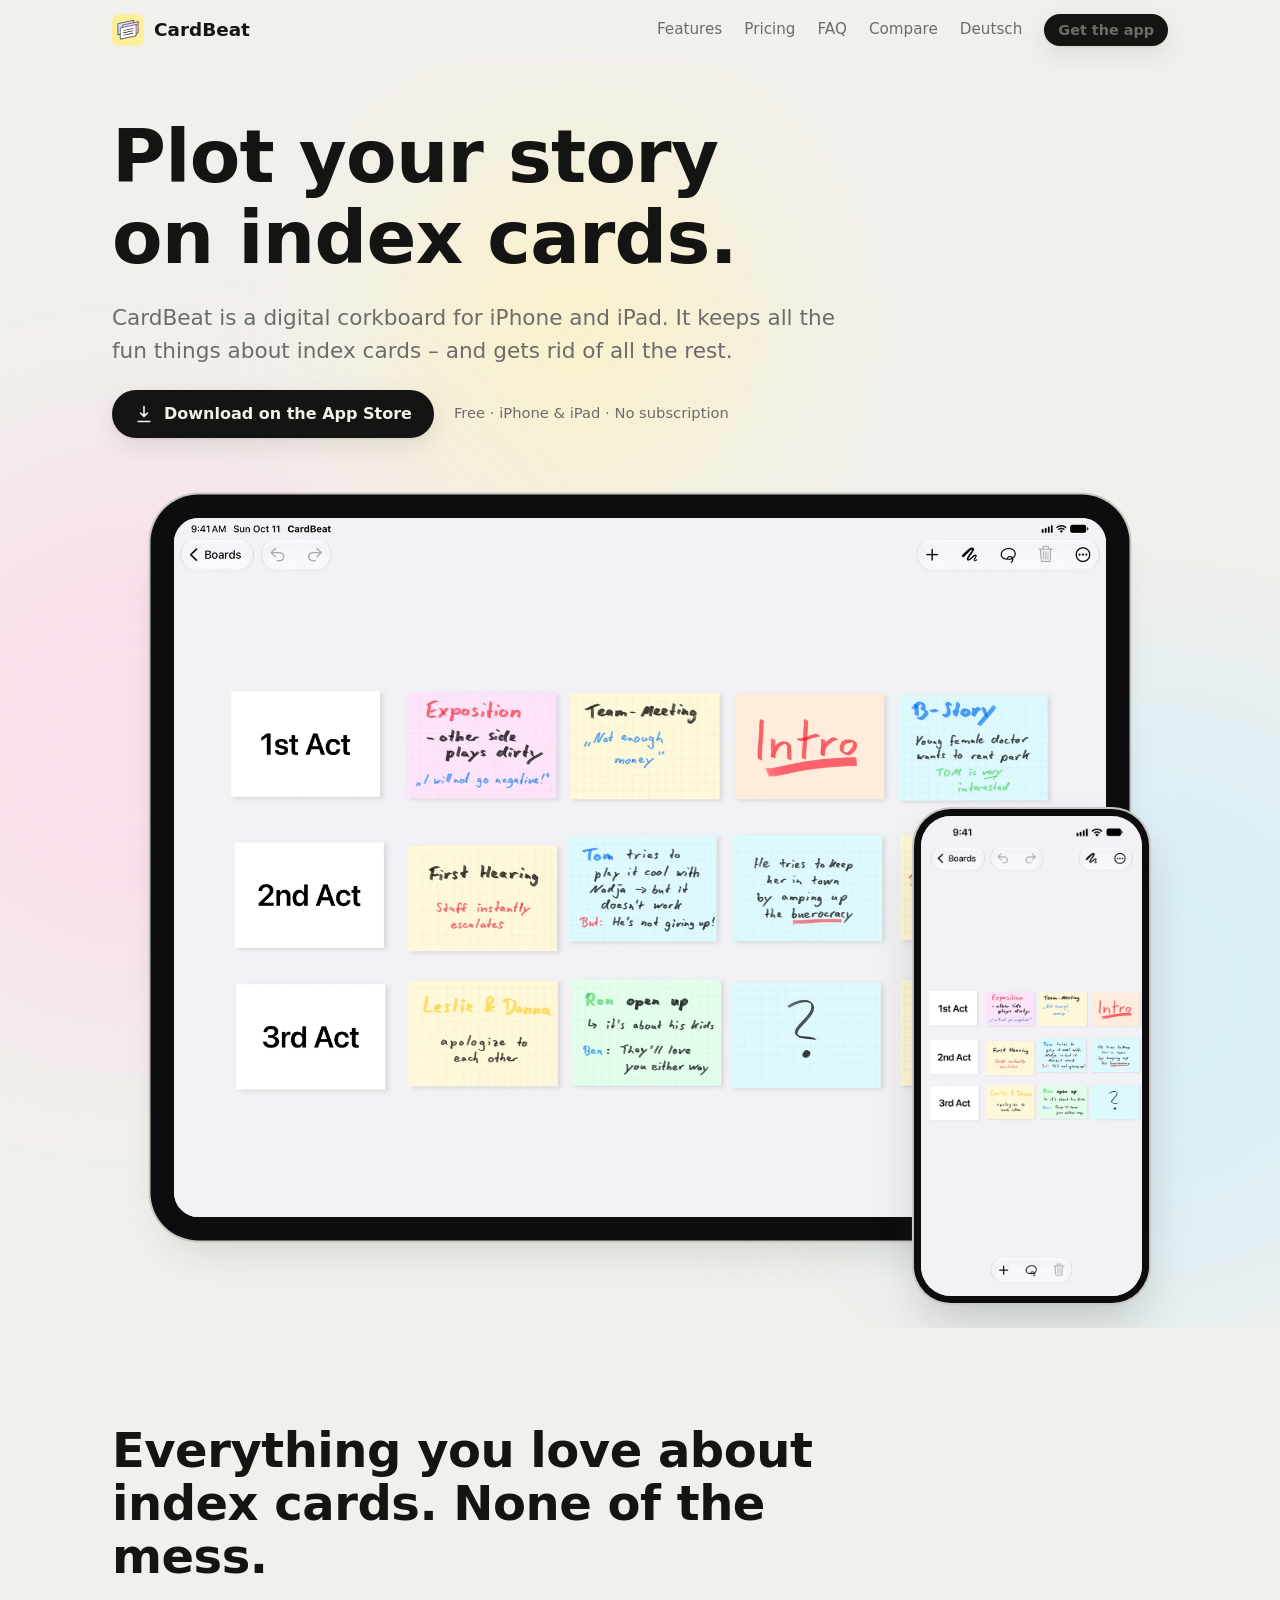
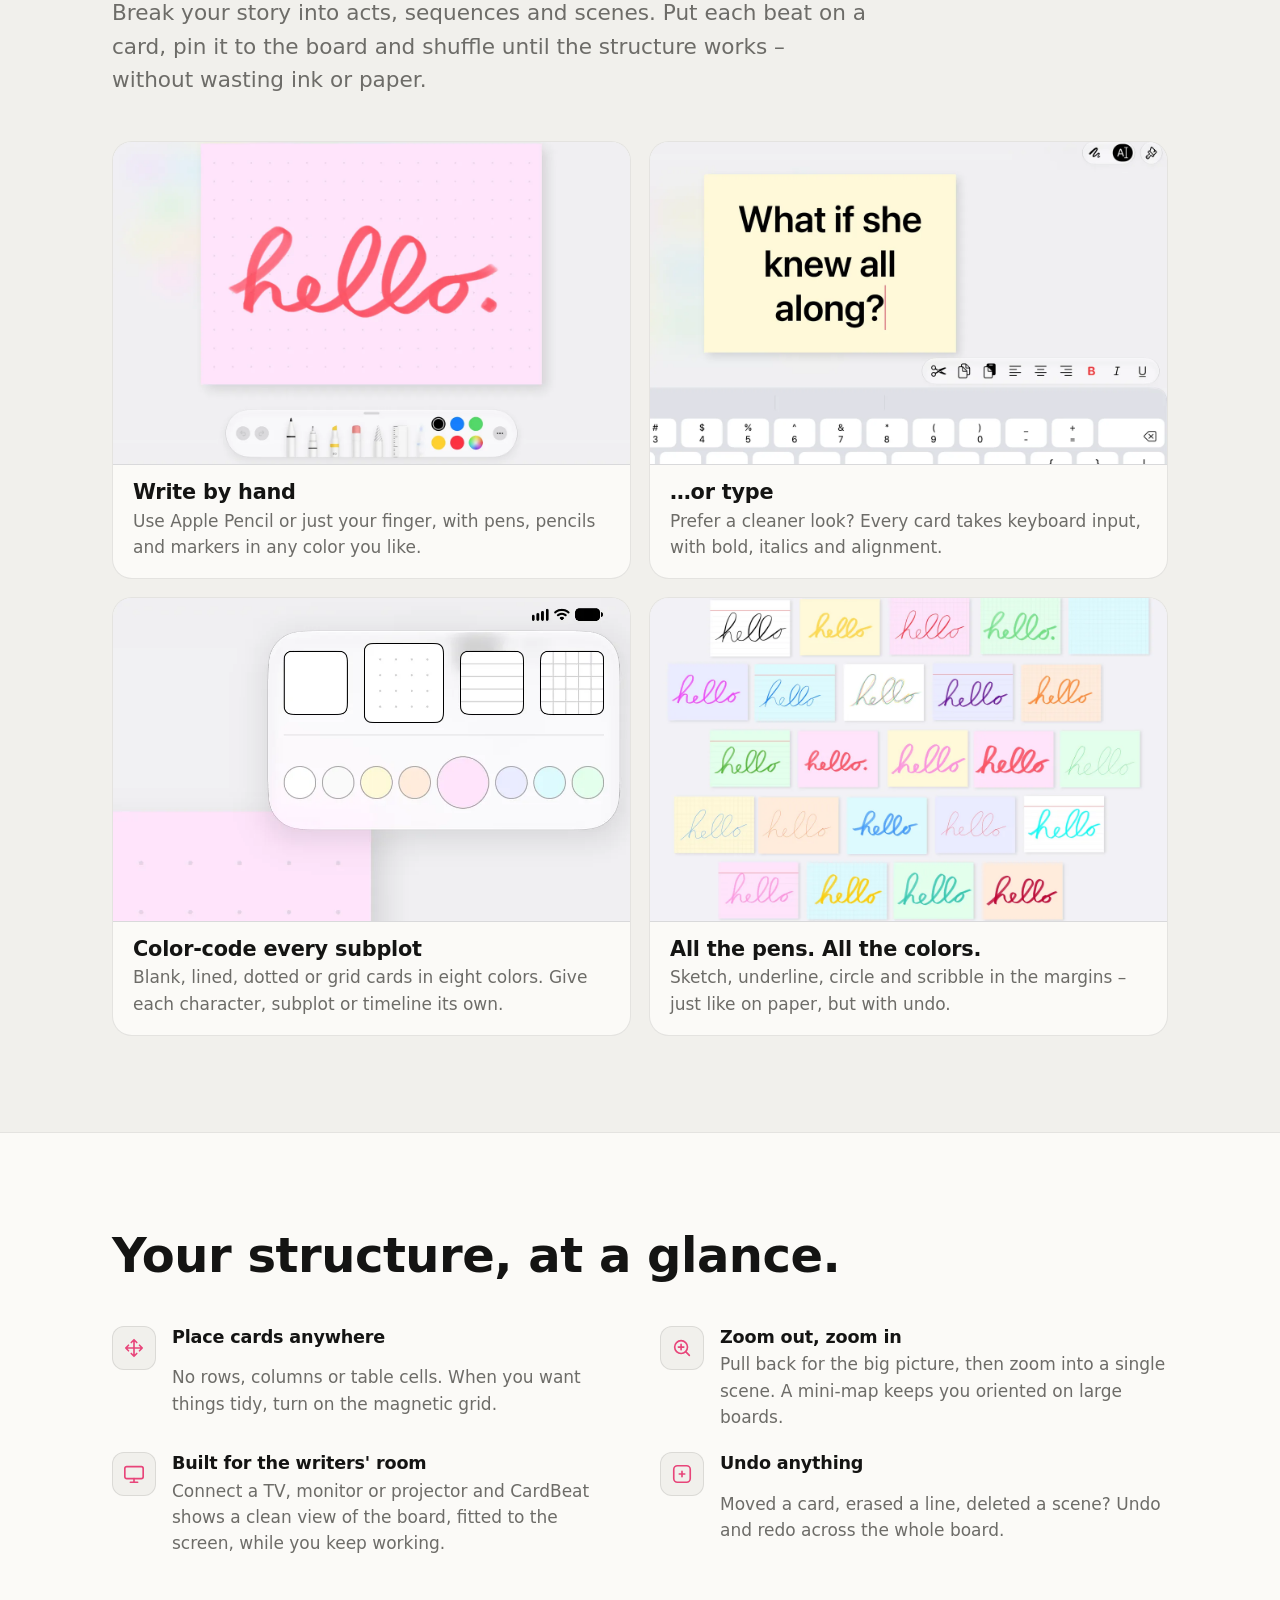
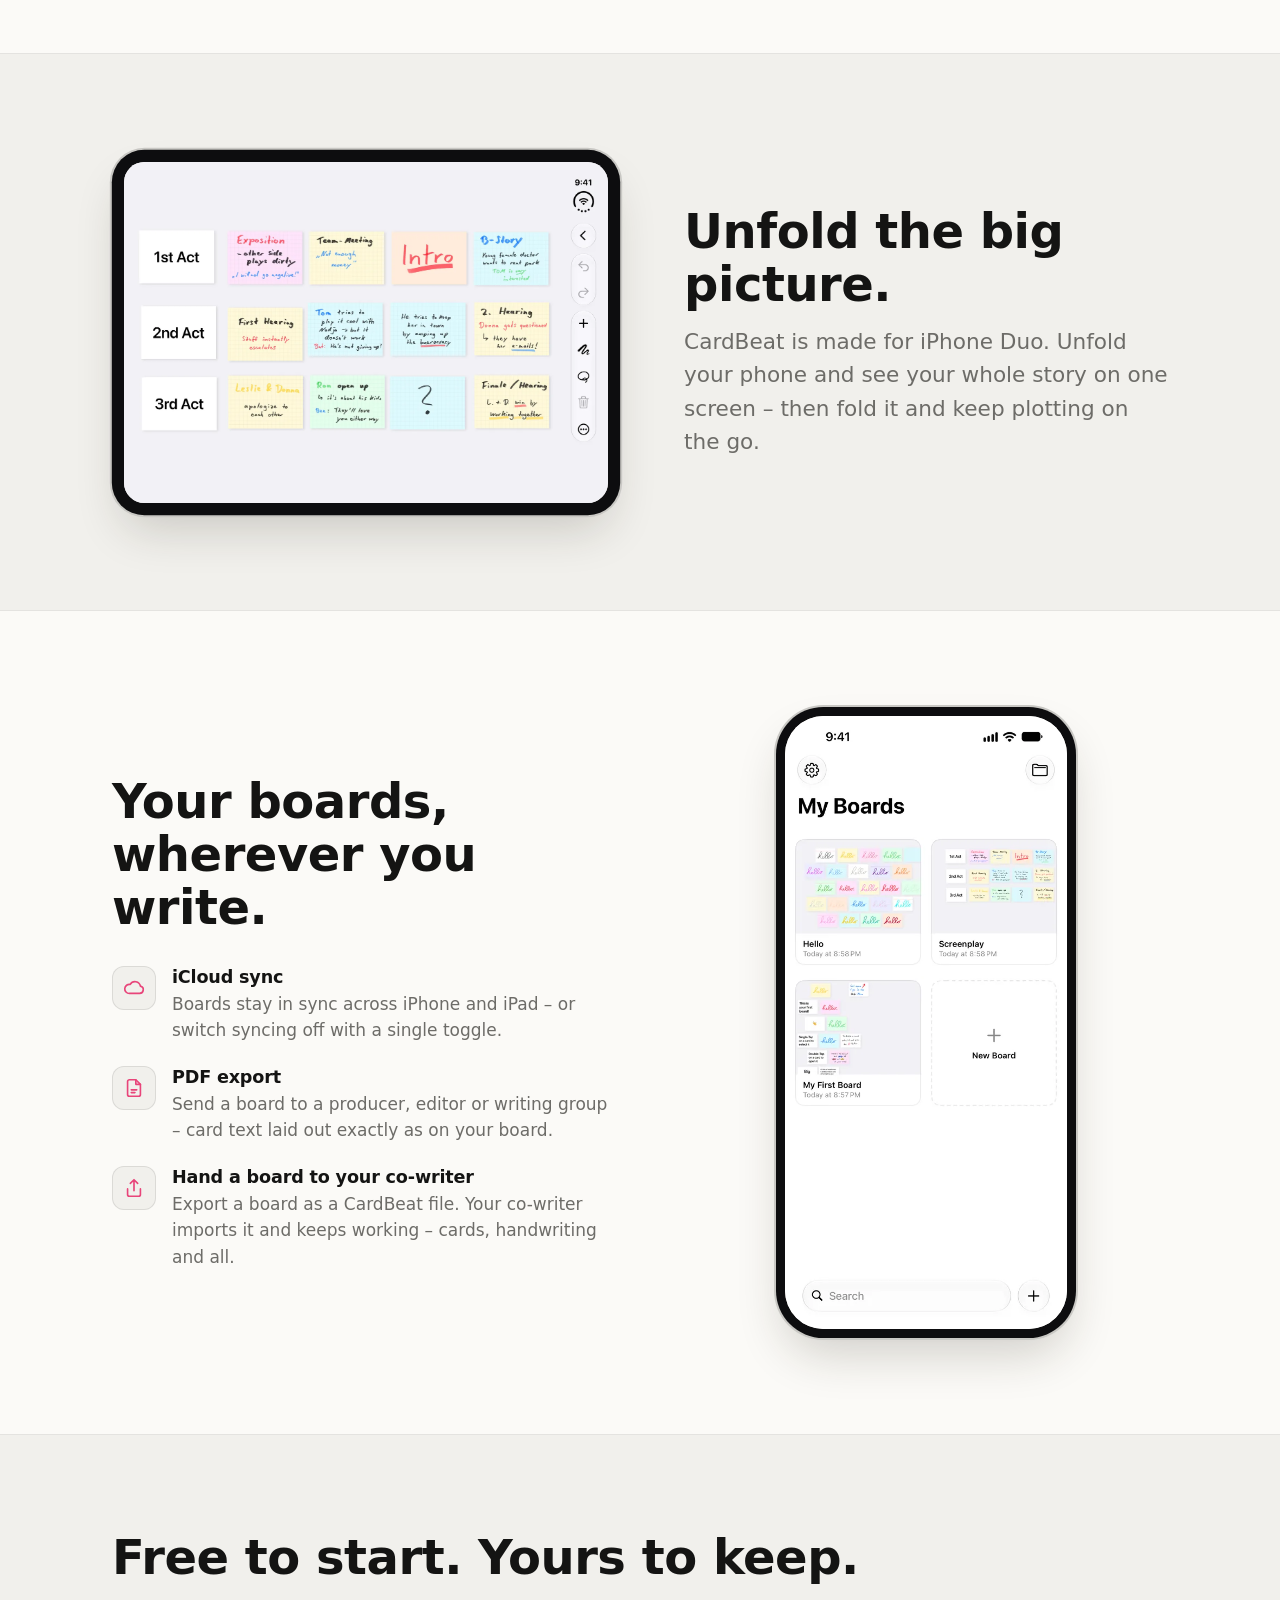
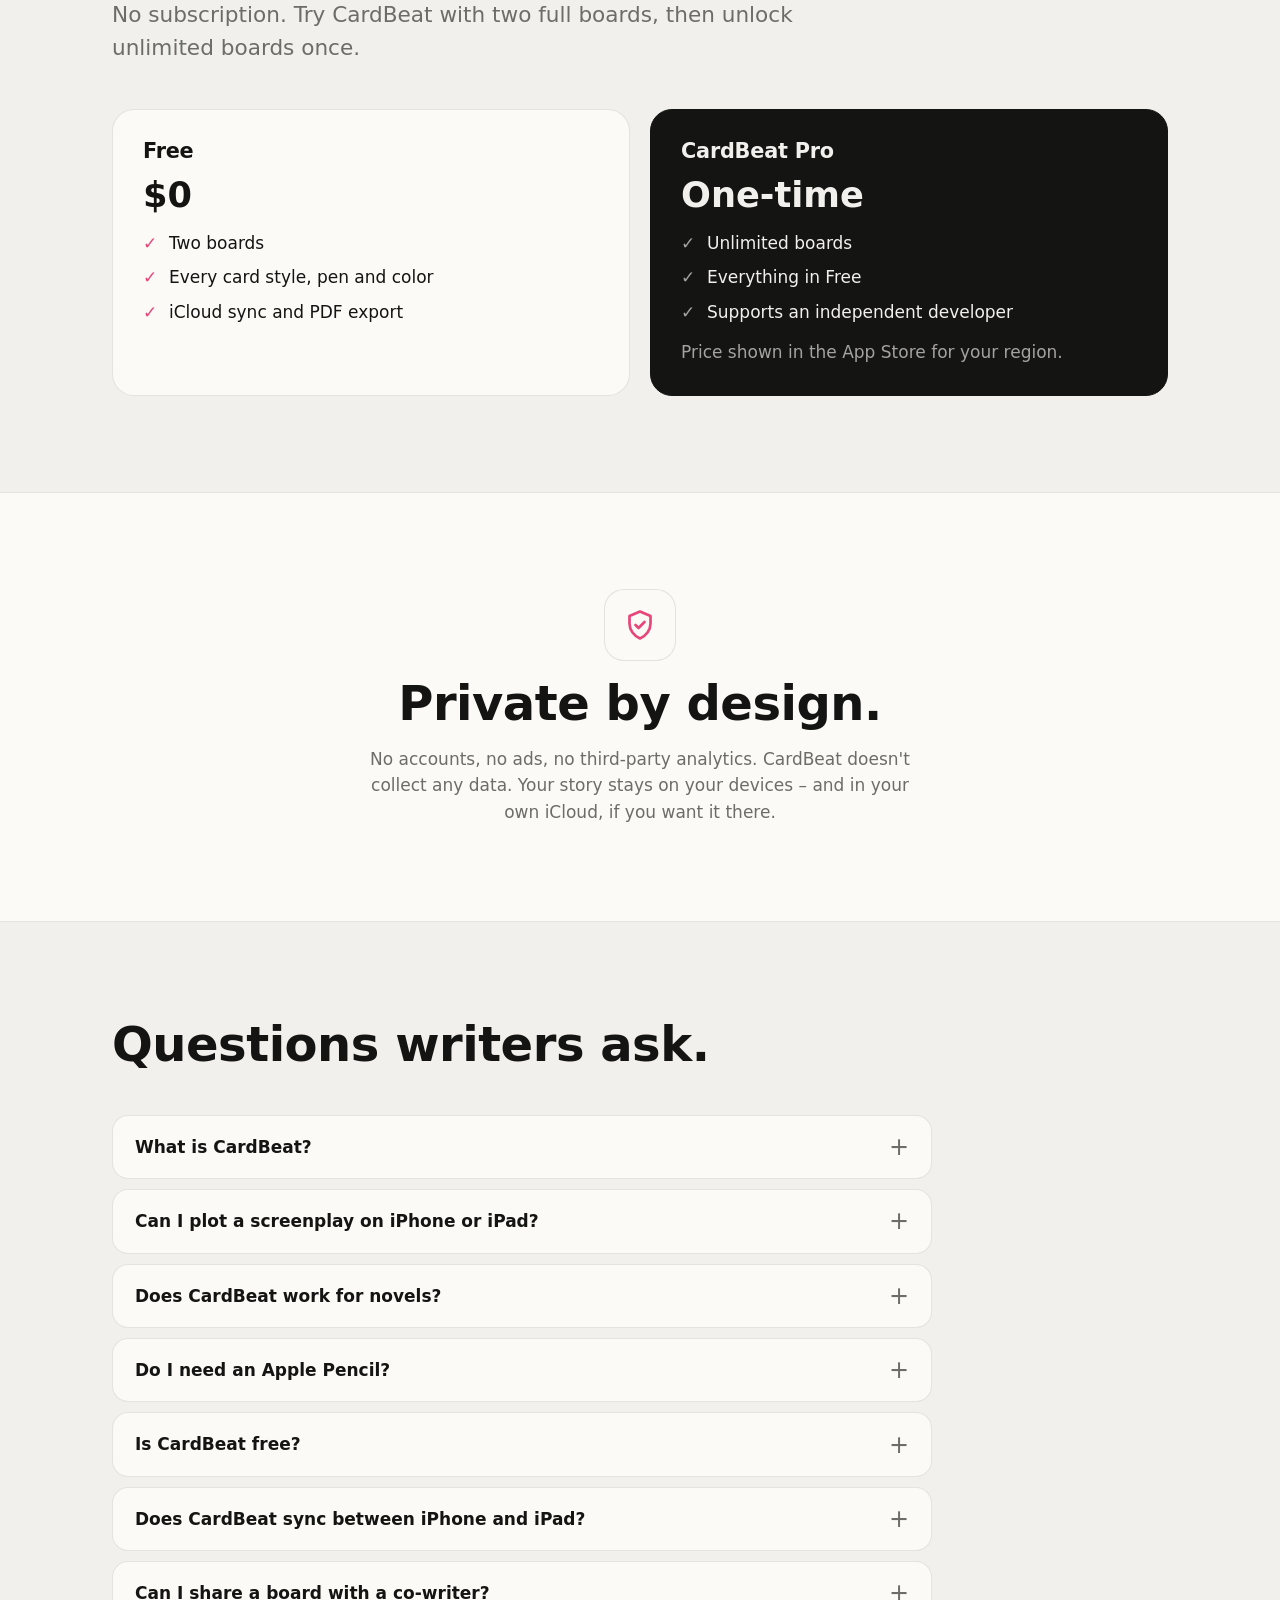
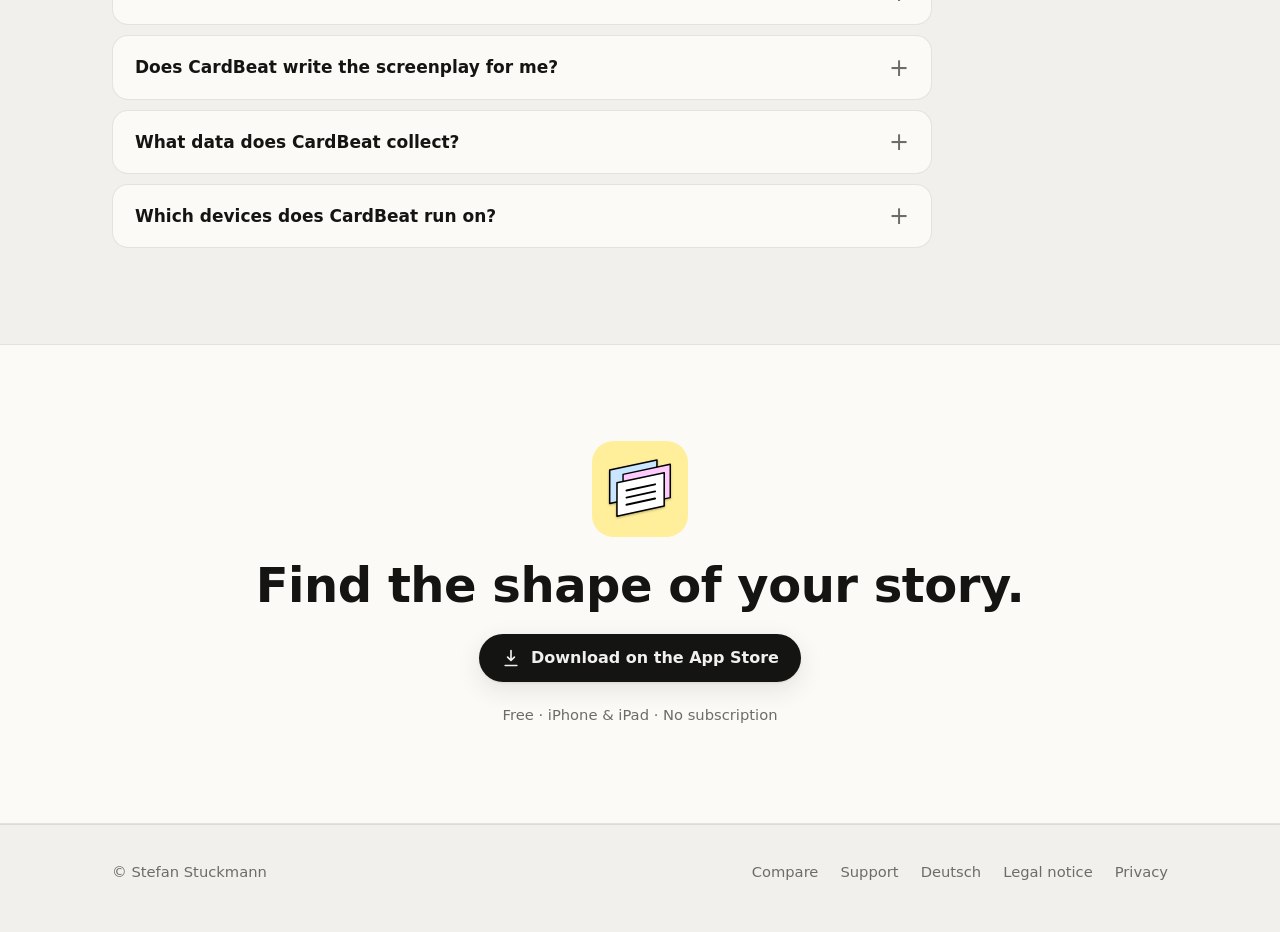
==== index.html @ bf48cf08 "Remove the eyebrow labels Drop the small uppercase labels above the headings on the landing pages an" ====
<!doctype html>
<html lang="en">
<head>
<meta charset="utf-8">
<meta name="viewport" content="width=device-width, initial-scale=1, viewport-fit=cover">
<title>CardBeat – Plot your novel or screenplay on index cards (iPhone &amp; iPad)</title>
<meta name="description" content="CardBeat is a digital corkboard for plotting novels, screenplays and short stories on iPhone and iPad. Handwrite or type on index cards, rearrange acts and scenes, sync with iCloud. Free to start, no subscription.">
<meta name="apple-itunes-app" content="app-id=1488252091">
<meta name="theme-color" content="#f1f0ec" media="(prefers-color-scheme: light)">
<meta name="theme-color" content="#151412" media="(prefers-color-scheme: dark)">
<link rel="icon" href="assets/icon.svg" type="image/svg+xml">
<link rel="apple-touch-icon" href="assets/apple-touch-icon.png">
<link rel="canonical" href="https://cardbeat.app/">
<link rel="alternate" hreflang="en" href="https://cardbeat.app/">
<link rel="alternate" hreflang="de" href="https://cardbeat.app/de/">
<link rel="alternate" hreflang="x-default" href="https://cardbeat.app/">
<meta property="og:type" content="website">
<meta property="og:url" content="https://cardbeat.app/">
<meta property="og:title" content="CardBeat – Plot your story on index cards">
<meta property="og:description" content="A digital corkboard for novels and screenplays on iPhone and iPad. Free to start, no subscription.">
<meta property="og:image" content="https://cardbeat.app/assets/og.jpg">
<meta name="twitter:card" content="summary_large_image">
<link rel="stylesheet" href="assets/site.css">
<script type="application/ld+json">
{
  "@context": "https://schema.org",
  "@type": "SoftwareApplication",
  "name": "CardBeat",
  "url": "https://cardbeat.app/",
  "image": "https://cardbeat.app/assets/icon-512.png",
  "alternateName": "CardBeat – Plot Your Story",
  "description": "A digital corkboard for plotting novels, screenplays and short stories with index cards on iPhone and iPad.",
  "applicationCategory": "ProductivityApplication",
  "operatingSystem": "iOS 26, iPadOS 26",
  "downloadUrl": "https://apps.apple.com/app/id1488252091",
  "author": { "@type": "Person", "name": "Stefan Stuckmann" },
  "offers": { "@type": "Offer", "price": "0", "priceCurrency": "USD", "description": "Free with two boards. A one-time in-app purchase unlocks unlimited boards." },
  "featureList": ["Handwriting with Apple Pencil or finger", "Keyboard input on cards", "Blank, lined, dotted and grid cards in eight colors", "Free card placement with optional snap-to-grid", "Mini-map for large boards", "iCloud sync with an off switch", "PDF export", "Board import and export", "External display and projector view", "iPhone Duo support"]
}
</script>
<script type="application/ld+json">
{
  "@context": "https://schema.org",
  "@type": "FAQPage",
  "mainEntity": [
    { "@type": "Question", "name": "What is CardBeat?", "acceptedAnswer": { "@type": "Answer", "text": "CardBeat is a digital corkboard for iPhone and iPad. You plot a novel, screenplay or short story on index cards: one card per scene or beat, arranged in acts and sequences, and rearranged as often as you like." } },
    { "@type": "Question", "name": "Can I plot a screenplay on iPhone or iPad?", "acceptedAnswer": { "@type": "Answer", "text": "Yes. CardBeat is built for exactly that. Put every scene on a card, line the cards up by act and move them until the structure works. Connect a TV or projector to show the board in a writers' room." } },
    { "@type": "Question", "name": "Does CardBeat work for novels?", "acceptedAnswer": { "@type": "Answer", "text": "Yes. Use cards for chapters, scenes or plot points, and color-code them by point of view, subplot or timeline." } },
    { "@type": "Question", "name": "Do I need an Apple Pencil?", "acceptedAnswer": { "@type": "Answer", "text": "No. You can write on cards with your finger or type with the on-screen or a hardware keyboard. Apple Pencil works too." } },
    { "@type": "Question", "name": "Is CardBeat free?", "acceptedAnswer": { "@type": "Answer", "text": "CardBeat is free with two boards. A one-time in-app purchase unlocks unlimited boards. There is no subscription." } },
    { "@type": "Question", "name": "Does CardBeat sync between iPhone and iPad?", "acceptedAnswer": { "@type": "Answer", "text": "Yes, through your own iCloud account. You can switch syncing off in the app's settings and keep your boards on one device." } },
    { "@type": "Question", "name": "Can I share a board with a co-writer?", "acceptedAnswer": { "@type": "Answer", "text": "Yes. Export a board as a PDF for feedback, or as a CardBeat file that your co-writer can import and keep working on. CardBeat does not offer real-time collaboration on the same board." } },
    { "@type": "Question", "name": "Does CardBeat write the screenplay for me?", "acceptedAnswer": { "@type": "Answer", "text": "No. CardBeat is for structure: finding the shape of your story before and while you write. Write the pages in your screenwriting or writing app of choice, such as Final Draft, Fade In, Highland or Scrivener." } },
    { "@type": "Question", "name": "What data does CardBeat collect?", "acceptedAnswer": { "@type": "Answer", "text": "None. CardBeat has no accounts, no ads and no third-party analytics. Your boards stay on your devices and, if you turn it on, in your own iCloud." } },
    { "@type": "Question", "name": "Which devices does CardBeat run on?", "acceptedAnswer": { "@type": "Answer", "text": "iPhone and iPad with iOS or iPadOS 26 or later, including iPhone Duo." } }
  ]
}
</script>
</head>
<body>

<header class="nav">
  <div class="wrap">
    <a class="brand" href="./"><img src="assets/icon.svg" alt="" width="32" height="32">CardBeat</a>
    <nav class="nav-links" aria-label="Main">
      <a class="hide-sm" href="#features">Features</a>
      <a class="hide-sm" href="#pricing">Pricing</a>
      <a class="hide-sm" href="#faq">FAQ</a>
      <a class="hide-xs" href="compare.html">Compare</a>
      <a href="de/" hreflang="de" lang="de">Deutsch</a>
      <a class="btn btn-sm" href="https://apps.apple.com/app/id1488252091">Get the app</a>
    </nav>
  </div>
</header>

<main>
<section class="hero">
  <div class="glow" style="left:-12%;top:30%;width:46vw;height:46vw;background:var(--glow-a)"></div>
  <div class="glow" style="right:-14%;top:48%;width:50vw;height:50vw;background:var(--glow-b)"></div>
  <div class="glow" style="left:30%;top:6%;width:30vw;height:30vw;background:var(--glow-c)"></div>
  <div class="wrap">
    <div class="hero-copy">
      <h1>Plot your story<br>on index cards.</h1>
      <p class="lede">CardBeat is a digital corkboard for iPhone and iPad. It keeps all the fun things about index cards – and gets rid of all the rest.</p>
      <div class="hero-cta">
        <a class="btn" href="https://apps.apple.com/app/id1488252091">
          <svg viewBox="0 0 24 24" fill="none" stroke="currentColor" stroke-width="2" stroke-linecap="round" stroke-linejoin="round" aria-hidden="true"><path d="M12 3v12m0 0-4-4m4 4 4-4M5 21h14"/></svg>
          Download on the App Store
        </a>
        <span class="meta">Free · iPhone &amp; iPad · No subscription</span>
      </div>
    </div>


    <div class="devices">
      <div class="device ipad"><img src="assets/img/i_story.webp" width="1600" height="1200" alt="A CardBeat board on iPad: three acts laid out in rows of handwritten, color-coded index cards."></div>
      <div class="device iphone"><img src="assets/img/p_story.webp" width="560" height="1217" alt="The same board on iPhone."></div>
    </div>
  </div>
</section>

<section class="section" id="features">
  <div class="wrap">
    <div class="section-head">
      <h2>Everything you love about index cards. None of the mess.</h2>
      <p class="lede">Break your story into acts, sequences and scenes. Put each beat on a card, pin it to the board and shuffle until the structure works – without wasting ink or paper.</p>
    </div>
    <div class="features">
      <article class="feature">
        <div class="feature-media"><img src="assets/img/f_draw.webp" width="1280" height="800" loading="lazy" alt="Handwriting “hello” on a pink dotted card, with the Apple Pencil tool palette below."></div>
        <div class="feature-body"><h3>Write by hand</h3><p>Use Apple Pencil or just your finger, with pens, pencils and markers in any color you like.</p></div>
      </article>
      <article class="feature">
        <div class="feature-media"><img src="assets/img/f_write.webp" width="1280" height="800" loading="lazy" alt="Typing “What if she knew all along?” on a yellow card, with the formatting bar and keyboard."></div>
        <div class="feature-body"><h3>…or type</h3><p>Prefer a cleaner look? Every card takes keyboard input, with bold, italics and alignment.</p></div>
      </article>
      <article class="feature">
        <div class="feature-media"><img src="assets/img/f_style.webp" width="1280" height="800" loading="lazy" alt="The card style picker: blank, dotted, lined and grid cards in eight colors."></div>
        <div class="feature-body"><h3>Color-code every subplot</h3><p>Blank, lined, dotted or grid cards in eight colors. Give each character, subplot or timeline its own.</p></div>
      </article>
      <article class="feature">
        <div class="feature-media"><img src="assets/img/f_hello.webp" width="1280" height="800" loading="lazy" alt="A board of “hello” cards written in many pens, colors and card styles."></div>
        <div class="feature-body"><h3>All the pens. All the colors.</h3><p>Sketch, underline, circle and scribble in the margins – just like on paper, but with undo.</p></div>
      </article>
    </div>
  </div>
</section>

<section class="section alt">
  <div class="wrap">
    <div class="section-head">
      <h2>Your structure, at a glance.</h2>
    </div>
    <div class="list">
      <div class="item">
        <svg viewBox="0 0 24 24" fill="none" stroke="currentColor" stroke-width="1.8" stroke-linecap="round" stroke-linejoin="round" aria-hidden="true"><path d="M12 3v18M3 12h18M12 3l-3 3m3-3 3 3M12 21l-3-3m3 3 3-3M3 12l3-3m-3 3 3 3M21 12l-3-3m3 3-3 3"/></svg>
        <h3>Place cards anywhere</h3><p>No rows, columns or table cells. When you want things tidy, turn on the magnetic grid.</p>
      </div>
      <div class="item">
        <svg viewBox="0 0 24 24" fill="none" stroke="currentColor" stroke-width="1.8" stroke-linecap="round" stroke-linejoin="round" aria-hidden="true"><circle cx="11" cy="11" r="7"/><path d="m20 20-4-4M8 11h6M11 8v6"/></svg>
        <h3>Zoom out, zoom in</h3><p>Pull back for the big picture, then zoom into a single scene. A mini-map keeps you oriented on large boards.</p>
      </div>
      <div class="item">
        <svg viewBox="0 0 24 24" fill="none" stroke="currentColor" stroke-width="1.8" stroke-linecap="round" stroke-linejoin="round" aria-hidden="true"><rect x="2" y="4" width="20" height="13" rx="2"/><path d="M8 21h8M12 17v4"/></svg>
        <h3>Built for the writers' room</h3><p>Connect a TV, monitor or projector and CardBeat shows a clean view of the board, fitted to the screen, while you keep working.</p>
      </div>
      <div class="item">
        <svg viewBox="0 0 24 24" fill="none" stroke="currentColor" stroke-width="1.8" stroke-linecap="round" stroke-linejoin="round" aria-hidden="true"><path d="M9 12h6M12 9v6"/><rect x="3" y="3" width="18" height="18" rx="4"/></svg>
        <h3>Undo anything</h3><p>Moved a card, erased a line, deleted a scene? Undo and redo across the whole board.</p>
      </div>
    </div>
  </div>
</section>

<section class="section">
  <div class="wrap split">
    <div class="device duo-shot"><img src="assets/img/d_story.webp" width="1400" height="985" loading="lazy" alt="A full CardBeat board on the unfolded iPhone Duo."></div>
    <div class="section-head" style="margin:0">
      <h2>Unfold the big picture.</h2>
      <p class="lede">CardBeat is made for iPhone Duo. Unfold your phone and see your whole story on one screen – then fold it and keep plotting on the go.</p>
    </div>
  </div>
</section>

<section class="section alt">
  <div class="wrap split">
    <div class="section-head" style="margin:0">
      <h2>Your boards, wherever you write.</h2>
      <div class="list" style="grid-template-columns:1fr;margin-top:18px">
        <div class="item">
          <svg viewBox="0 0 24 24" fill="none" stroke="currentColor" stroke-width="1.8" stroke-linecap="round" stroke-linejoin="round" aria-hidden="true"><path d="M7 18a5 5 0 1 1 .9-9.9A6 6 0 0 1 19 10a4 4 0 0 1-1 7.9H7Z"/></svg>
          <h3>iCloud sync</h3><p>Boards stay in sync across iPhone and iPad – or switch syncing off with a single toggle.</p>
        </div>
        <div class="item">
          <svg viewBox="0 0 24 24" fill="none" stroke="currentColor" stroke-width="1.8" stroke-linecap="round" stroke-linejoin="round" aria-hidden="true"><path d="M14 3H7a2 2 0 0 0-2 2v14a2 2 0 0 0 2 2h10a2 2 0 0 0 2-2V8l-5-5Z"/><path d="M14 3v5h5M9 14h6M9 17h4"/></svg>
          <h3>PDF export</h3><p>Send a board to a producer, editor or writing group – card text laid out exactly as on your board.</p>
        </div>
        <div class="item">
          <svg viewBox="0 0 24 24" fill="none" stroke="currentColor" stroke-width="1.8" stroke-linecap="round" stroke-linejoin="round" aria-hidden="true"><path d="M12 15V3m0 0-4 4m4-4 4 4M5 13v6a2 2 0 0 0 2 2h10a2 2 0 0 0 2-2v-6"/></svg>
          <h3>Hand a board to your co-writer</h3><p>Export a board as a CardBeat file. Your co-writer imports it and keeps working – cards, handwriting and all.</p>
        </div>
      </div>
    </div>
    <div style="display:flex;justify-content:center"><div class="device iphone" style="width:min(62%,300px)"><img src="assets/img/p_overview1.webp" width="520" height="1130" loading="lazy" alt="The My Boards overview on iPhone with three boards."></div></div>
  </div>
</section>

<section class="section" id="pricing">
  <div class="wrap">
    <div class="section-head">
      <h2>Free to start. Yours to keep.</h2>
      <p class="lede">No subscription. Try CardBeat with two full boards, then unlock unlimited boards once.</p>
    </div>
    <div class="plans">
      <div class="plan">
        <h3>Free</h3>
        <div class="price">$0</div>
        <ul><li>Two boards</li><li>Every card style, pen and color</li><li>iCloud sync and PDF export</li></ul>
      </div>
      <div class="plan pro">
        <h3>CardBeat Pro</h3>
        <div class="price">One-time</div>
        <ul><li>Unlimited boards</li><li>Everything in Free</li><li>Supports an independent developer</li></ul>
        <p class="muted">Price shown in the App Store for your region.</p>
      </div>
    </div>
  </div>
</section>

<section class="section alt">
  <div class="wrap privacy">
    <div class="badge"><svg viewBox="0 0 24 24" fill="none" stroke="currentColor" stroke-width="1.8" stroke-linecap="round" stroke-linejoin="round" aria-hidden="true"><path d="M12 3 5 6v5c0 4.4 3 8.4 7 10 4-1.6 7-5.6 7-10V6l-7-3Z"/><path d="m9 12 2 2 4-4"/></svg></div>
    <h2>Private by design.</h2>
    <p>No accounts, no ads, no third-party analytics. CardBeat doesn't collect any data. Your story stays on your devices – and in your own iCloud, if you want it there.</p>
  </div>
</section>

<section class="section" id="faq">
  <div class="wrap">
    <div class="section-head"><h2>Questions writers ask.</h2></div>
    <div class="faq">
      <details><summary>What is CardBeat?</summary><div><p>CardBeat is a digital corkboard for iPhone and iPad. You plot a novel, screenplay or short story on index cards: one card per scene or beat, arranged in acts and sequences, and rearranged as often as you like.</p></div></details>
      <details><summary>Can I plot a screenplay on iPhone or iPad?</summary><div><p>Yes. CardBeat is built for exactly that. Put every scene on a card, line the cards up by act and move them until the structure works. Connect a TV or projector to show the board in a writers' room.</p></div></details>
      <details><summary>Does CardBeat work for novels?</summary><div><p>Yes. Use cards for chapters, scenes or plot points, and color-code them by point of view, subplot or timeline.</p></div></details>
      <details><summary>Do I need an Apple Pencil?</summary><div><p>No. You can write on cards with your finger or type with the on-screen or a hardware keyboard. Apple Pencil works too.</p></div></details>
      <details><summary>Is CardBeat free?</summary><div><p>CardBeat is free with two boards. A one-time in-app purchase unlocks unlimited boards. There is no subscription.</p></div></details>
      <details><summary>Does CardBeat sync between iPhone and iPad?</summary><div><p>Yes, through your own iCloud account. You can switch syncing off in the app's settings and keep your boards on one device.</p></div></details>
      <details><summary>Can I share a board with a co-writer?</summary><div><p>Yes. Export a board as a PDF for feedback, or as a CardBeat file that your co-writer can import and keep working on. CardBeat does not offer real-time collaboration on the same board.</p></div></details>
      <details><summary>Does CardBeat write the screenplay for me?</summary><div><p>No. CardBeat is for structure: finding the shape of your story before and while you write. Write the pages in your screenwriting or writing app of choice, such as Final Draft, Fade In, Highland or Scrivener.</p><p>Wondering how CardBeat compares? <a href="compare.html">See CardBeat next to Scrivener, Freeform and paper index cards.</a></p></div></details>
      <details><summary>What data does CardBeat collect?</summary><div><p>None. CardBeat has no accounts, no ads and no third-party analytics. Your boards stay on your devices and, if you turn it on, in your own iCloud.</p></div></details>
      <details><summary>Which devices does CardBeat run on?</summary><div><p>iPhone and iPad with iOS or iPadOS 26 or later, including iPhone Duo.</p></div></details>
    </div>
  </div>
</section>

<section class="section alt">
  <div class="wrap final">
    <img src="assets/icon.svg" alt="" width="96" height="96">
    <h2>Find the shape of your story.</h2>
    <a class="btn" href="https://apps.apple.com/app/id1488252091">
      <svg viewBox="0 0 24 24" fill="none" stroke="currentColor" stroke-width="2" stroke-linecap="round" stroke-linejoin="round" aria-hidden="true"><path d="M12 3v12m0 0-4-4m4 4 4-4M5 21h14"/></svg>
      Download on the App Store
    </a>
    <span class="meta">Free · iPhone &amp; iPad · No subscription</span>
  </div>
</section>
</main>

<footer>
  <div class="wrap">
    <span>© Stefan Stuckmann</span>
    <nav aria-label="Footer">
      <a href="compare.html">Compare</a>
      <a href="mailto:cardBeat@stuckmann.com">Support</a>
      <a href="de/" hreflang="de" lang="de">Deutsch</a>
      <a href="impressum.html">Legal notice</a>
      <a href="privacy.html">Privacy</a>
    </nav>
  </div>
</footer>

<script src="assets/site.js" defer></script>
</body>
</html>
---- assets/site.css ----
/* CardBeat website. No external requests: system fonts, inline SVG, local images. */

:root {
  --bg: #f1f0ec;
  --surface: #fbfaf7;
  --ink: #141413;
  --muted: #6d6c68;
  --line: rgba(20, 20, 19, 0.1);
  --accent: #e8457a;
  --accent-ink: #fff;
  --glow-a: #ffd6ec;
  --glow-b: #cdeefe;
  --glow-c: #fff1b8;
  --paper-ink: #1d1c1a;
  --shadow: 0 1px 2px rgba(40, 35, 20, 0.08), 0 8px 24px rgba(40, 35, 20, 0.1);
  --shadow-lift: 0 4px 10px rgba(40, 35, 20, 0.14), 0 24px 48px rgba(40, 35, 20, 0.2);

  --display: Futura, "Futura PT", "Avenir Next", "Century Gothic", system-ui, sans-serif;
  --text: -apple-system, BlinkMacSystemFont, system-ui, "Segoe UI", Roboto, sans-serif;

  --max: 1120px;
  --gutter: 16px;
  color-scheme: light;
}

@media (prefers-color-scheme: dark) {
  :root:not([data-theme="light"]) {
    --bg: #151412;
    --surface: #1e1d1a;
    --ink: #f3f1ec;
    --muted: #a6a39b;
    --line: rgba(243, 241, 236, 0.12);
    --accent: #ff6b98;
    --glow-a: #4a2238;
    --glow-b: #173a4a;
    --glow-c: #3d3418;
    --shadow: 0 1px 2px rgba(0, 0, 0, 0.4), 0 8px 24px rgba(0, 0, 0, 0.35);
    --shadow-lift: 0 4px 10px rgba(0, 0, 0, 0.45), 0 24px 48px rgba(0, 0, 0, 0.5);
    color-scheme: dark;
  }
}
:root[data-theme="dark"] {
  --bg: #151412;
  --surface: #1e1d1a;
  --ink: #f3f1ec;
  --muted: #a6a39b;
  --line: rgba(243, 241, 236, 0.12);
  --accent: #ff6b98;
  --glow-a: #4a2238;
  --glow-b: #173a4a;
  --glow-c: #3d3418;
  --shadow: 0 1px 2px rgba(0, 0, 0, 0.4), 0 8px 24px rgba(0, 0, 0, 0.35);
  --shadow-lift: 0 4px 10px rgba(0, 0, 0, 0.45), 0 24px 48px rgba(0, 0, 0, 0.5);
  color-scheme: dark;
}

@media (min-width: 720px) {
  :root { --gutter: 32px; }
}

*, *::before, *::after { box-sizing: border-box; }
html { -webkit-text-size-adjust: 100%; scroll-behavior: smooth; }
@media (prefers-reduced-motion: reduce) { html { scroll-behavior: auto; } }

body {
  margin: 0;
  background: var(--bg);
  color: var(--ink);
  font: 17px/1.55 var(--text);
  -webkit-font-smoothing: antialiased;
  overflow-x: hidden;
}

img { max-width: 100%; height: auto; display: block; }
a { color: inherit; }
:focus-visible { outline: 3px solid var(--accent); outline-offset: 3px; border-radius: 6px; }

.wrap { max-width: var(--max); margin: 0 auto; padding: 0 var(--gutter); }

h1, h2, h3 { font-family: var(--display); font-weight: 700; line-height: 1.1; letter-spacing: -0.01em; margin: 0; }
h1 { font-size: clamp(2.5rem, 7vw, 4.6rem); }
h2 { font-size: clamp(1.9rem, 4.6vw, 3rem); }
h3 { font-size: 1.3rem; }
p { margin: 0; }
.lede { font-size: clamp(1.1rem, 2.2vw, 1.35rem); color: var(--muted); max-width: 36em; }

/* Soft colour glows, as on the App Store screenshots. */
.glow { position: absolute; border-radius: 50%; filter: blur(90px); opacity: 0.6; pointer-events: none; z-index: 0; }

/* ---------- Nav ---------- */
.nav { position: sticky; top: 0; z-index: 50; backdrop-filter: saturate(1.4) blur(14px); -webkit-backdrop-filter: saturate(1.4) blur(14px); background: color-mix(in srgb, var(--bg) 78%, transparent); border-bottom: 1px solid transparent; transition: border-color .2s; }
.nav.scrolled { border-bottom-color: var(--line); }
.nav .wrap { display: flex; align-items: center; gap: 20px; height: 60px; }
.brand { display: flex; align-items: center; gap: 10px; font: 700 1.15rem/1 var(--display); text-decoration: none; }
.brand img { width: 32px; height: 32px; }
.nav-links { display: flex; gap: 22px; margin-left: auto; align-items: center; font-size: 0.95rem; }
.nav-links a { text-decoration: none; color: var(--muted); }
.nav-links a:hover { color: var(--ink); }
.nav-links .hide-sm { display: none; }
@media (max-width: 479px) { .nav-links { gap: 14px; } .nav-links .hide-xs { display: none; } }
@media (min-width: 760px) { .nav-links .hide-sm { display: inline; } }

/* ---------- Buttons ---------- */
.btn { white-space: nowrap; display: inline-flex; align-items: center; gap: 10px; padding: 14px 22px; border-radius: 999px; background: var(--ink); color: var(--bg); font: 600 1rem/1 var(--text); text-decoration: none; box-shadow: var(--shadow); transition: transform .15s, box-shadow .15s; }
.btn:hover { transform: translateY(-1px); box-shadow: var(--shadow-lift); }
.btn svg { width: 20px; height: 20px; }
.btn-sm { padding: 9px 14px; font-size: 0.9rem; }
.meta { color: var(--muted); font-size: 0.92rem; }

/* ---------- Hero ---------- */
.hero { position: relative; padding: 56px 0 24px; overflow: hidden; }
.hero .wrap { position: relative; z-index: 1; }
.hero-copy { display: grid; gap: 22px; justify-items: start; max-width: 760px; }
.hero-cta { display: flex; flex-wrap: wrap; align-items: center; gap: 14px 20px; }

/* ---------- Devices ---------- */
.devices { position: relative; margin: 56px auto 0; max-width: 980px; padding-bottom: 6%; }
/* Each device sizes its bezel and corners from its own width (cqw), so the frame
   always matches the screen. The bezel is a box-shadow spread around the
   screenshot, which keeps it concentric with the screen's rounded corners.
   Corner ratios match AppStoreScreenshots/tools/compose.mjs in the app repo. */
.device { container-type: inline-size; }
.device img {
  width: calc(100% - 2 * var(--b));
  margin: var(--b);
  border-radius: var(--r);
  box-shadow: 0 0 0 var(--b) #0d0d0f, 0 0 0 calc(var(--b) + 2px) #c9c8c4, var(--shadow-lift);
}
.iphone   { --b: 3cqw;   --r: 12.8cqw; } /* 180px radius on a 1320px-wide screen */
.ipad     { --b: 2.4cqw; --r: 2.5cqw; }  /* 72px on 2752px, landscape */
.duo-shot { --b: 2.4cqw; --r: 4cqw; }    /* 120px on 2853px, landscape */
.devices .iphone { position: absolute; width: 24%; right: -2%; bottom: 0; }
@media (max-width: 719px) { .devices .iphone { right: 0; width: 28%; } }

/* ---------- Sections ---------- */
section { position: relative; }
.section { padding: 96px 0; }
.section-head { display: grid; gap: 14px; margin-bottom: 44px; max-width: 760px; }
.alt { background: var(--surface); border-block: 1px solid var(--line); }

.features { display: grid; gap: 18px; }
@media (min-width: 760px) { .features { grid-template-columns: 1fr 1fr; } }
.feature { background: var(--surface); border: 1px solid var(--line); border-radius: 20px; overflow: hidden; }
.alt .feature { background: var(--bg); }
/* A tight 16:10 crop of the real UI: every tile is the same height, no filler. */
.feature-media { aspect-ratio: 16 / 10; border-bottom: 1px solid var(--line); background: #efeff1; }
.feature-media img { width: 100%; height: 100%; object-fit: cover; }
.feature-body { padding: 16px 20px 18px; display: grid; gap: 4px; }
.feature-body p { color: var(--muted); }

.list { display: grid; gap: 18px; }
@media (min-width: 720px) { .list { grid-template-columns: repeat(2, 1fr); gap: 22px 40px; } }
.item { display: grid; grid-template-columns: 44px 1fr; gap: 4px 16px; align-items: start; }
.item svg { width: 44px; height: 44px; grid-row: span 2; padding: 10px; border-radius: 12px; background: var(--surface); border: 1px solid var(--line); color: var(--accent); }
.alt .item svg { background: var(--bg); }
.item h3 { font-size: 1.1rem; padding-top: 2px; }
.item p { color: var(--muted); }

.split { display: grid; gap: 40px; align-items: center; }
@media (min-width: 860px) { .split { grid-template-columns: 1.05fr 1fr; gap: 64px; } }

/* ---------- Pricing ---------- */
.plans { display: grid; gap: 20px; }
@media (min-width: 720px) { .plans { grid-template-columns: 1fr 1fr; } }
.plan { background: var(--surface); border: 1px solid var(--line); border-radius: 22px; padding: 30px; display: grid; gap: 14px; align-content: start; }
.plan.pro { background: var(--ink); color: var(--bg); border-color: var(--ink); }
.plan.pro .muted, .plan.pro li::before { color: color-mix(in srgb, var(--bg) 65%, transparent); }
.plan .price { font: 700 2.2rem/1 var(--display); }
.plan ul { list-style: none; margin: 4px 0 0; padding: 0; display: grid; gap: 8px; }
.plan li { padding-left: 26px; position: relative; }
.plan li::before { content: "✓"; position: absolute; left: 0; color: var(--accent); font-weight: 700; }
.muted { color: var(--muted); }

/* ---------- Privacy ---------- */
.privacy { display: grid; gap: 16px; justify-items: center; text-align: center; }
.privacy .badge { width: 72px; height: 72px; border-radius: 20px; display: grid; place-items: center; background: var(--surface); border: 1px solid var(--line); color: var(--accent); }
.privacy .badge svg { width: 36px; height: 36px; }
.privacy p { max-width: 34em; color: var(--muted); }

/* ---------- FAQ ---------- */
.faq { display: grid; gap: 10px; max-width: 820px; }
.faq details { background: var(--surface); border: 1px solid var(--line); border-radius: 16px; padding: 0 22px; }
.alt .faq details { background: var(--bg); }
.faq summary { cursor: pointer; list-style: none; padding: 18px 32px 18px 0; font-weight: 600; position: relative; }
.faq summary::-webkit-details-marker { display: none; }
.faq summary::after { content: "+"; position: absolute; right: 0; top: 50%; translate: 0 -50%; font: 400 1.5rem/1 var(--text); color: var(--muted); transition: rotate .2s; }
.faq details[open] summary::after { rotate: 45deg; }
.faq details > div { padding: 0 0 20px; color: var(--muted); display: grid; gap: 10px; }

/* ---------- Final CTA ---------- */
.final { text-align: center; display: grid; gap: 22px; justify-items: center; }
.final img { width: 96px; height: 96px; }

/* ---------- Footer ---------- */
footer { border-top: 1px solid var(--line); padding: 36px 0 48px; font-size: 0.92rem; color: var(--muted); }
footer .wrap { display: flex; flex-wrap: wrap; gap: 14px 28px; align-items: center; }
footer nav { display: flex; flex-wrap: wrap; gap: 10px 22px; margin-left: auto; }
footer a { text-decoration: none; }
footer a:hover { color: var(--ink); }

/* ---------- Prose pages (compare, legal) ---------- */
.prose { max-width: 760px; padding-top: 56px; padding-bottom: 96px; }
.prose h1 { font-size: clamp(2.2rem, 6vw, 3.6rem); margin-bottom: 18px; }
.prose h2 { font-size: clamp(1.5rem, 3.4vw, 2rem); margin: 52px 0 14px; }
.prose h3 { margin: 28px 0 8px; }
.prose p, .prose ul { margin: 0 0 14px; }
.prose ul { padding-left: 1.2em; }
.prose li { margin-bottom: 6px; }
.prose .lede { margin-bottom: 8px; }
.note { background: var(--surface); border: 1px solid var(--line); border-left: 4px solid var(--accent); border-radius: 12px; padding: 16px 20px; margin: 24px 0; }
.table-wrap { overflow-x: auto; margin: 22px 0; border: 1px solid var(--line); border-radius: 16px; background: var(--surface); }
table { border-collapse: separate; border-spacing: 0; width: 100%; min-width: 860px; font-size: 0.95rem; }
th, td { text-align: left; padding: 12px 16px; border-bottom: 1px solid var(--line); vertical-align: top; background: var(--surface); }
th { font-weight: 600; background: color-mix(in srgb, var(--surface) 70%, var(--bg)); }
tr:last-child td { border-bottom: 0; }
/* Row labels stay visible while the table scrolls sideways on phones. */
th:first-child, td:first-child { position: sticky; left: 0; z-index: 1; font-weight: 600; width: 128px; box-shadow: 1px 0 0 var(--line); }
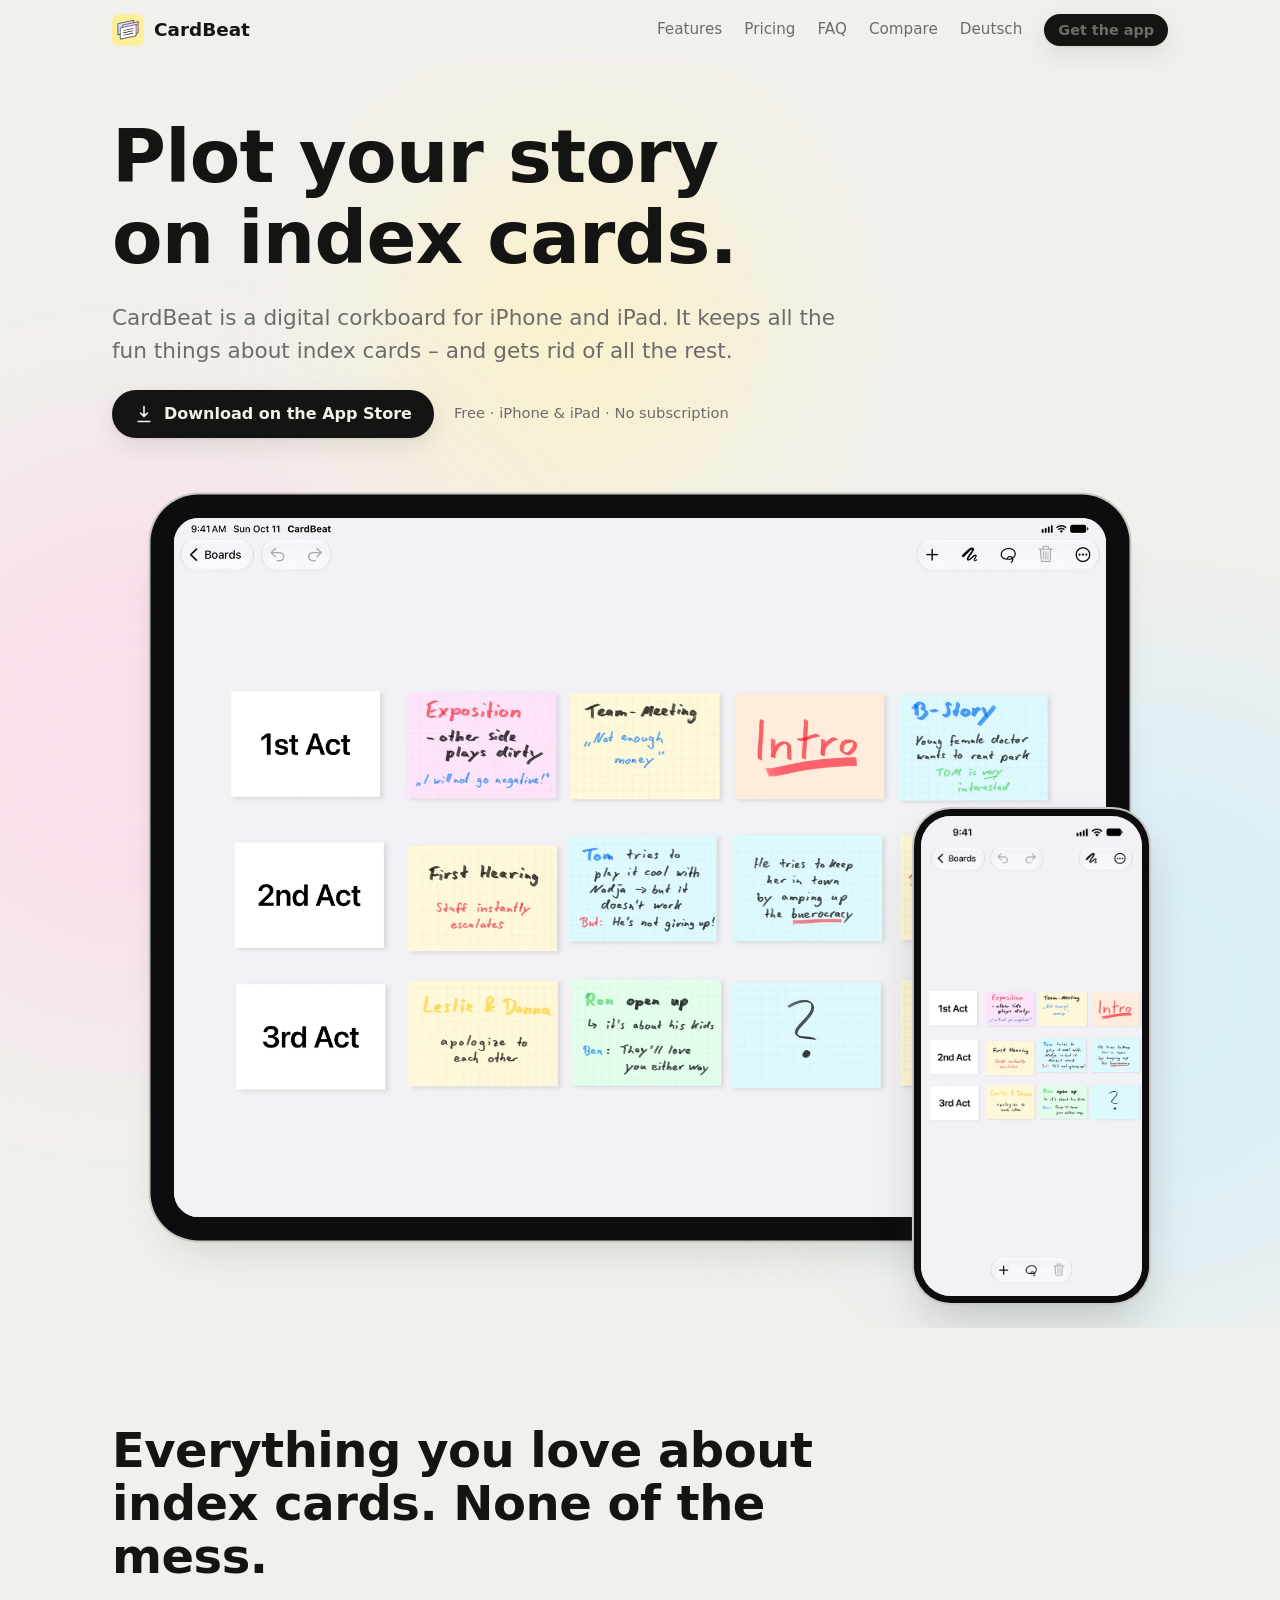
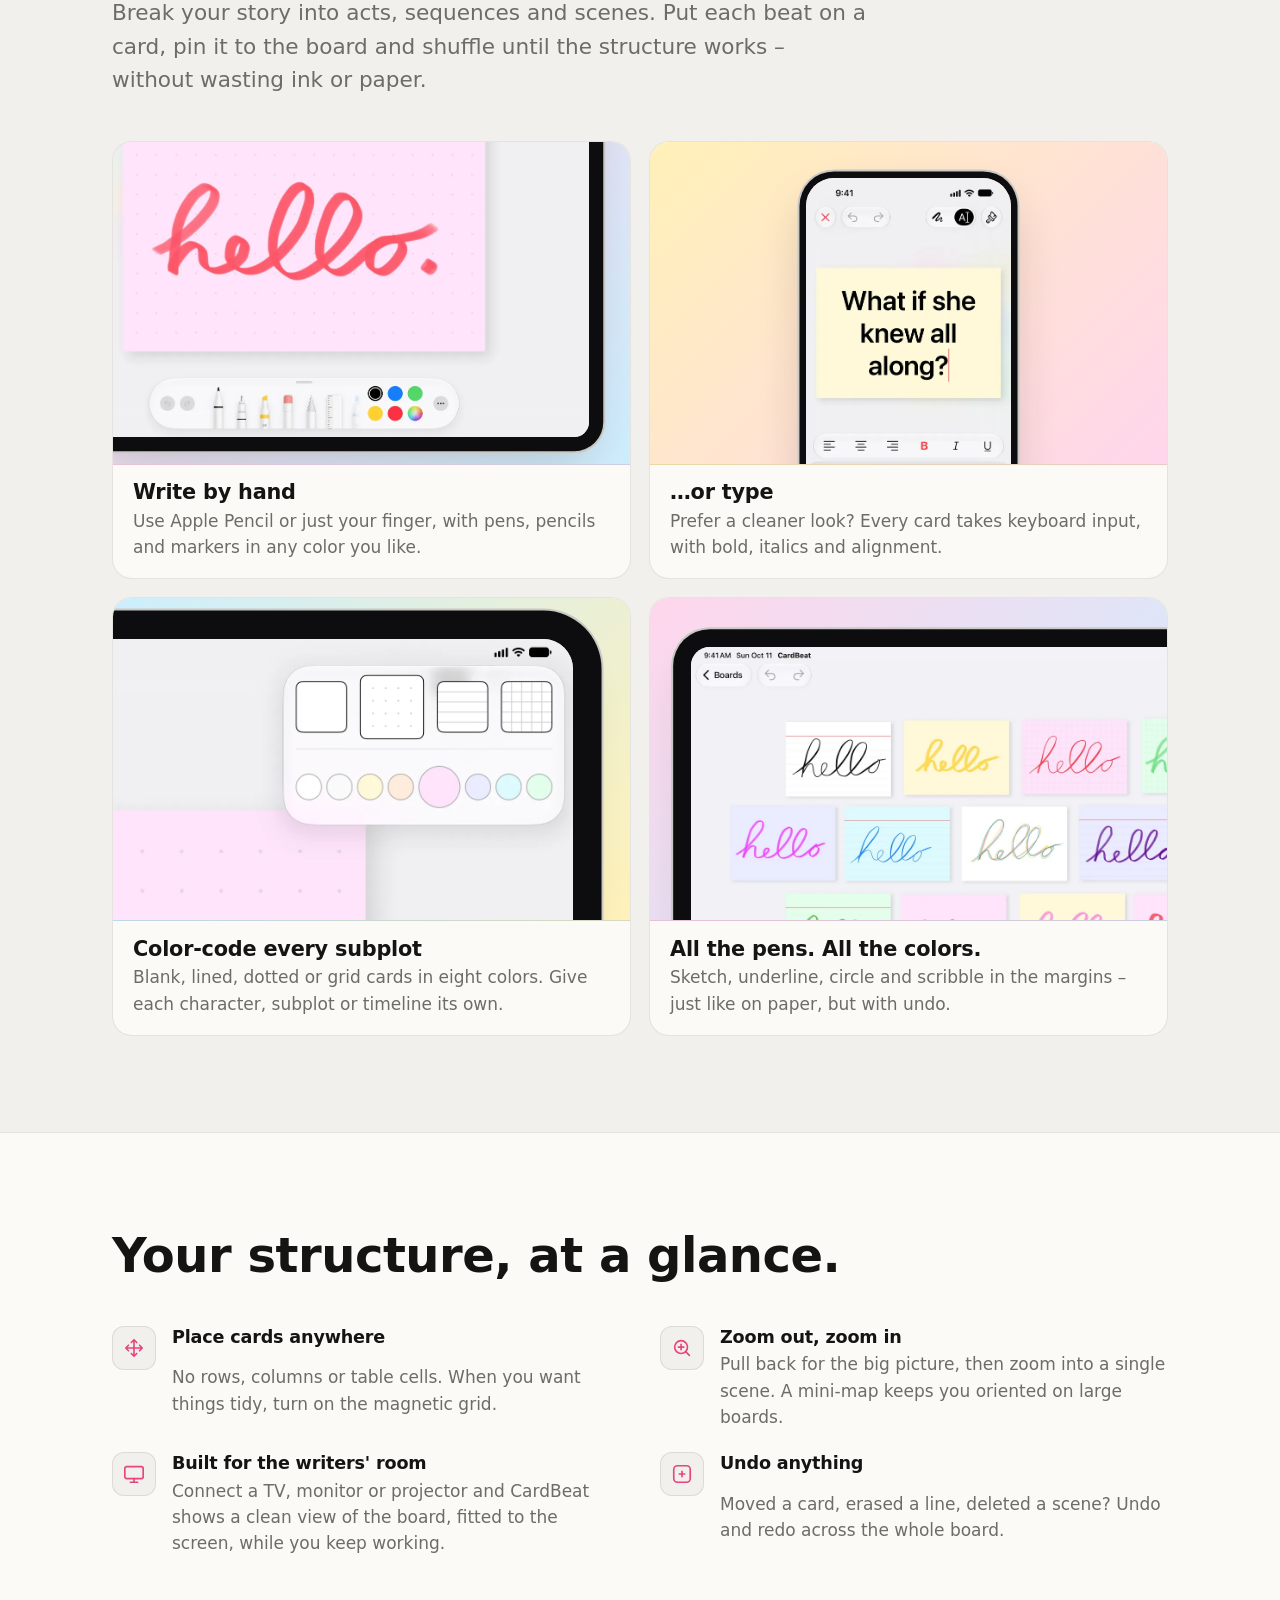
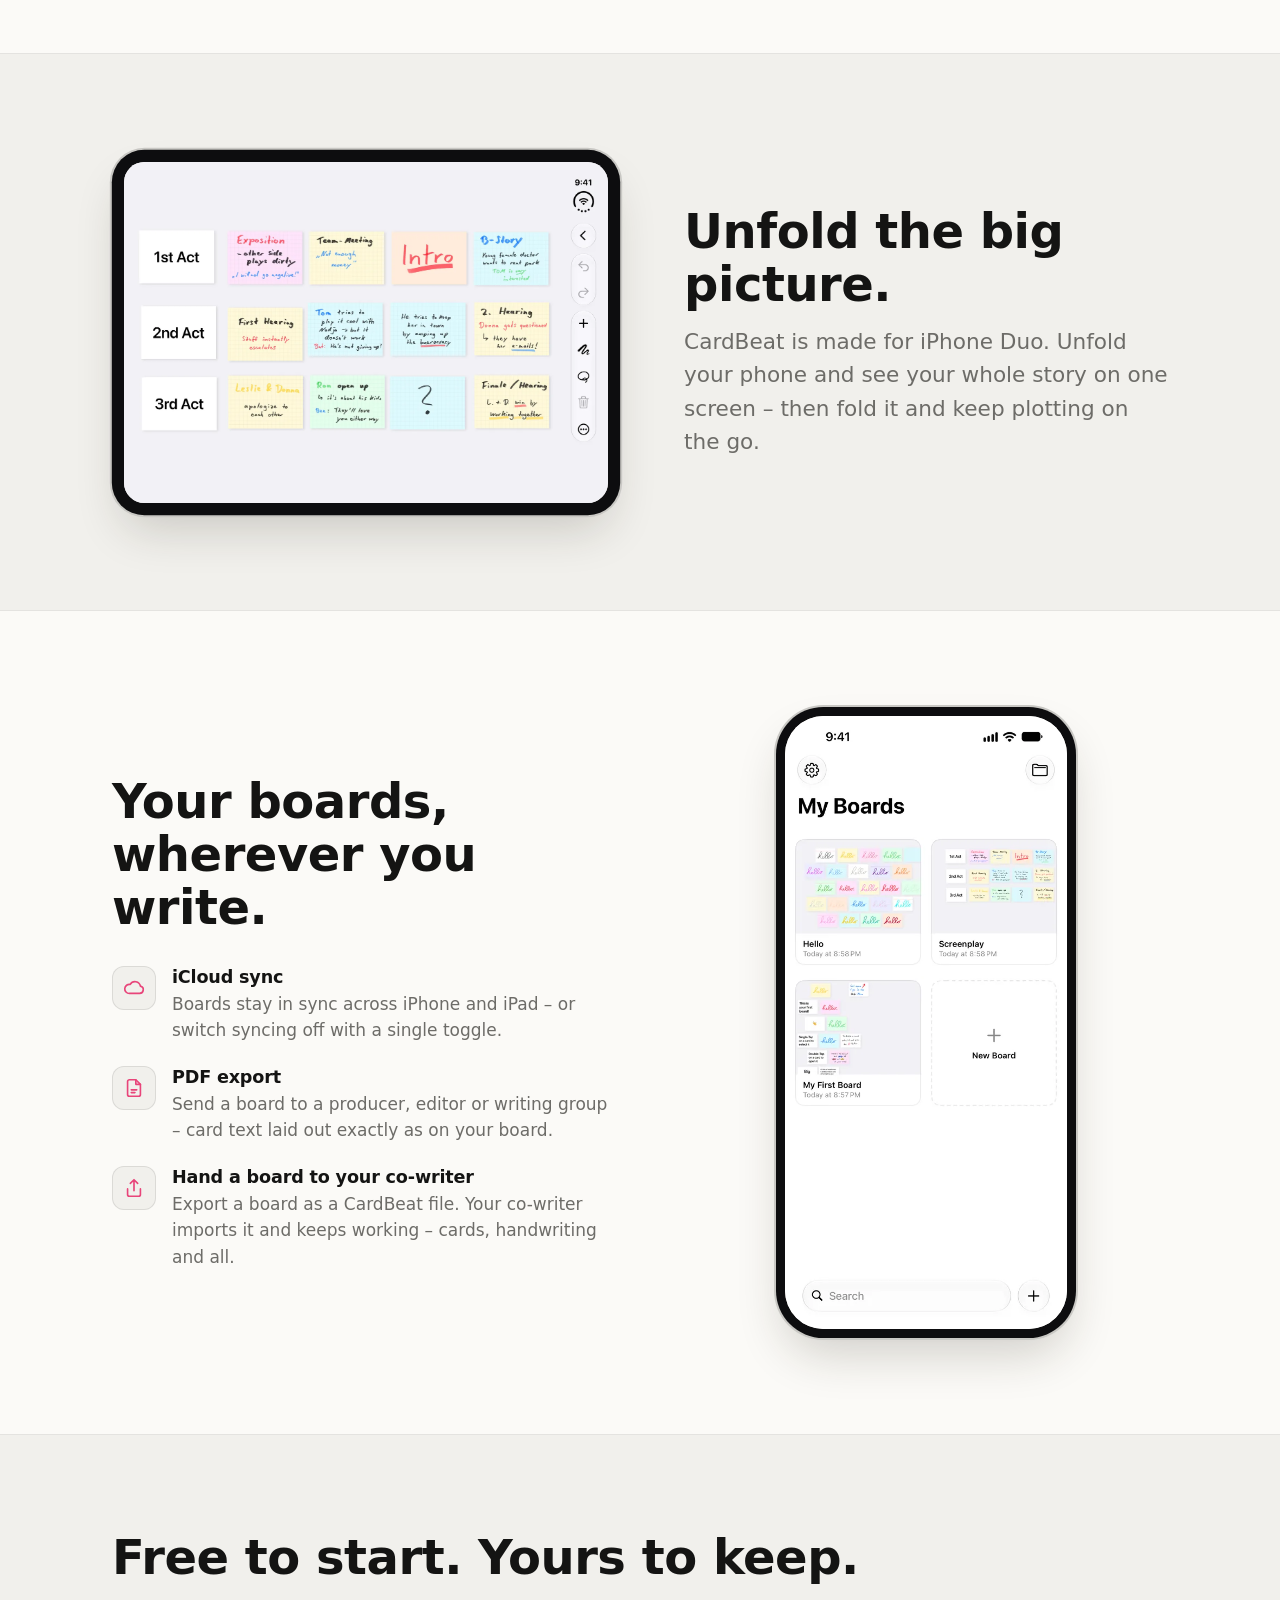
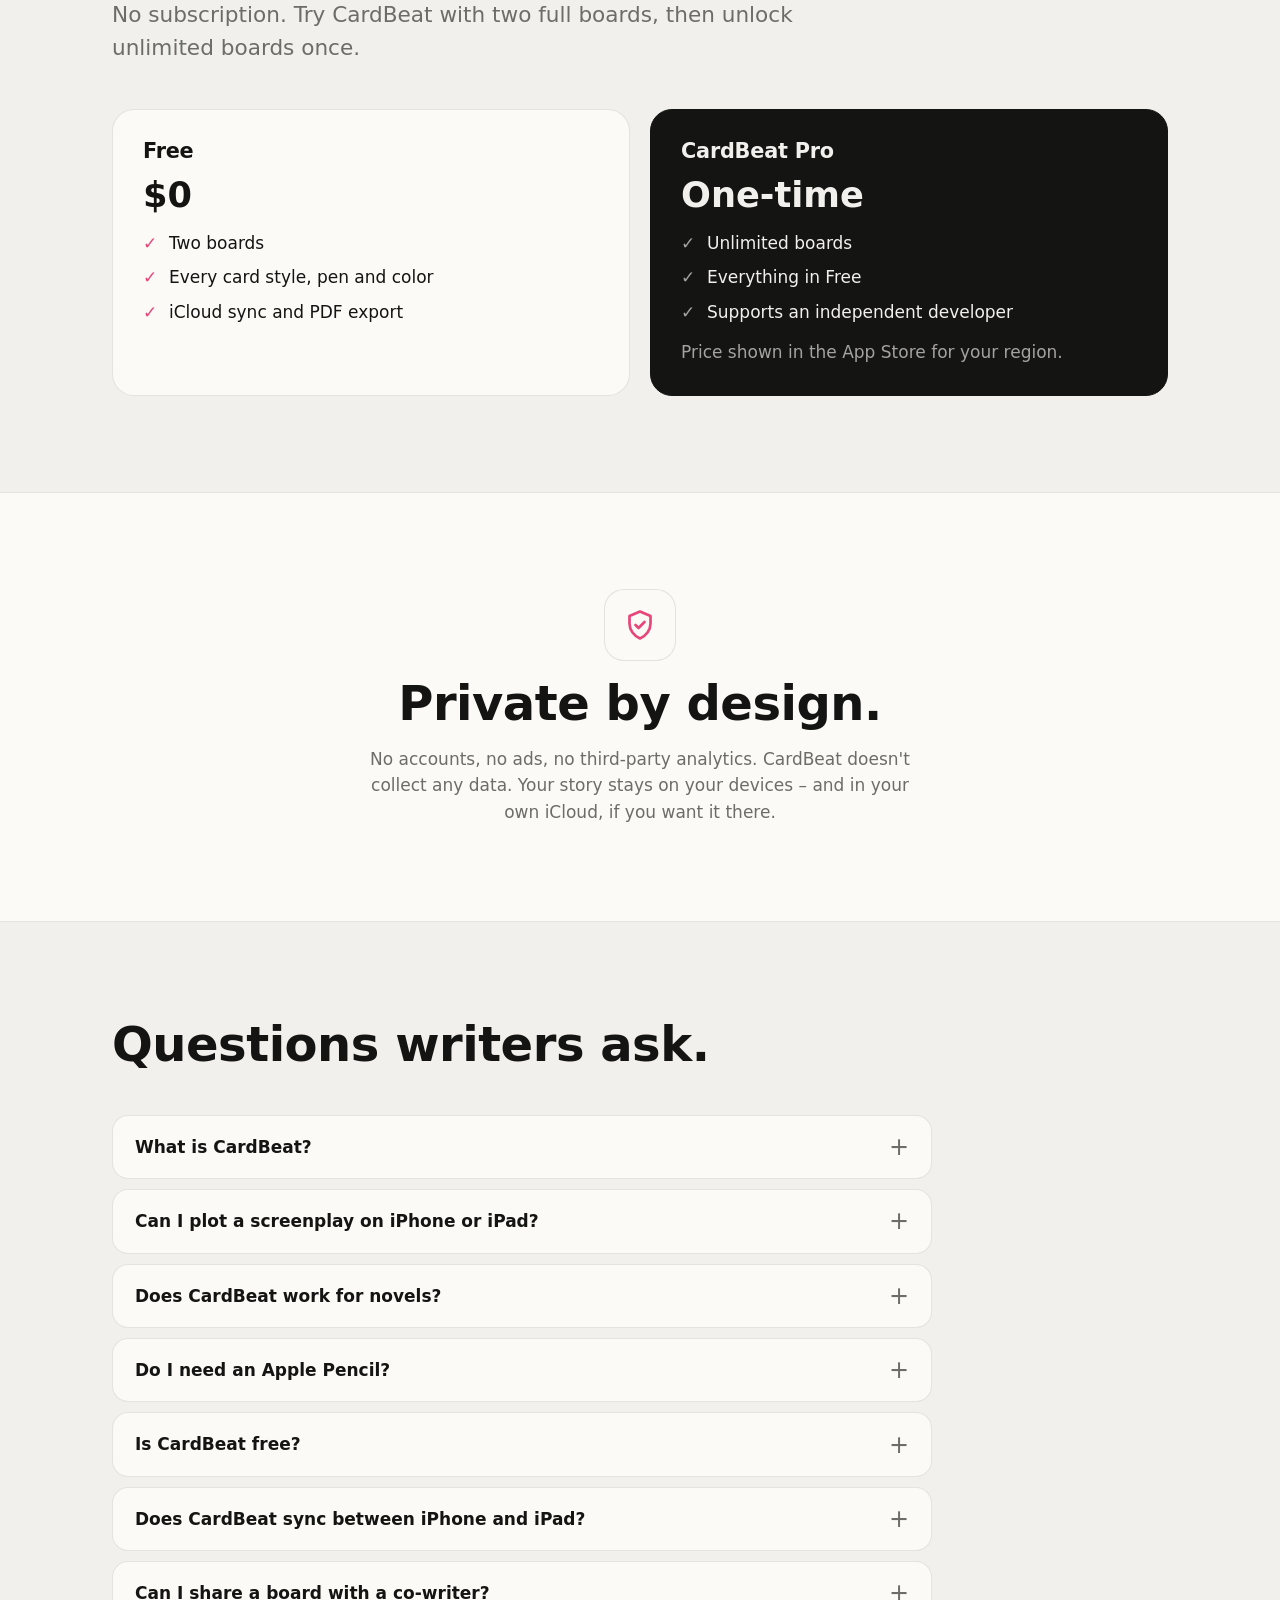
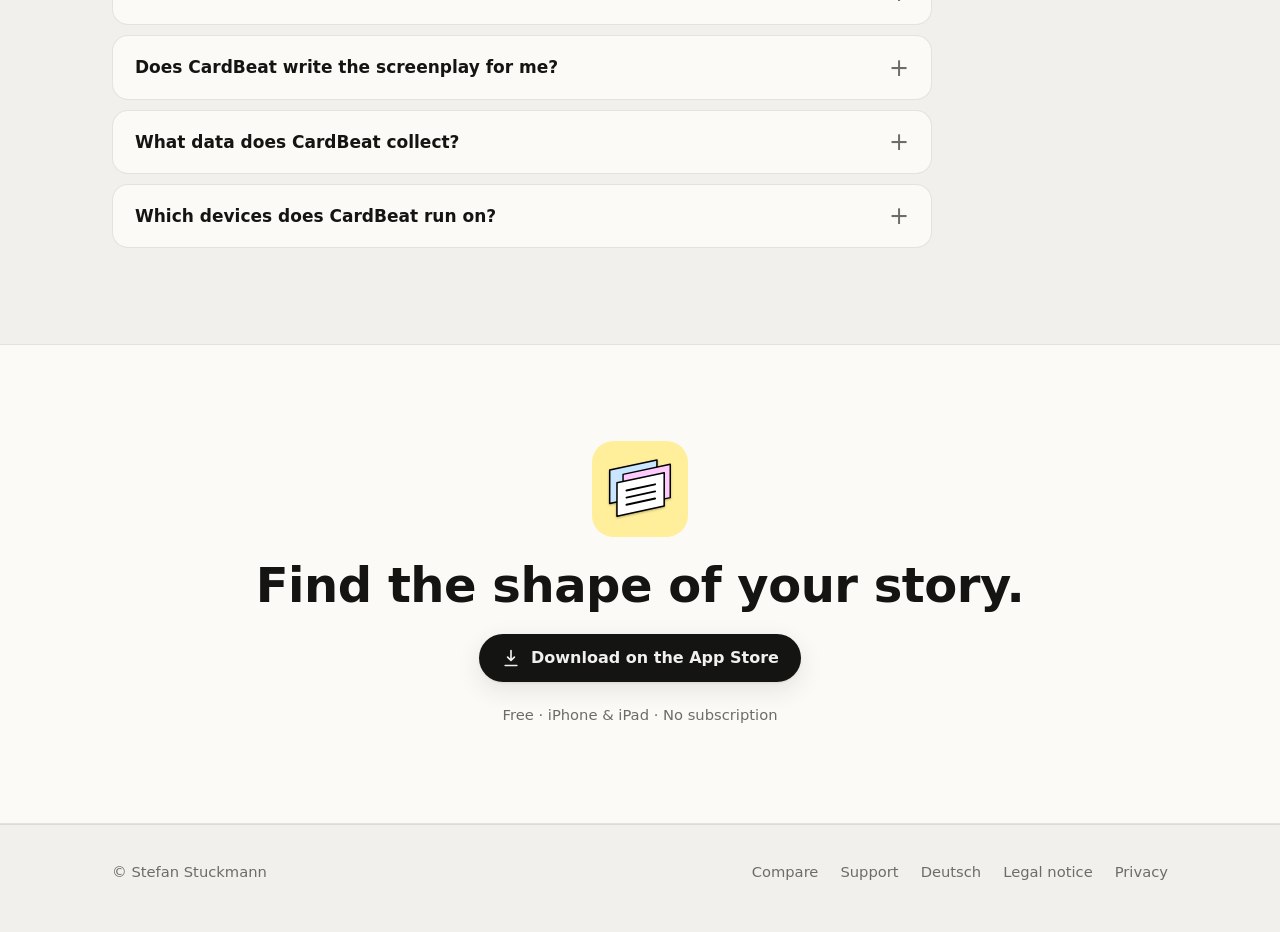
==== commit 2179900a: "Show zoomed device scenes on gradients in the feature tiles Bring back devices and gradients without" ====
--- a/index.html
+++ b/index.html
@@ -107,19 +107,19 @@
     </div>
     <div class="features">
       <article class="feature">
-        <div class="feature-media"><img src="assets/img/f_draw.webp" width="1280" height="800" loading="lazy" alt="Handwriting “hello” on a pink dotted card, with the Apple Pencil tool palette below."></div>
+        <div class="feature-media scene-draw"><img src="assets/img/s_draw.webp" width="1129" height="808" loading="lazy" alt="Handwriting “hello” on a pink dotted card, with the Apple Pencil tool palette below."></div>
         <div class="feature-body"><h3>Write by hand</h3><p>Use Apple Pencil or just your finger, with pens, pencils and markers in any color you like.</p></div>
       </article>
       <article class="feature">
-        <div class="feature-media"><img src="assets/img/f_write.webp" width="1280" height="800" loading="lazy" alt="Typing “What if she knew all along?” on a yellow card, with the formatting bar and keyboard."></div>
+        <div class="feature-media y scene-write"><img src="assets/img/s_write.webp" width="475" height="756" loading="lazy" alt="Typing “What if she knew all along?” on a yellow card on iPhone, with the formatting bar."></div>
         <div class="feature-body"><h3>…or type</h3><p>Prefer a cleaner look? Every card takes keyboard input, with bold, italics and alignment.</p></div>
       </article>
       <article class="feature">
-        <div class="feature-media"><img src="assets/img/f_style.webp" width="1280" height="800" loading="lazy" alt="The card style picker: blank, dotted, lined and grid cards in eight colors."></div>
+        <div class="feature-media b scene-style"><img src="assets/img/s_style.webp" width="1202" height="672" loading="lazy" alt="The card style picker in the corner of the iPad: blank, dotted, lined and grid cards in eight colors."></div>
         <div class="feature-body"><h3>Color-code every subplot</h3><p>Blank, lined, dotted or grid cards in eight colors. Give each character, subplot or timeline its own.</p></div>
       </article>
       <article class="feature">
-        <div class="feature-media"><img src="assets/img/f_hello.webp" width="1280" height="800" loading="lazy" alt="A board of “hello” cards written in many pens, colors and card styles."></div>
+        <div class="feature-media scene-hello"><img src="assets/img/s_hello.webp" width="1380" height="810" loading="lazy" alt="A board of “hello” cards written in many pens, colors and card styles."></div>
         <div class="feature-body"><h3>All the pens. All the colors.</h3><p>Sketch, underline, circle and scribble in the margins – just like on paper, but with undo.</p></div>
       </article>
     </div>
--- a/assets/site.css
+++ b/assets/site.css
@@ -142,9 +142,18 @@
 @media (min-width: 760px) { .features { grid-template-columns: 1fr 1fr; } }
 .feature { background: var(--surface); border: 1px solid var(--line); border-radius: 20px; overflow: hidden; }
 .alt .feature { background: var(--bg); }
-/* A tight 16:10 crop of the real UI: every tile is the same height, no filler. */
-.feature-media { aspect-ratio: 16 / 10; border-bottom: 1px solid var(--line); background: #efeff1; }
-.feature-media img { width: 100%; height: 100%; object-fit: cover; }
+/* Each tile is a 16:10 scene: a device on a gradient, zoomed in on the part that
+   matters. The screenshot is pre-cropped; its cut edges lie outside the tile and
+   only the device's real edges, with their bezel and rounded corners, show.
+   Positions, bezel and radius are in tile cqw, scaled from the real device. */
+.feature-media { position: relative; aspect-ratio: 16 / 10; overflow: hidden; container-type: inline-size; border-bottom: 1px solid var(--line); background: linear-gradient(135deg, var(--glow-a), var(--glow-b)); }
+.feature-media.y { background: linear-gradient(135deg, var(--glow-c), var(--glow-a)); }
+.feature-media.b { background: linear-gradient(135deg, var(--glow-b), var(--glow-c)); }
+.feature-media img { position: absolute; max-width: none; height: auto; box-shadow: 0 0 0 var(--b) #0d0d0f, 0 0 0 calc(var(--b) + 2px) #c9c8c4, var(--shadow-lift); }
+.scene-draw img { left: -2.08cqw; top: -10.36cqw; width: 94.08cqw; --b: 2.76cqw; border-radius: 0 0 2.88cqw 0; }
+.scene-write img { left: 30.20cqw; top: 7.00cqw; width: 39.60cqw; --b: 1.26cqw; border-radius: 5.40cqw 5.40cqw 0 0; }
+.scene-style img { left: -11.16cqw; top: 8.00cqw; width: 100.16cqw; --b: 5.52cqw; border-radius: 0 5.76cqw 0 0; }
+.scene-hello img { left: 8.00cqw; top: 9.50cqw; width: 115.00cqw; --b: 3.45cqw; border-radius: 3.60cqw 0 0 0; }
 .feature-body { padding: 16px 20px 18px; display: grid; gap: 4px; }
 .feature-body p { color: var(--muted); }
 
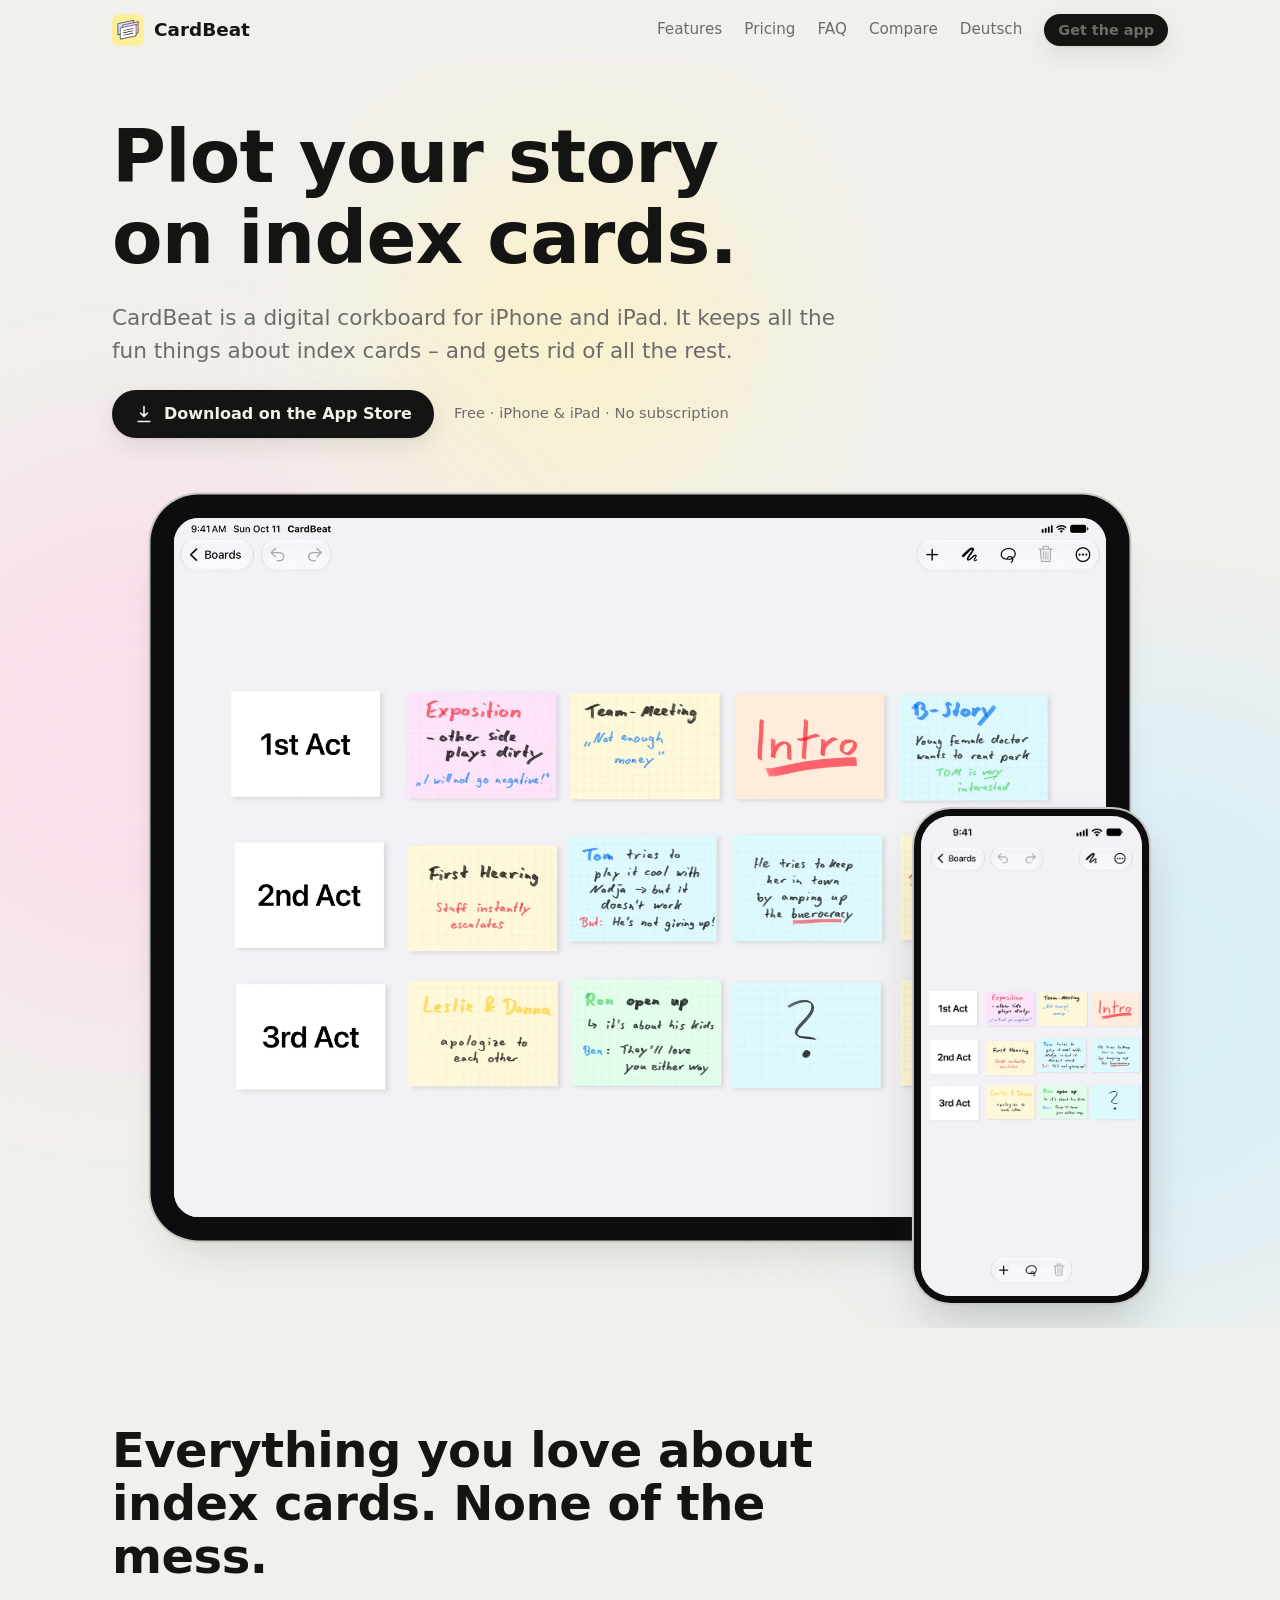
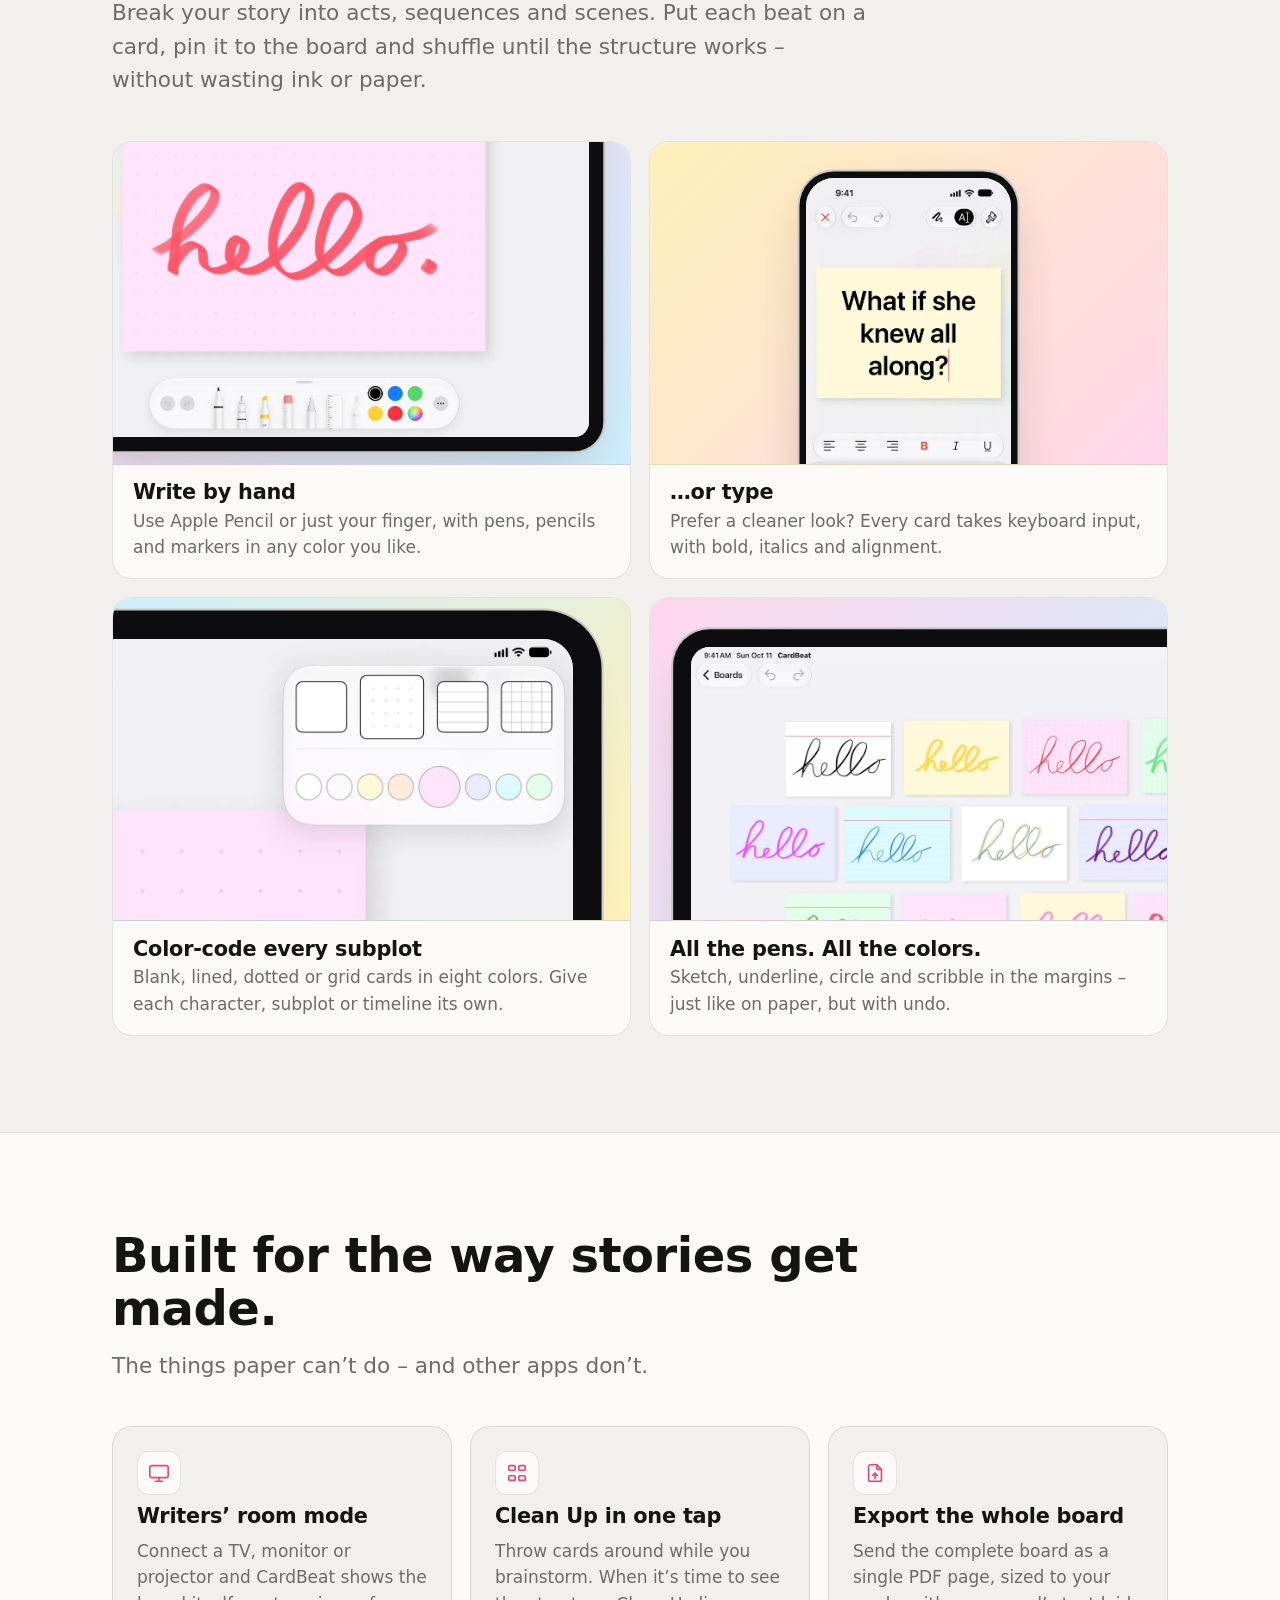
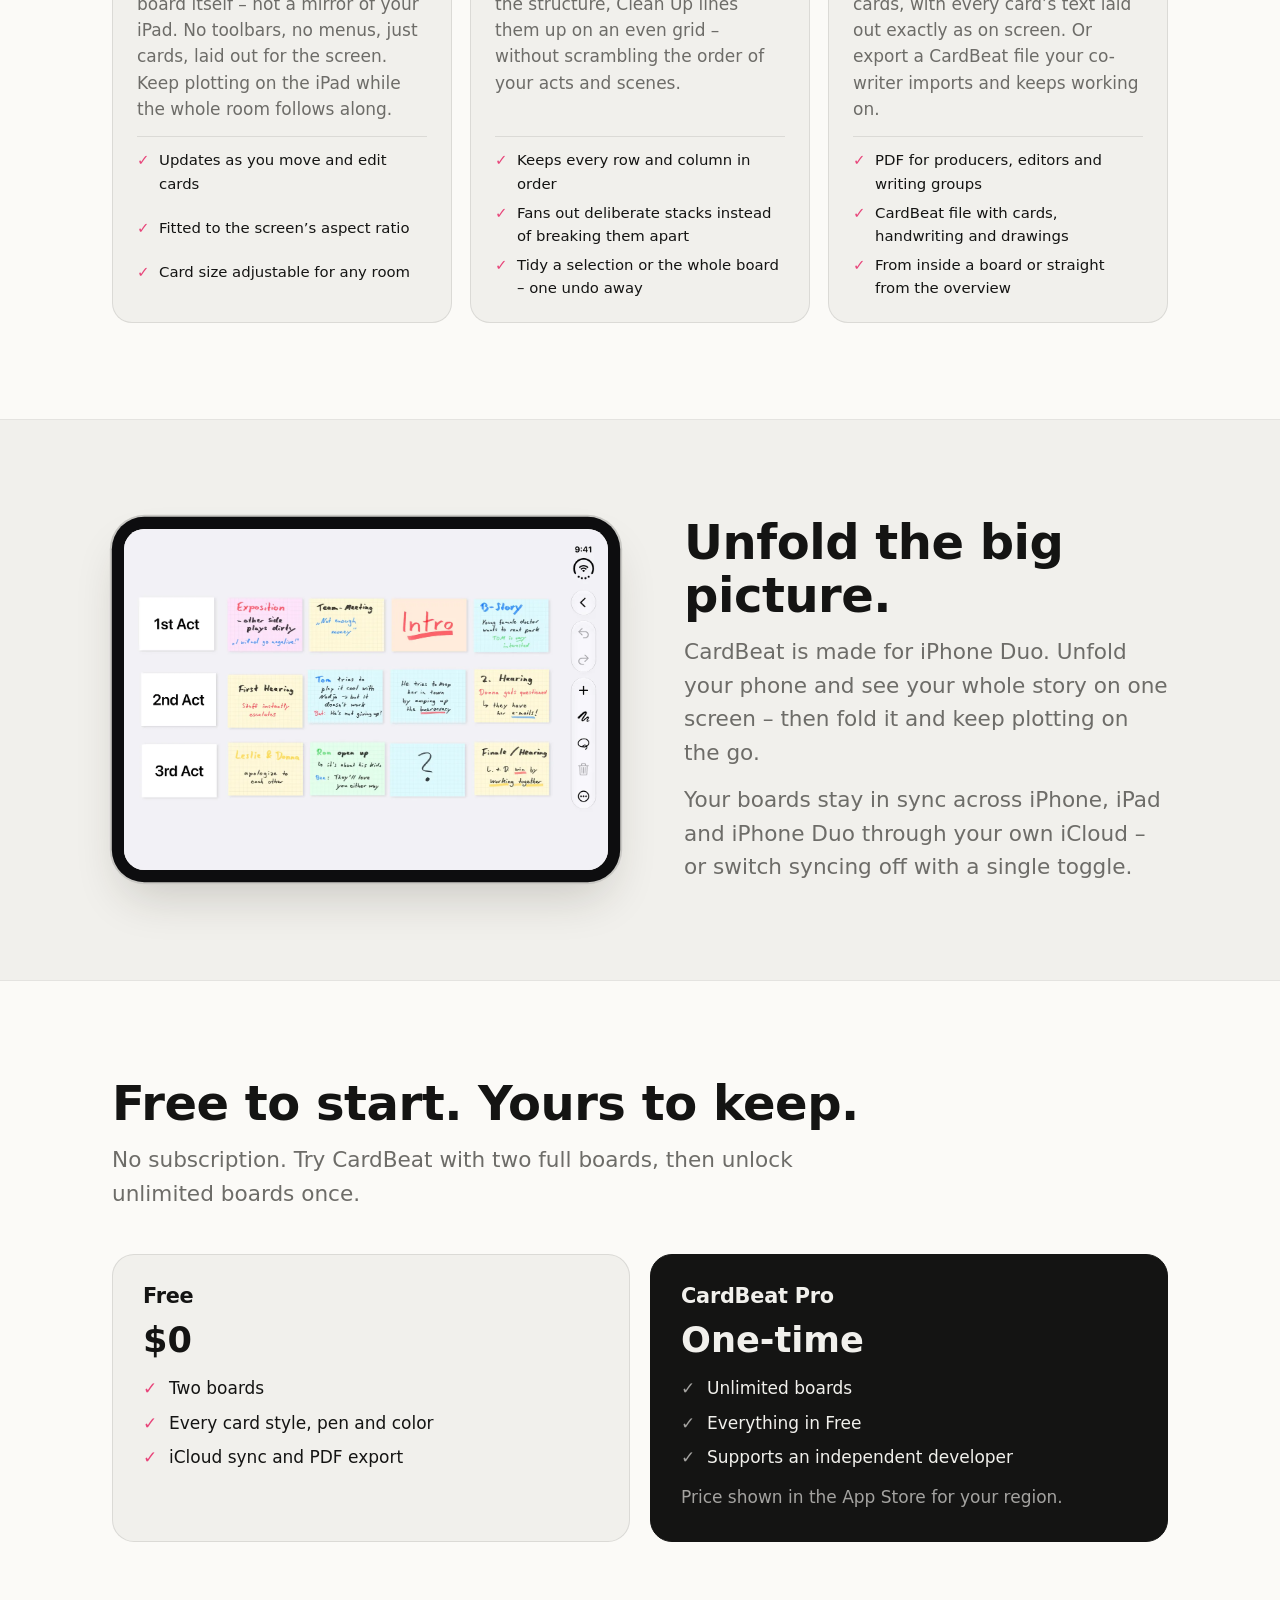
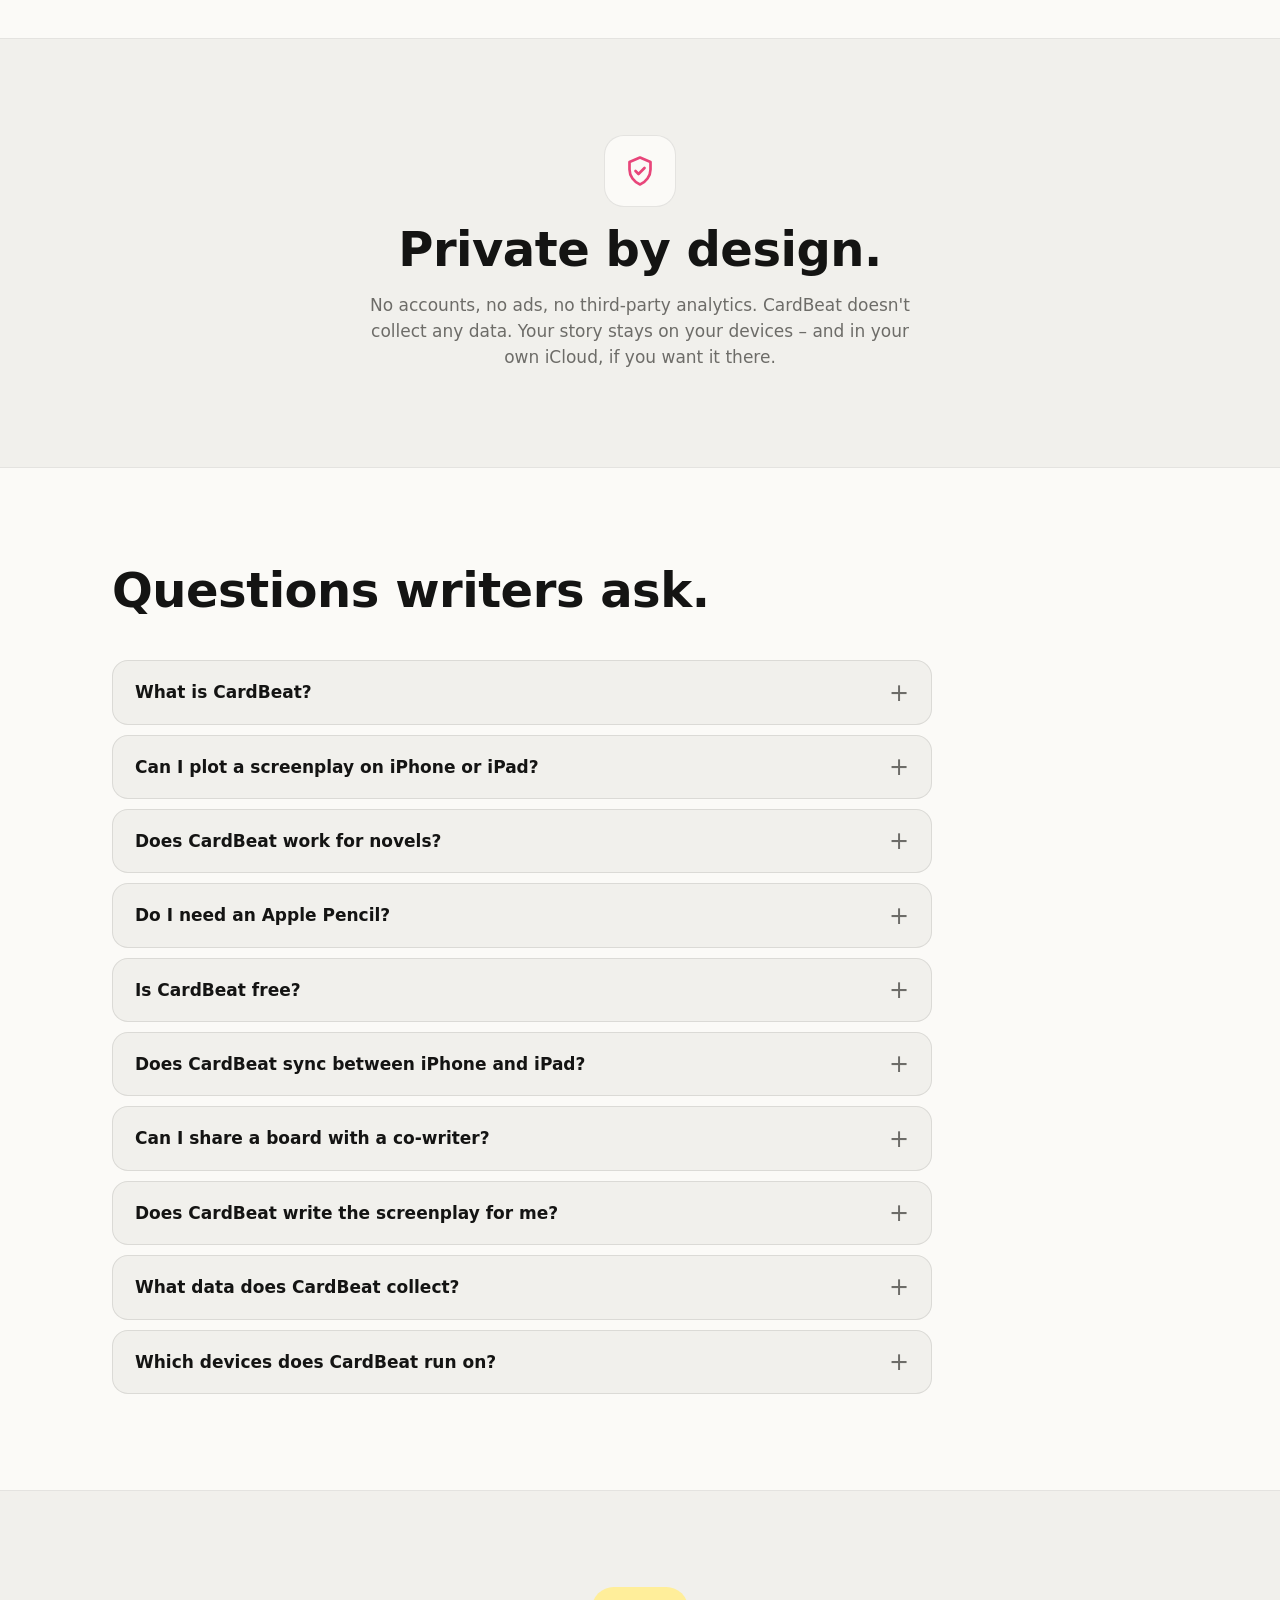
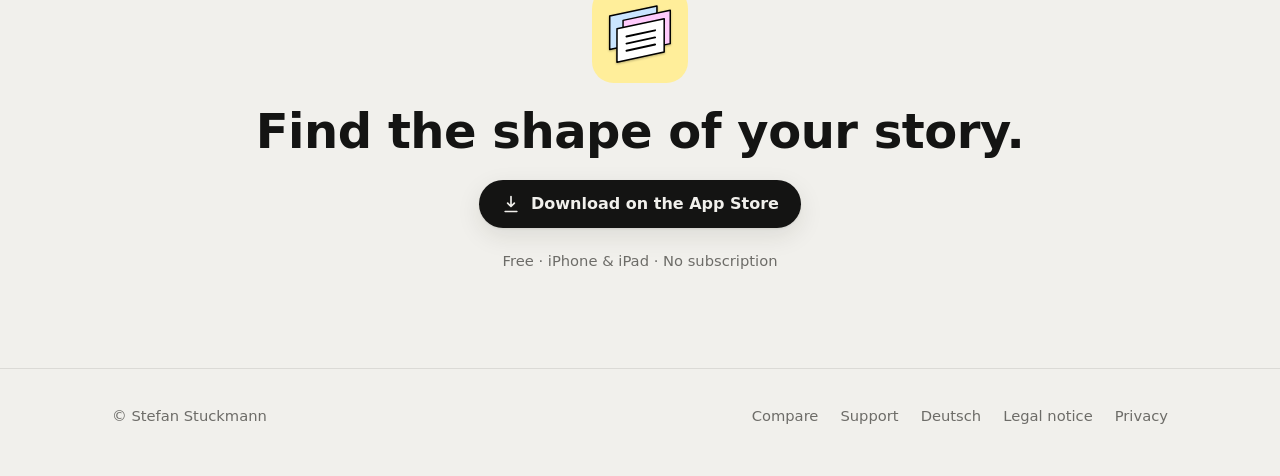
==== commit 2a7f1576: "Lead with CardBeat's distinctive features Replace the "Your structure, at a glance" list (free place" ====
--- a/index.html
+++ b/index.html
@@ -35,7 +35,7 @@
   "downloadUrl": "https://apps.apple.com/app/id1488252091",
   "author": { "@type": "Person", "name": "Stefan Stuckmann" },
   "offers": { "@type": "Offer", "price": "0", "priceCurrency": "USD", "description": "Free with two boards. A one-time in-app purchase unlocks unlimited boards." },
-  "featureList": ["Handwriting with Apple Pencil or finger", "Keyboard input on cards", "Blank, lined, dotted and grid cards in eight colors", "Free card placement with optional snap-to-grid", "Mini-map for large boards", "iCloud sync with an off switch", "PDF export", "Board import and export", "External display and projector view", "iPhone Duo support"]
+  "featureList": ["Handwriting with Apple Pencil or finger", "Keyboard input on cards", "Blank, lined, dotted and grid cards in eight colors", "Free card placement with optional snap-to-grid", "Clean Up: tidy cards onto an even grid while keeping their order", "Mini-map for large boards", "iCloud sync with an off switch", "PDF export", "Board import and export", "External display and projector view", "iPhone Duo support"]
 }
 </script>
 <script type="application/ld+json">
@@ -126,28 +126,31 @@
   </div>
 </section>
 
-<section class="section alt">
+<section class="section alt" id="workflow">
   <div class="wrap">
     <div class="section-head">
-      <h2>Your structure, at a glance.</h2>
-    </div>
-    <div class="list">
-      <div class="item">
-        <svg viewBox="0 0 24 24" fill="none" stroke="currentColor" stroke-width="1.8" stroke-linecap="round" stroke-linejoin="round" aria-hidden="true"><path d="M12 3v18M3 12h18M12 3l-3 3m3-3 3 3M12 21l-3-3m3 3 3-3M3 12l3-3m-3 3 3 3M21 12l-3-3m3 3-3 3"/></svg>
-        <h3>Place cards anywhere</h3><p>No rows, columns or table cells. When you want things tidy, turn on the magnetic grid.</p>
-      </div>
-      <div class="item">
-        <svg viewBox="0 0 24 24" fill="none" stroke="currentColor" stroke-width="1.8" stroke-linecap="round" stroke-linejoin="round" aria-hidden="true"><circle cx="11" cy="11" r="7"/><path d="m20 20-4-4M8 11h6M11 8v6"/></svg>
-        <h3>Zoom out, zoom in</h3><p>Pull back for the big picture, then zoom into a single scene. A mini-map keeps you oriented on large boards.</p>
-      </div>
-      <div class="item">
+      <h2>Built for the way stories get made.</h2>
+      <p class="lede">The things paper can’t do – and other apps don’t.</p>
+    </div>
+    <div class="specials">
+      <article class="special">
         <svg viewBox="0 0 24 24" fill="none" stroke="currentColor" stroke-width="1.8" stroke-linecap="round" stroke-linejoin="round" aria-hidden="true"><rect x="2" y="4" width="20" height="13" rx="2"/><path d="M8 21h8M12 17v4"/></svg>
-        <h3>Built for the writers' room</h3><p>Connect a TV, monitor or projector and CardBeat shows a clean view of the board, fitted to the screen, while you keep working.</p>
-      </div>
-      <div class="item">
-        <svg viewBox="0 0 24 24" fill="none" stroke="currentColor" stroke-width="1.8" stroke-linecap="round" stroke-linejoin="round" aria-hidden="true"><path d="M9 12h6M12 9v6"/><rect x="3" y="3" width="18" height="18" rx="4"/></svg>
-        <h3>Undo anything</h3><p>Moved a card, erased a line, deleted a scene? Undo and redo across the whole board.</p>
-      </div>
+        <h3>Writers’ room mode</h3>
+        <p>Connect a TV, monitor or projector and CardBeat shows the board itself – not a mirror of your iPad. No toolbars, no menus, just cards, laid out for the screen. Keep plotting on the iPad while the whole room follows along.</p>
+        <ul><li>Updates as you move and edit cards</li><li>Fitted to the screen’s aspect ratio</li><li>Card size adjustable for any room</li></ul>
+      </article>
+      <article class="special">
+        <svg viewBox="0 0 24 24" fill="none" stroke="currentColor" stroke-width="1.8" stroke-linecap="round" stroke-linejoin="round" aria-hidden="true"><rect x="3" y="4" width="7" height="5" rx="1"/><rect x="14" y="4" width="7" height="5" rx="1"/><rect x="3" y="15" width="7" height="5" rx="1"/><rect x="14" y="15" width="7" height="5" rx="1"/></svg>
+        <h3>Clean Up in one tap</h3>
+        <p>Throw cards around while you brainstorm. When it’s time to see the structure, Clean Up lines them up on an even grid – without scrambling the order of your acts and scenes.</p>
+        <ul><li>Keeps every row and column in order</li><li>Fans out deliberate stacks instead of breaking them apart</li><li>Tidy a selection or the whole board – one undo away</li></ul>
+      </article>
+      <article class="special">
+        <svg viewBox="0 0 24 24" fill="none" stroke="currentColor" stroke-width="1.8" stroke-linecap="round" stroke-linejoin="round" aria-hidden="true"><path d="M14 3H7a2 2 0 0 0-2 2v14a2 2 0 0 0 2 2h10a2 2 0 0 0 2-2V8l-5-5Z"/><path d="M14 3v5h5M12 18v-6m0 0-2.5 2.5M12 12l2.5 2.5"/></svg>
+        <h3>Export the whole board</h3>
+        <p>Send the complete board as a single PDF page, sized to your cards, with every card’s text laid out exactly as on screen. Or export a CardBeat file your co-writer imports and keeps working on.</p>
+        <ul><li>PDF for producers, editors and writing groups</li><li>CardBeat file with cards, handwriting and drawings</li><li>From inside a board or straight from the overview</li></ul>
+      </article>
     </div>
   </div>
 </section>
@@ -158,34 +161,12 @@
     <div class="section-head" style="margin:0">
       <h2>Unfold the big picture.</h2>
       <p class="lede">CardBeat is made for iPhone Duo. Unfold your phone and see your whole story on one screen – then fold it and keep plotting on the go.</p>
-    </div>
-  </div>
-</section>
-
-<section class="section alt">
-  <div class="wrap split">
-    <div class="section-head" style="margin:0">
-      <h2>Your boards, wherever you write.</h2>
-      <div class="list" style="grid-template-columns:1fr;margin-top:18px">
-        <div class="item">
-          <svg viewBox="0 0 24 24" fill="none" stroke="currentColor" stroke-width="1.8" stroke-linecap="round" stroke-linejoin="round" aria-hidden="true"><path d="M7 18a5 5 0 1 1 .9-9.9A6 6 0 0 1 19 10a4 4 0 0 1-1 7.9H7Z"/></svg>
-          <h3>iCloud sync</h3><p>Boards stay in sync across iPhone and iPad – or switch syncing off with a single toggle.</p>
-        </div>
-        <div class="item">
-          <svg viewBox="0 0 24 24" fill="none" stroke="currentColor" stroke-width="1.8" stroke-linecap="round" stroke-linejoin="round" aria-hidden="true"><path d="M14 3H7a2 2 0 0 0-2 2v14a2 2 0 0 0 2 2h10a2 2 0 0 0 2-2V8l-5-5Z"/><path d="M14 3v5h5M9 14h6M9 17h4"/></svg>
-          <h3>PDF export</h3><p>Send a board to a producer, editor or writing group – card text laid out exactly as on your board.</p>
-        </div>
-        <div class="item">
-          <svg viewBox="0 0 24 24" fill="none" stroke="currentColor" stroke-width="1.8" stroke-linecap="round" stroke-linejoin="round" aria-hidden="true"><path d="M12 15V3m0 0-4 4m4-4 4 4M5 13v6a2 2 0 0 0 2 2h10a2 2 0 0 0 2-2v-6"/></svg>
-          <h3>Hand a board to your co-writer</h3><p>Export a board as a CardBeat file. Your co-writer imports it and keeps working – cards, handwriting and all.</p>
-        </div>
-      </div>
-    </div>
-    <div style="display:flex;justify-content:center"><div class="device iphone" style="width:min(62%,300px)"><img src="assets/img/p_overview1.webp" width="520" height="1130" loading="lazy" alt="The My Boards overview on iPhone with three boards."></div></div>
-  </div>
-</section>
-
-<section class="section" id="pricing">
+      <p class="lede">Your boards stay in sync across iPhone, iPad and iPhone Duo through your own iCloud – or switch syncing off with a single toggle.</p>
+    </div>
+  </div>
+</section>
+
+<section class="section alt" id="pricing">
   <div class="wrap">
     <div class="section-head">
       <h2>Free to start. Yours to keep.</h2>
@@ -207,7 +188,7 @@
   </div>
 </section>
 
-<section class="section alt">
+<section class="section">
   <div class="wrap privacy">
     <div class="badge"><svg viewBox="0 0 24 24" fill="none" stroke="currentColor" stroke-width="1.8" stroke-linecap="round" stroke-linejoin="round" aria-hidden="true"><path d="M12 3 5 6v5c0 4.4 3 8.4 7 10 4-1.6 7-5.6 7-10V6l-7-3Z"/><path d="m9 12 2 2 4-4"/></svg></div>
     <h2>Private by design.</h2>
@@ -215,7 +196,7 @@
   </div>
 </section>
 
-<section class="section" id="faq">
+<section class="section alt" id="faq">
   <div class="wrap">
     <div class="section-head"><h2>Questions writers ask.</h2></div>
     <div class="faq">
@@ -233,7 +214,7 @@
   </div>
 </section>
 
-<section class="section alt">
+<section class="section">
   <div class="wrap final">
     <img src="assets/icon.svg" alt="" width="96" height="96">
     <h2>Find the shape of your story.</h2>
--- a/assets/site.css
+++ b/assets/site.css
@@ -157,14 +157,19 @@
 .feature-body { padding: 16px 20px 18px; display: grid; gap: 4px; }
 .feature-body p { color: var(--muted); }
 
-.list { display: grid; gap: 18px; }
-@media (min-width: 720px) { .list { grid-template-columns: repeat(2, 1fr); gap: 22px 40px; } }
-.item { display: grid; grid-template-columns: 44px 1fr; gap: 4px 16px; align-items: start; }
-.item svg { width: 44px; height: 44px; grid-row: span 2; padding: 10px; border-radius: 12px; background: var(--surface); border: 1px solid var(--line); color: var(--accent); }
-.alt .item svg { background: var(--bg); }
-.item h3 { font-size: 1.1rem; padding-top: 2px; }
-.item p { color: var(--muted); }
-
+.specials { display: grid; gap: 18px; }
+@media (min-width: 900px) {
+  .specials { grid-template-columns: repeat(3, 1fr); }
+  /* Icon, heading, text and checklist share rows across the three blocks,
+     so they line up even when one heading wraps. */
+  .special { grid-row: span 4; grid-template-rows: subgrid; row-gap: 10px; }
+}
+.special { background: var(--bg); border: 1px solid var(--line); border-radius: 20px; padding: 24px 24px 22px; display: grid; gap: 10px; align-content: start; }
+.special svg { width: 44px; height: 44px; padding: 10px; border-radius: 12px; background: var(--surface); border: 1px solid var(--line); color: var(--accent); }
+.special p { color: var(--muted); }
+.special ul { list-style: none; margin: 4px 0 0; padding: 12px 0 0; border-top: 1px solid var(--line); display: grid; gap: 6px; font-size: 0.93rem; }
+.special li { padding-left: 22px; position: relative; }
+.special li::before { content: "✓"; position: absolute; left: 0; color: var(--accent); font-weight: 700; }
 .split { display: grid; gap: 40px; align-items: center; }
 @media (min-width: 860px) { .split { grid-template-columns: 1.05fr 1fr; gap: 64px; } }
 
@@ -172,6 +177,7 @@
 .plans { display: grid; gap: 20px; }
 @media (min-width: 720px) { .plans { grid-template-columns: 1fr 1fr; } }
 .plan { background: var(--surface); border: 1px solid var(--line); border-radius: 22px; padding: 30px; display: grid; gap: 14px; align-content: start; }
+.alt .plan { background: var(--bg); }
 .plan.pro { background: var(--ink); color: var(--bg); border-color: var(--ink); }
 .plan.pro .muted, .plan.pro li::before { color: color-mix(in srgb, var(--bg) 65%, transparent); }
 .plan .price { font: 700 2.2rem/1 var(--display); }
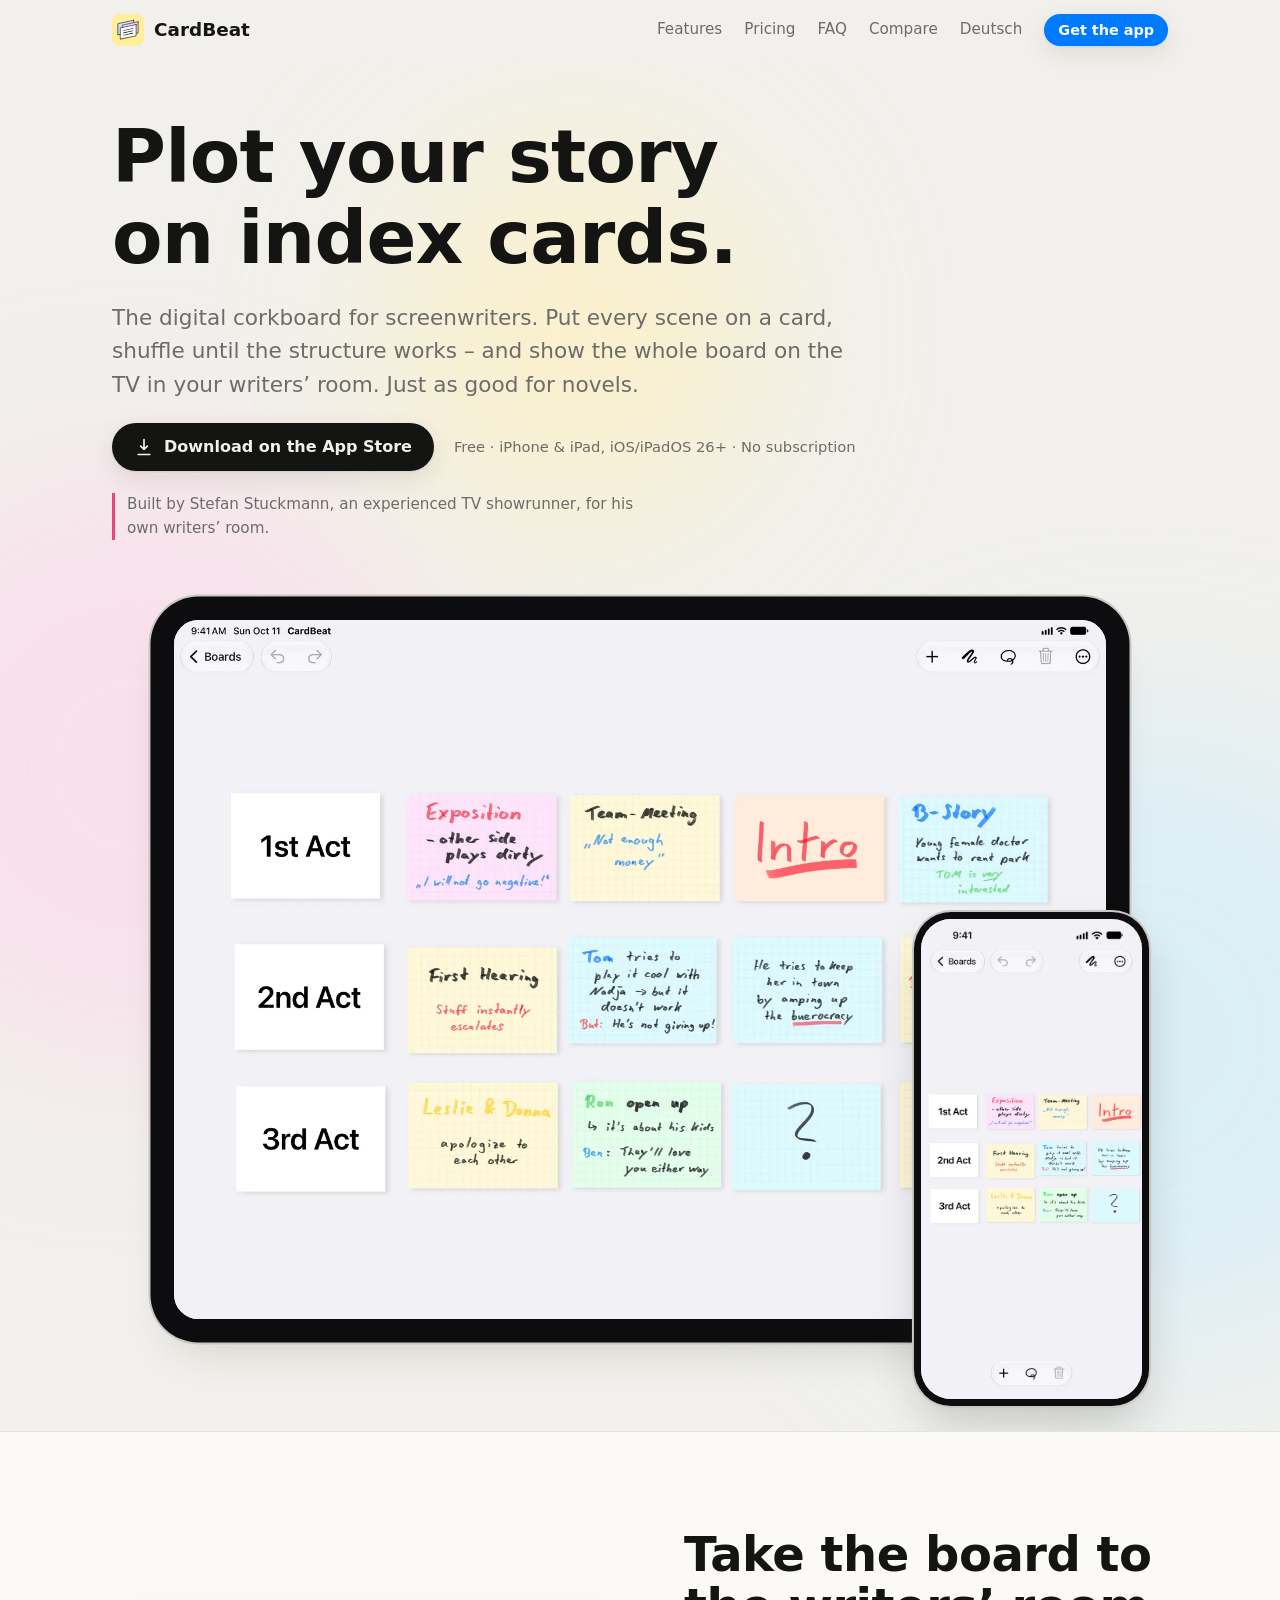
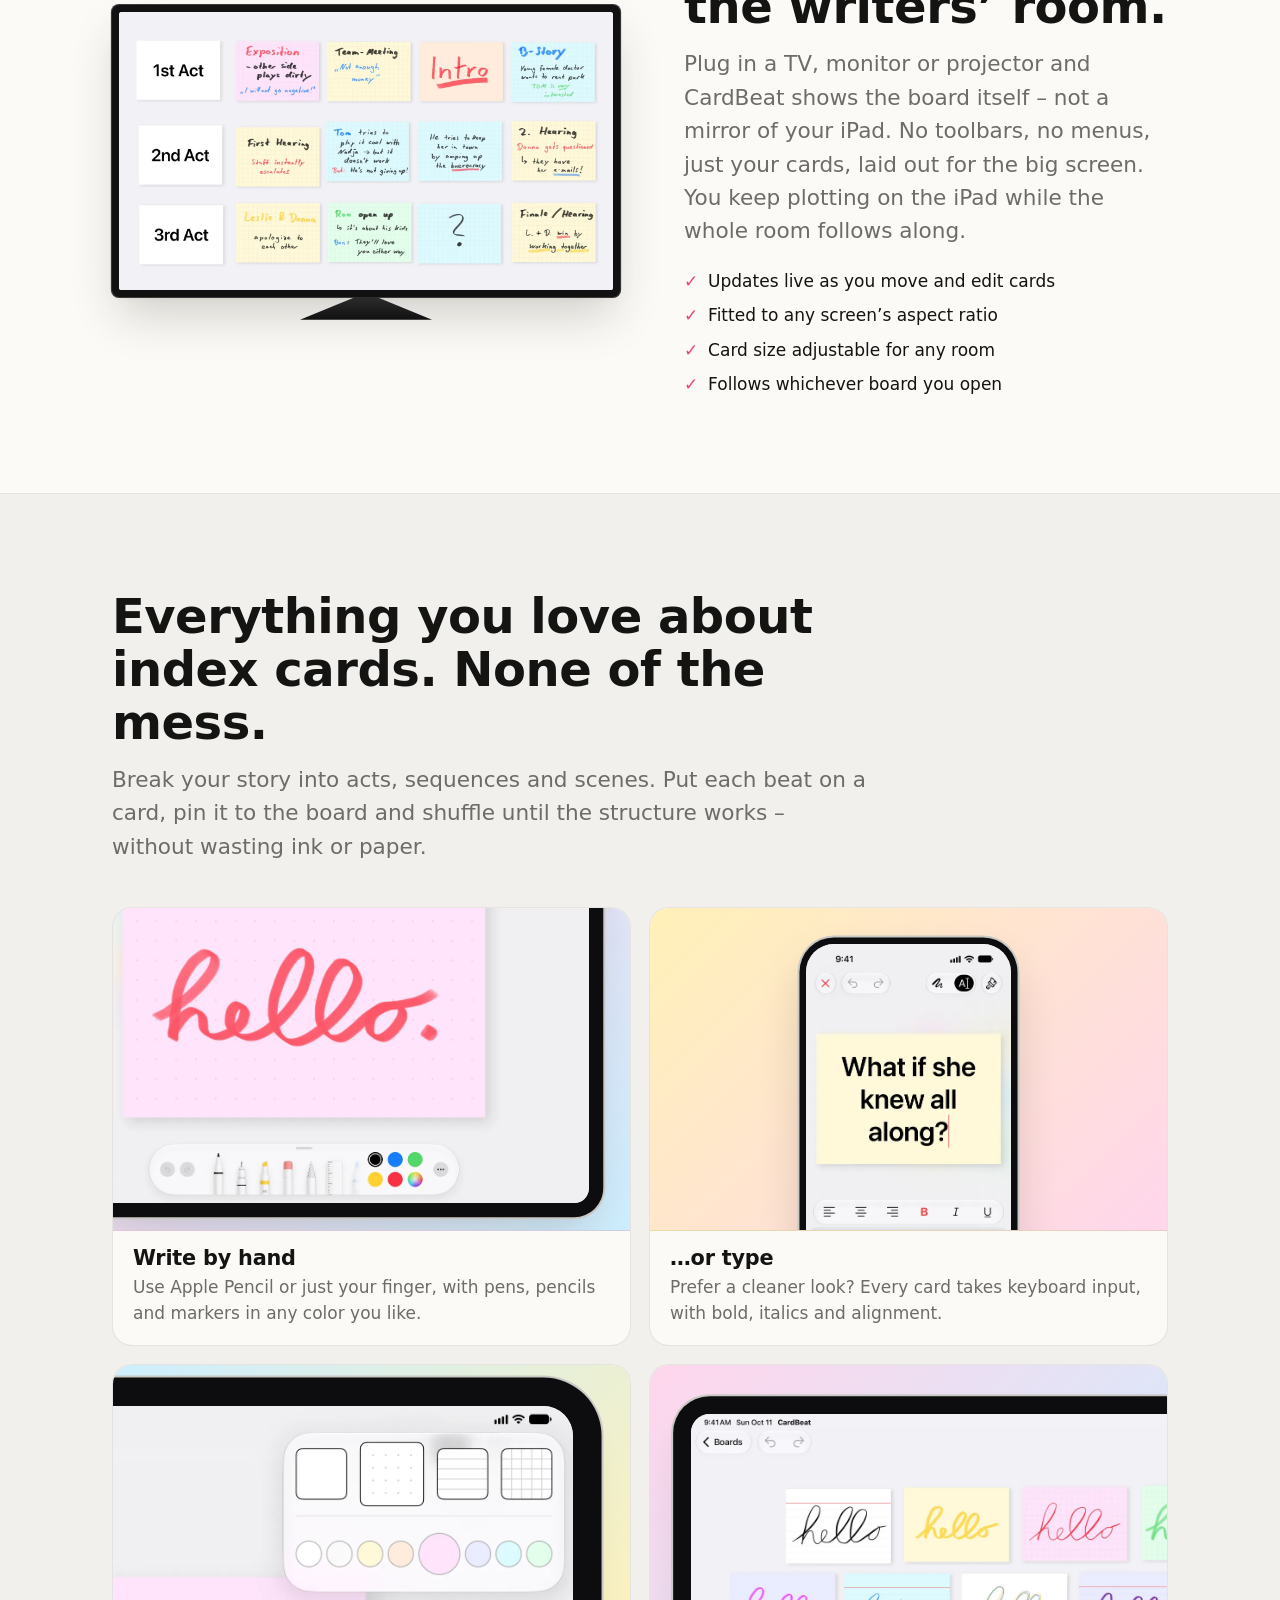
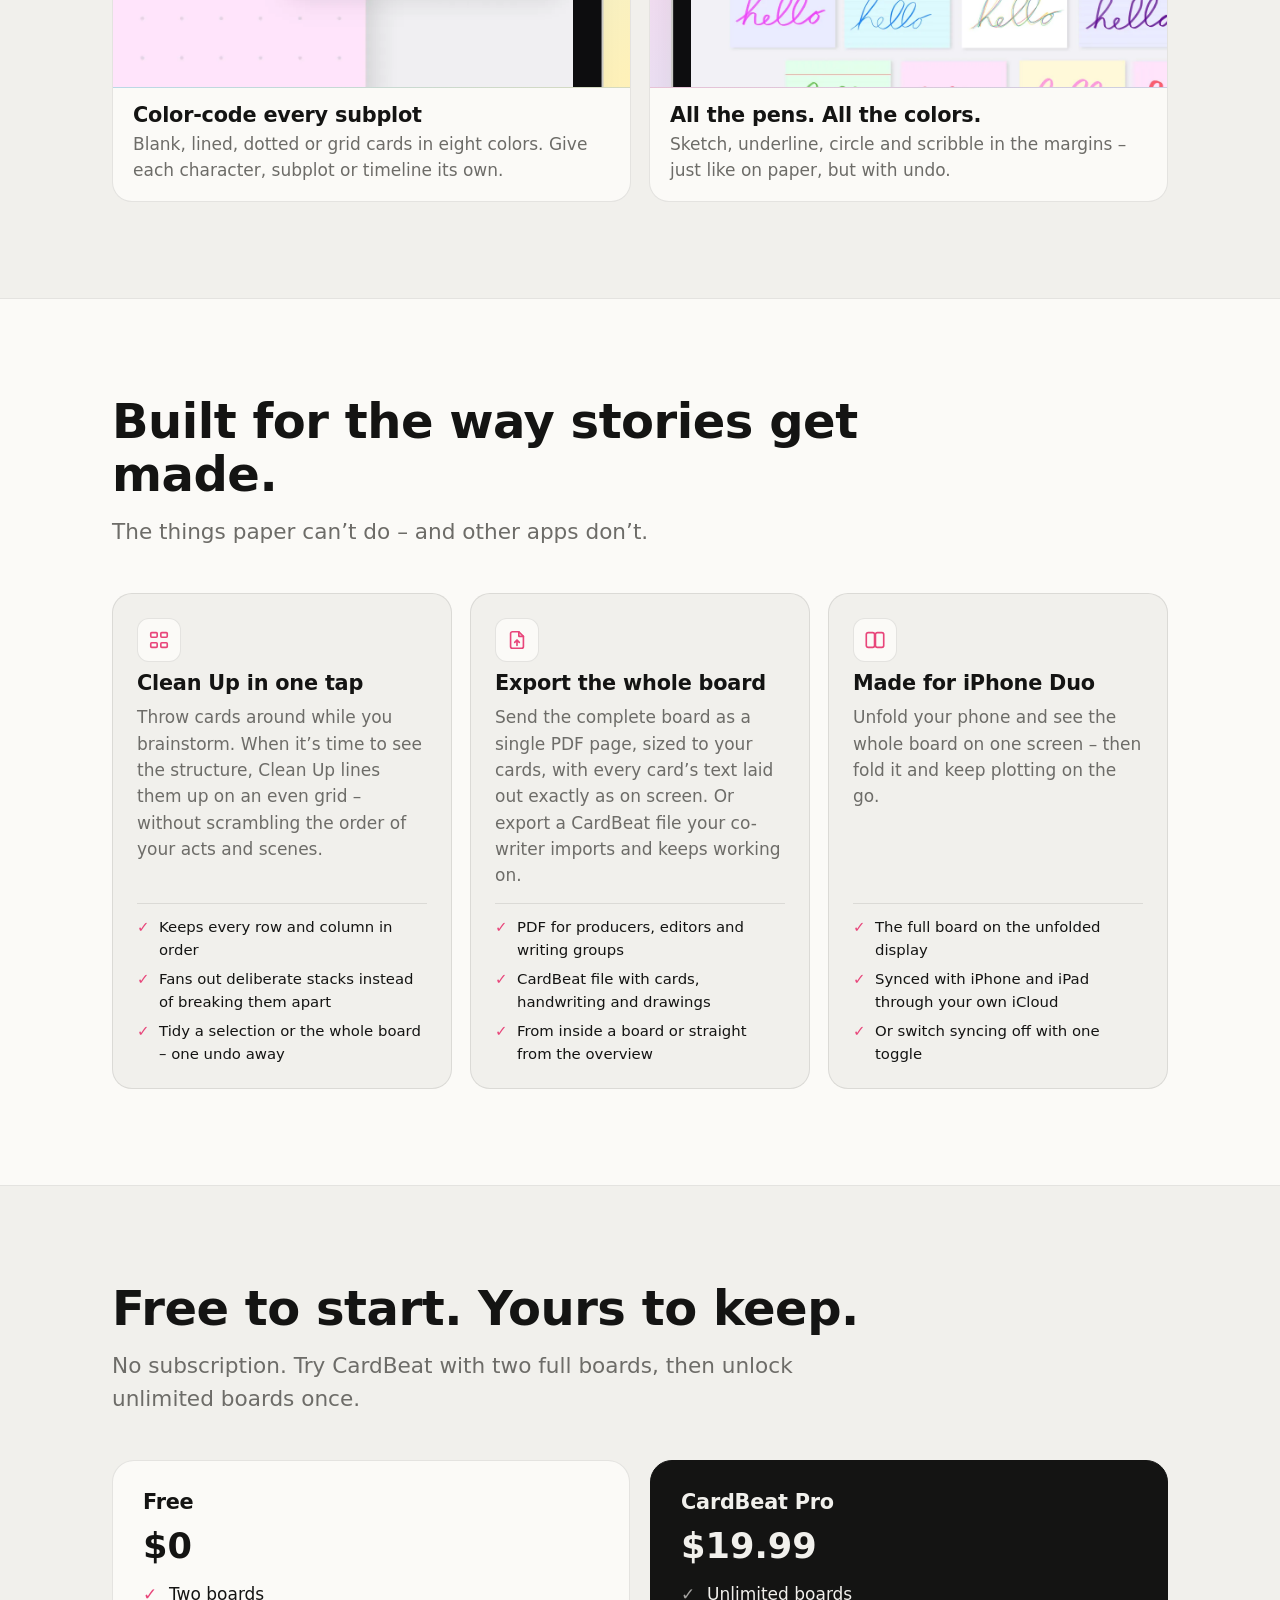
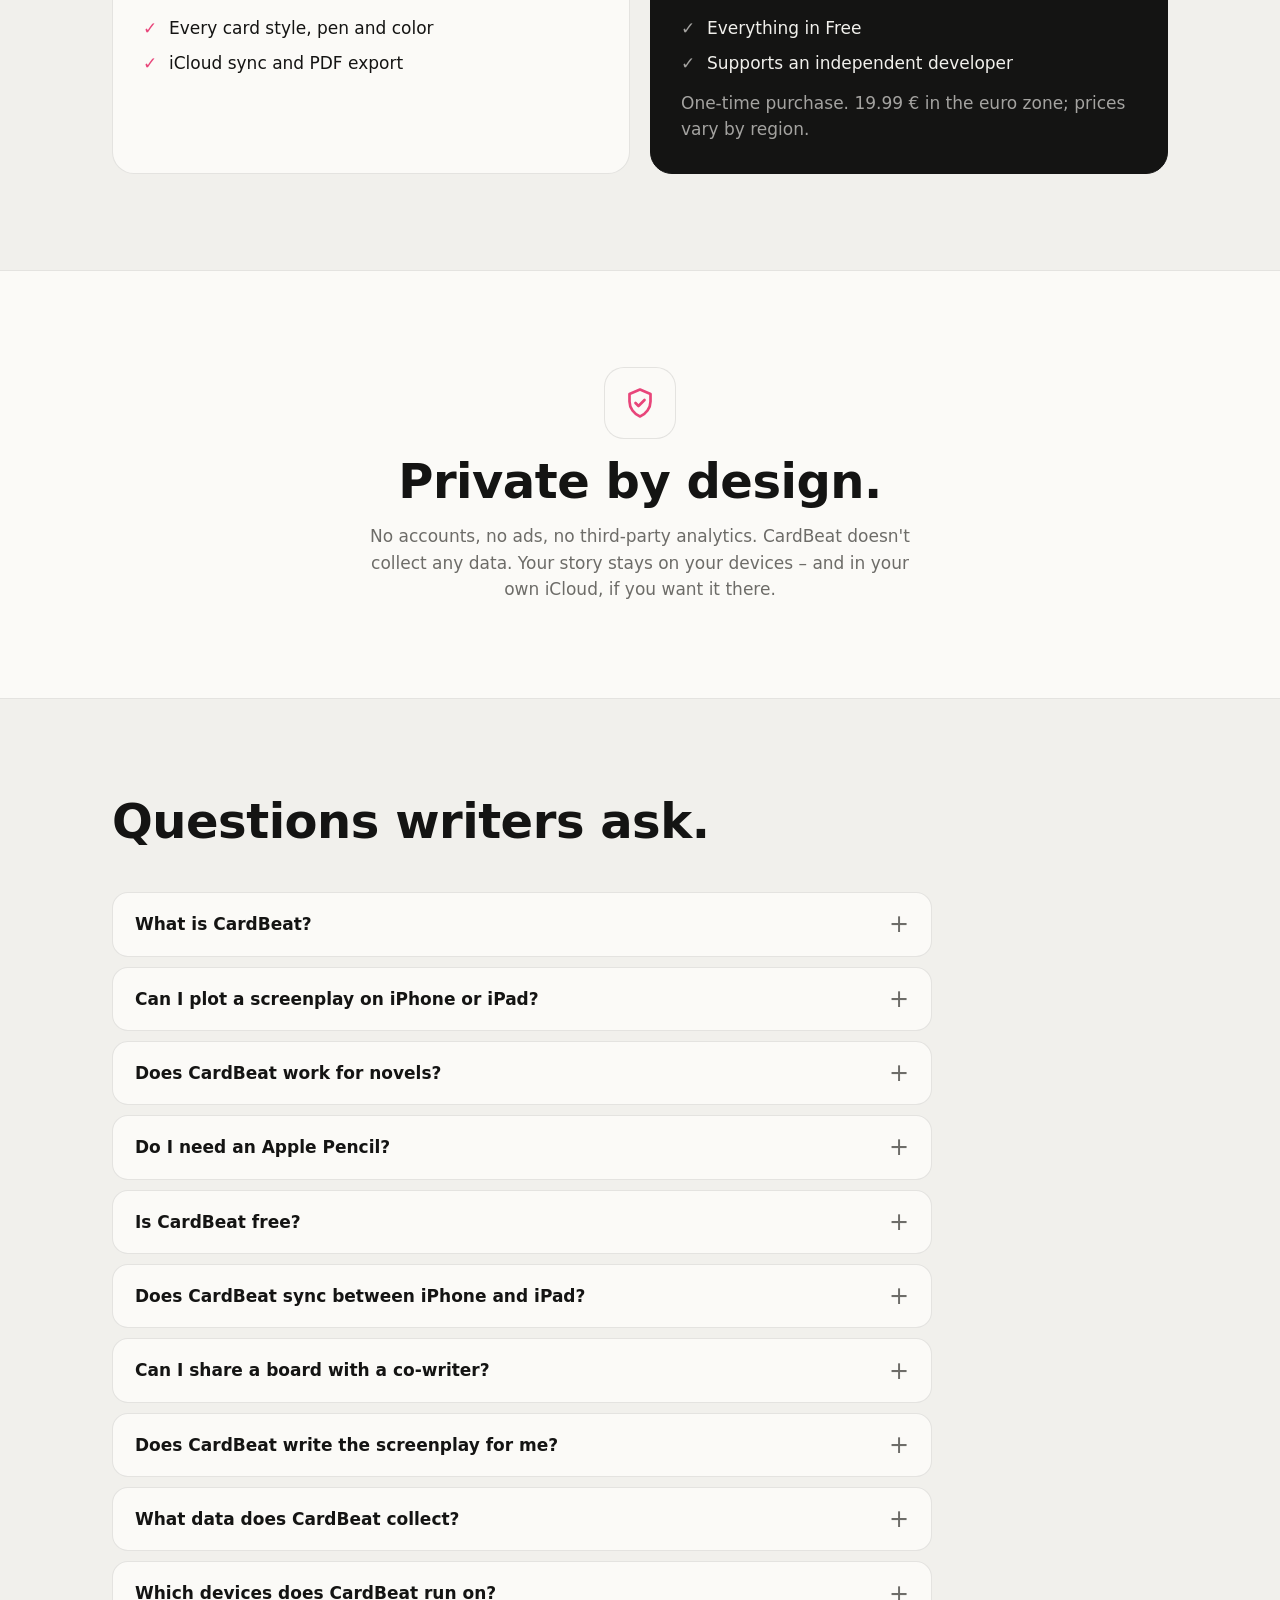
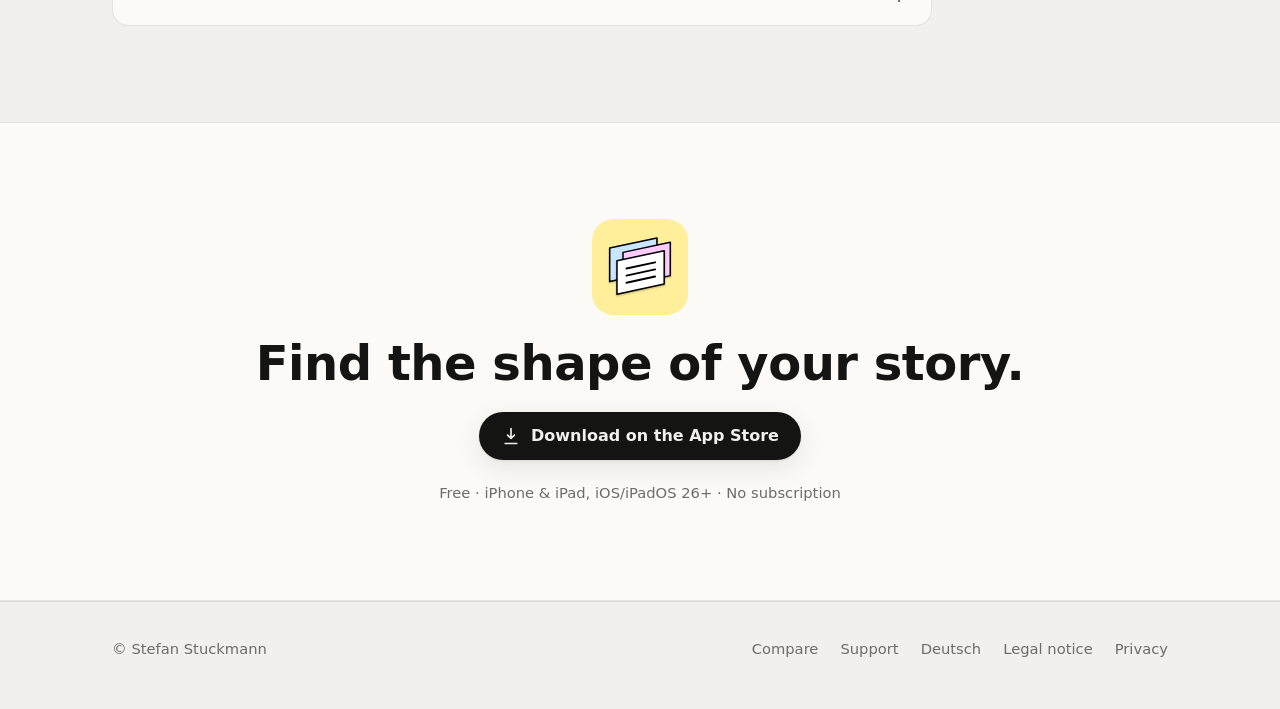
==== commit 521059f2: "Lead with screenwriters, the founder and writers' room mode - Hero: a concrete subhead for screenwri" ====
--- a/index.html
+++ b/index.html
@@ -3,8 +3,8 @@
 <head>
 <meta charset="utf-8">
 <meta name="viewport" content="width=device-width, initial-scale=1, viewport-fit=cover">
-<title>CardBeat – Plot your novel or screenplay on index cards (iPhone &amp; iPad)</title>
-<meta name="description" content="CardBeat is a digital corkboard for plotting novels, screenplays and short stories on iPhone and iPad. Handwrite or type on index cards, rearrange acts and scenes, sync with iCloud. Free to start, no subscription.">
+<title>CardBeat – Plot your screenplay or novel on index cards (iPhone &amp; iPad)</title>
+<meta name="description" content="CardBeat is a digital corkboard for screenwriters and novelists on iPhone and iPad. Plot every scene on an index card, show the board on a TV in your writers’ room and tidy it with Clean Up. Free to start, no subscription.">
 <meta name="apple-itunes-app" content="app-id=1488252091">
 <meta name="theme-color" content="#f1f0ec" media="(prefers-color-scheme: light)">
 <meta name="theme-color" content="#151412" media="(prefers-color-scheme: dark)">
@@ -17,7 +17,7 @@
 <meta property="og:type" content="website">
 <meta property="og:url" content="https://cardbeat.app/">
 <meta property="og:title" content="CardBeat – Plot your story on index cards">
-<meta property="og:description" content="A digital corkboard for novels and screenplays on iPhone and iPad. Free to start, no subscription.">
+<meta property="og:description" content="The digital corkboard for screenwriters on iPhone and iPad – with a writers’ room mode for TVs and projectors. Free to start, no subscription.">
 <meta property="og:image" content="https://cardbeat.app/assets/og.jpg">
 <meta name="twitter:card" content="summary_large_image">
 <link rel="stylesheet" href="assets/site.css">
@@ -29,13 +29,13 @@
   "url": "https://cardbeat.app/",
   "image": "https://cardbeat.app/assets/icon-512.png",
   "alternateName": "CardBeat – Plot Your Story",
-  "description": "A digital corkboard for plotting novels, screenplays and short stories with index cards on iPhone and iPad.",
+  "description": "A digital corkboard for plotting screenplays, novels and short stories with index cards on iPhone and iPad, with a writers’ room mode for TVs and projectors.",
   "applicationCategory": "ProductivityApplication",
   "operatingSystem": "iOS 26, iPadOS 26",
   "downloadUrl": "https://apps.apple.com/app/id1488252091",
-  "author": { "@type": "Person", "name": "Stefan Stuckmann" },
-  "offers": { "@type": "Offer", "price": "0", "priceCurrency": "USD", "description": "Free with two boards. A one-time in-app purchase unlocks unlimited boards." },
-  "featureList": ["Handwriting with Apple Pencil or finger", "Keyboard input on cards", "Blank, lined, dotted and grid cards in eight colors", "Free card placement with optional snap-to-grid", "Clean Up: tidy cards onto an even grid while keeping their order", "Mini-map for large boards", "iCloud sync with an off switch", "PDF export", "Board import and export", "External display and projector view", "iPhone Duo support"]
+  "author": { "@type": "Person", "name": "Stefan Stuckmann", "jobTitle": "TV showrunner" },
+  "offers": { "@type": "Offer", "price": "0", "priceCurrency": "USD", "description": "Free with two boards. A one-time in-app purchase ($19.99 in the US, 19.99 € in the euro zone; prices vary by region) unlocks unlimited boards." },
+  "featureList": ["Writers’ room mode: a clean board view on a TV, monitor or projector", "Handwriting with Apple Pencil or finger", "Keyboard input on cards", "Blank, lined, dotted and grid cards in eight colors", "Free card placement with optional snap-to-grid", "Clean Up: tidy cards onto an even grid while keeping their order", "Mini-map for large boards", "iCloud sync with an off switch", "PDF export", "Board import and export", "iPhone Duo support"]
 }
 </script>
 <script type="application/ld+json">
@@ -47,7 +47,7 @@
     { "@type": "Question", "name": "Can I plot a screenplay on iPhone or iPad?", "acceptedAnswer": { "@type": "Answer", "text": "Yes. CardBeat is built for exactly that. Put every scene on a card, line the cards up by act and move them until the structure works. Connect a TV or projector to show the board in a writers' room." } },
     { "@type": "Question", "name": "Does CardBeat work for novels?", "acceptedAnswer": { "@type": "Answer", "text": "Yes. Use cards for chapters, scenes or plot points, and color-code them by point of view, subplot or timeline." } },
     { "@type": "Question", "name": "Do I need an Apple Pencil?", "acceptedAnswer": { "@type": "Answer", "text": "No. You can write on cards with your finger or type with the on-screen or a hardware keyboard. Apple Pencil works too." } },
-    { "@type": "Question", "name": "Is CardBeat free?", "acceptedAnswer": { "@type": "Answer", "text": "CardBeat is free with two boards. A one-time in-app purchase unlocks unlimited boards. There is no subscription." } },
+    { "@type": "Question", "name": "Is CardBeat free?", "acceptedAnswer": { "@type": "Answer", "text": "CardBeat is free with two boards. A one-time in-app purchase unlocks unlimited boards: $19.99 in the US and 19.99 € in the euro zone; prices vary by region. There is no subscription." } },
     { "@type": "Question", "name": "Does CardBeat sync between iPhone and iPad?", "acceptedAnswer": { "@type": "Answer", "text": "Yes, through your own iCloud account. You can switch syncing off in the app's settings and keep your boards on one device." } },
     { "@type": "Question", "name": "Can I share a board with a co-writer?", "acceptedAnswer": { "@type": "Answer", "text": "Yes. Export a board as a PDF for feedback, or as a CardBeat file that your co-writer can import and keep working on. CardBeat does not offer real-time collaboration on the same board." } },
     { "@type": "Question", "name": "Does CardBeat write the screenplay for me?", "acceptedAnswer": { "@type": "Answer", "text": "No. CardBeat is for structure: finding the shape of your story before and while you write. Write the pages in your screenwriting or writing app of choice, such as Final Draft, Fade In, Highland or Scrivener." } },
@@ -68,7 +68,7 @@
       <a class="hide-sm" href="#faq">FAQ</a>
       <a class="hide-xs" href="compare.html">Compare</a>
       <a href="de/" hreflang="de" lang="de">Deutsch</a>
-      <a class="btn btn-sm" href="https://apps.apple.com/app/id1488252091">Get the app</a>
+      <a class="btn btn-sm" href="https://apps.apple.com/app/apple-store/id1488252091?pt=119216074&amp;ct=Webseite-Header&amp;mt=8">Get the app</a>
     </nav>
   </div>
 </header>
@@ -81,14 +81,15 @@
   <div class="wrap">
     <div class="hero-copy">
       <h1>Plot your story<br>on index cards.</h1>
-      <p class="lede">CardBeat is a digital corkboard for iPhone and iPad. It keeps all the fun things about index cards – and gets rid of all the rest.</p>
+      <p class="lede">The digital corkboard for screenwriters. Put every scene on a card, shuffle until the structure works – and show the whole board on the TV in your writers’ room. Just as good for novels.</p>
       <div class="hero-cta">
-        <a class="btn" href="https://apps.apple.com/app/id1488252091">
+        <a class="btn" href="https://apps.apple.com/app/apple-store/id1488252091?pt=119216074&amp;ct=Webseite-Hero&amp;mt=8">
           <svg viewBox="0 0 24 24" fill="none" stroke="currentColor" stroke-width="2" stroke-linecap="round" stroke-linejoin="round" aria-hidden="true"><path d="M12 3v12m0 0-4-4m4 4 4-4M5 21h14"/></svg>
           Download on the App Store
         </a>
-        <span class="meta">Free · iPhone &amp; iPad · No subscription</span>
+        <span class="meta"><span>Free</span> · <span>iPhone &amp; iPad, iOS/iPadOS 26+</span> · <span>No subscription</span></span>
       </div>
+      <p class="founder">Built by Stefan Stuckmann, an experienced TV showrunner, for his own writers’ room.</p>
     </div>
 
 
@@ -99,6 +100,17 @@
   </div>
 </section>
 
+<section class="section alt" id="writers-room">
+  <div class="wrap split">
+    <div class="tv"><img src="assets/img/tv_board.webp" width="1600" height="900" alt="A CardBeat board on a TV: three acts of handwritten, color-coded index cards, without any toolbars."><span class="tv-stand" aria-hidden="true"></span></div>
+    <div class="section-head" style="margin:0">
+      <h2>Take the board to the writers’ room.</h2>
+      <p class="lede">Plug in a TV, monitor or projector and CardBeat shows the board itself – not a mirror of your iPad. No toolbars, no menus, just your cards, laid out for the big screen. You keep plotting on the iPad while the whole room follows along.</p>
+      <ul class="checks"><li>Updates live as you move and edit cards</li><li>Fitted to any screen’s aspect ratio</li><li>Card size adjustable for any room</li><li>Follows whichever board you open</li></ul>
+    </div>
+  </div>
+</section>
+
 <section class="section" id="features">
   <div class="wrap">
     <div class="section-head">
@@ -133,12 +145,6 @@
       <p class="lede">The things paper can’t do – and other apps don’t.</p>
     </div>
     <div class="specials">
-      <article class="special">
-        <svg viewBox="0 0 24 24" fill="none" stroke="currentColor" stroke-width="1.8" stroke-linecap="round" stroke-linejoin="round" aria-hidden="true"><rect x="2" y="4" width="20" height="13" rx="2"/><path d="M8 21h8M12 17v4"/></svg>
-        <h3>Writers’ room mode</h3>
-        <p>Connect a TV, monitor or projector and CardBeat shows the board itself – not a mirror of your iPad. No toolbars, no menus, just cards, laid out for the screen. Keep plotting on the iPad while the whole room follows along.</p>
-        <ul><li>Updates as you move and edit cards</li><li>Fitted to the screen’s aspect ratio</li><li>Card size adjustable for any room</li></ul>
-      </article>
       <article class="special">
         <svg viewBox="0 0 24 24" fill="none" stroke="currentColor" stroke-width="1.8" stroke-linecap="round" stroke-linejoin="round" aria-hidden="true"><rect x="3" y="4" width="7" height="5" rx="1"/><rect x="14" y="4" width="7" height="5" rx="1"/><rect x="3" y="15" width="7" height="5" rx="1"/><rect x="14" y="15" width="7" height="5" rx="1"/></svg>
         <h3>Clean Up in one tap</h3>
@@ -151,22 +157,17 @@
         <p>Send the complete board as a single PDF page, sized to your cards, with every card’s text laid out exactly as on screen. Or export a CardBeat file your co-writer imports and keeps working on.</p>
         <ul><li>PDF for producers, editors and writing groups</li><li>CardBeat file with cards, handwriting and drawings</li><li>From inside a board or straight from the overview</li></ul>
       </article>
-    </div>
-  </div>
-</section>
-
-<section class="section">
-  <div class="wrap split">
-    <div class="device duo-shot"><img src="assets/img/d_story.webp" width="1400" height="985" loading="lazy" alt="A full CardBeat board on the unfolded iPhone Duo."></div>
-    <div class="section-head" style="margin:0">
-      <h2>Unfold the big picture.</h2>
-      <p class="lede">CardBeat is made for iPhone Duo. Unfold your phone and see your whole story on one screen – then fold it and keep plotting on the go.</p>
-      <p class="lede">Your boards stay in sync across iPhone, iPad and iPhone Duo through your own iCloud – or switch syncing off with a single toggle.</p>
-    </div>
-  </div>
-</section>
-
-<section class="section alt" id="pricing">
+      <article class="special">
+        <svg viewBox="0 0 24 24" fill="none" stroke="currentColor" stroke-width="1.8" stroke-linecap="round" stroke-linejoin="round" aria-hidden="true"><rect x="2.5" y="4" width="9" height="16" rx="2"/><rect x="12.5" y="4" width="9" height="16" rx="2"/></svg>
+        <h3>Made for iPhone Duo</h3>
+        <p>Unfold your phone and see the whole board on one screen – then fold it and keep plotting on the go.</p>
+        <ul><li>The full board on the unfolded display</li><li>Synced with iPhone and iPad through your own iCloud</li><li>Or switch syncing off with one toggle</li></ul>
+      </article>
+    </div>
+  </div>
+</section>
+
+<section class="section" id="pricing">
   <div class="wrap">
     <div class="section-head">
       <h2>Free to start. Yours to keep.</h2>
@@ -180,15 +181,15 @@
       </div>
       <div class="plan pro">
         <h3>CardBeat Pro</h3>
-        <div class="price">One-time</div>
+        <div class="price">$19.99</div>
         <ul><li>Unlimited boards</li><li>Everything in Free</li><li>Supports an independent developer</li></ul>
-        <p class="muted">Price shown in the App Store for your region.</p>
+        <p class="muted">One-time purchase. 19.99 € in the euro zone; prices vary by region.</p>
       </div>
     </div>
   </div>
 </section>
 
-<section class="section">
+<section class="section alt">
   <div class="wrap privacy">
     <div class="badge"><svg viewBox="0 0 24 24" fill="none" stroke="currentColor" stroke-width="1.8" stroke-linecap="round" stroke-linejoin="round" aria-hidden="true"><path d="M12 3 5 6v5c0 4.4 3 8.4 7 10 4-1.6 7-5.6 7-10V6l-7-3Z"/><path d="m9 12 2 2 4-4"/></svg></div>
     <h2>Private by design.</h2>
@@ -196,7 +197,7 @@
   </div>
 </section>
 
-<section class="section alt" id="faq">
+<section class="section" id="faq">
   <div class="wrap">
     <div class="section-head"><h2>Questions writers ask.</h2></div>
     <div class="faq">
@@ -204,7 +205,7 @@
       <details><summary>Can I plot a screenplay on iPhone or iPad?</summary><div><p>Yes. CardBeat is built for exactly that. Put every scene on a card, line the cards up by act and move them until the structure works. Connect a TV or projector to show the board in a writers' room.</p></div></details>
       <details><summary>Does CardBeat work for novels?</summary><div><p>Yes. Use cards for chapters, scenes or plot points, and color-code them by point of view, subplot or timeline.</p></div></details>
       <details><summary>Do I need an Apple Pencil?</summary><div><p>No. You can write on cards with your finger or type with the on-screen or a hardware keyboard. Apple Pencil works too.</p></div></details>
-      <details><summary>Is CardBeat free?</summary><div><p>CardBeat is free with two boards. A one-time in-app purchase unlocks unlimited boards. There is no subscription.</p></div></details>
+      <details><summary>Is CardBeat free?</summary><div><p>CardBeat is free with two boards. A one-time in-app purchase unlocks unlimited boards: $19.99 in the US and 19.99 € in the euro zone; prices vary by region. There is no subscription.</p></div></details>
       <details><summary>Does CardBeat sync between iPhone and iPad?</summary><div><p>Yes, through your own iCloud account. You can switch syncing off in the app's settings and keep your boards on one device.</p></div></details>
       <details><summary>Can I share a board with a co-writer?</summary><div><p>Yes. Export a board as a PDF for feedback, or as a CardBeat file that your co-writer can import and keep working on. CardBeat does not offer real-time collaboration on the same board.</p></div></details>
       <details><summary>Does CardBeat write the screenplay for me?</summary><div><p>No. CardBeat is for structure: finding the shape of your story before and while you write. Write the pages in your screenwriting or writing app of choice, such as Final Draft, Fade In, Highland or Scrivener.</p><p>Wondering how CardBeat compares? <a href="compare.html">See CardBeat next to Scrivener, Freeform and paper index cards.</a></p></div></details>
@@ -214,15 +215,15 @@
   </div>
 </section>
 
-<section class="section">
+<section class="section alt">
   <div class="wrap final">
     <img src="assets/icon.svg" alt="" width="96" height="96">
     <h2>Find the shape of your story.</h2>
-    <a class="btn" href="https://apps.apple.com/app/id1488252091">
+    <a class="btn" href="https://apps.apple.com/app/apple-store/id1488252091?pt=119216074&amp;ct=Webseite-Ende&amp;mt=8">
       <svg viewBox="0 0 24 24" fill="none" stroke="currentColor" stroke-width="2" stroke-linecap="round" stroke-linejoin="round" aria-hidden="true"><path d="M12 3v12m0 0-4-4m4 4 4-4M5 21h14"/></svg>
       Download on the App Store
     </a>
-    <span class="meta">Free · iPhone &amp; iPad · No subscription</span>
+    <span class="meta"><span>Free</span> · <span>iPhone &amp; iPad, iOS/iPadOS 26+</span> · <span>No subscription</span></span>
   </div>
 </section>
 </main>
--- a/assets/site.css
+++ b/assets/site.css
@@ -8,6 +8,7 @@
   --line: rgba(20, 20, 19, 0.1);
   --accent: #e8457a;
   --accent-ink: #fff;
+  --system-blue: #007aff; /* Apple systemBlue */
   --glow-a: #ffd6ec;
   --glow-b: #cdeefe;
   --glow-c: #fff1b8;
@@ -31,6 +32,7 @@
     --muted: #a6a39b;
     --line: rgba(243, 241, 236, 0.12);
     --accent: #ff6b98;
+    --system-blue: #0a84ff;
     --glow-a: #4a2238;
     --glow-b: #173a4a;
     --glow-c: #3d3418;
@@ -46,6 +48,7 @@
   --muted: #a6a39b;
   --line: rgba(243, 241, 236, 0.12);
   --accent: #ff6b98;
+  --system-blue: #0a84ff;
   --glow-a: #4a2238;
   --glow-b: #173a4a;
   --glow-c: #3d3418;
@@ -105,7 +108,10 @@
 .btn:hover { transform: translateY(-1px); box-shadow: var(--shadow-lift); }
 .btn svg { width: 20px; height: 20px; }
 .btn-sm { padding: 9px 14px; font-size: 0.9rem; }
+.nav .btn { background: var(--system-blue); color: #fff; }
 .meta { color: var(--muted); font-size: 0.92rem; }
+.meta span { white-space: nowrap; } /* wrap between items, never inside one */
+.founder { color: var(--muted); font-size: 0.95rem; padding-left: 12px; border-left: 3px solid var(--accent); max-width: 36em; }
 
 /* ---------- Hero ---------- */
 .hero { position: relative; padding: 56px 0 24px; overflow: hidden; }
@@ -157,6 +163,10 @@
 .feature-body { padding: 16px 20px 18px; display: grid; gap: 4px; }
 .feature-body p { color: var(--muted); }
 
+/* Writers' room: the board on a TV. Bezel and stand scale with the TV's own width. */
+.tv { container-type: inline-size; }
+.tv img { width: calc(100% - 2.8cqw); margin: 1.4cqw 1.4cqw 0; border-radius: 0.5cqw; box-shadow: 0 0 0 1.4cqw #111, 0 0 0 calc(1.4cqw + 1px) #3a3a3a, var(--shadow-lift); }
+.tv-stand { display: block; width: 26cqw; height: 4.5cqw; margin: 1.4cqw auto 0; background: linear-gradient(#2c2c2c, #111); clip-path: polygon(42% 0, 58% 0, 100% 100%, 0 100%); }
 .specials { display: grid; gap: 18px; }
 @media (min-width: 900px) {
   .specials { grid-template-columns: repeat(3, 1fr); }
@@ -167,6 +177,9 @@
 .special { background: var(--bg); border: 1px solid var(--line); border-radius: 20px; padding: 24px 24px 22px; display: grid; gap: 10px; align-content: start; }
 .special svg { width: 44px; height: 44px; padding: 10px; border-radius: 12px; background: var(--surface); border: 1px solid var(--line); color: var(--accent); }
 .special p { color: var(--muted); }
+.checks { list-style: none; margin: 6px 0 0; padding: 0; display: grid; gap: 8px; }
+.checks li { padding-left: 24px; position: relative; }
+.checks li::before { content: "✓"; position: absolute; left: 0; color: var(--accent); font-weight: 700; }
 .special ul { list-style: none; margin: 4px 0 0; padding: 12px 0 0; border-top: 1px solid var(--line); display: grid; gap: 6px; font-size: 0.93rem; }
 .special li { padding-left: 22px; position: relative; }
 .special li::before { content: "✓"; position: absolute; left: 0; color: var(--accent); font-weight: 700; }
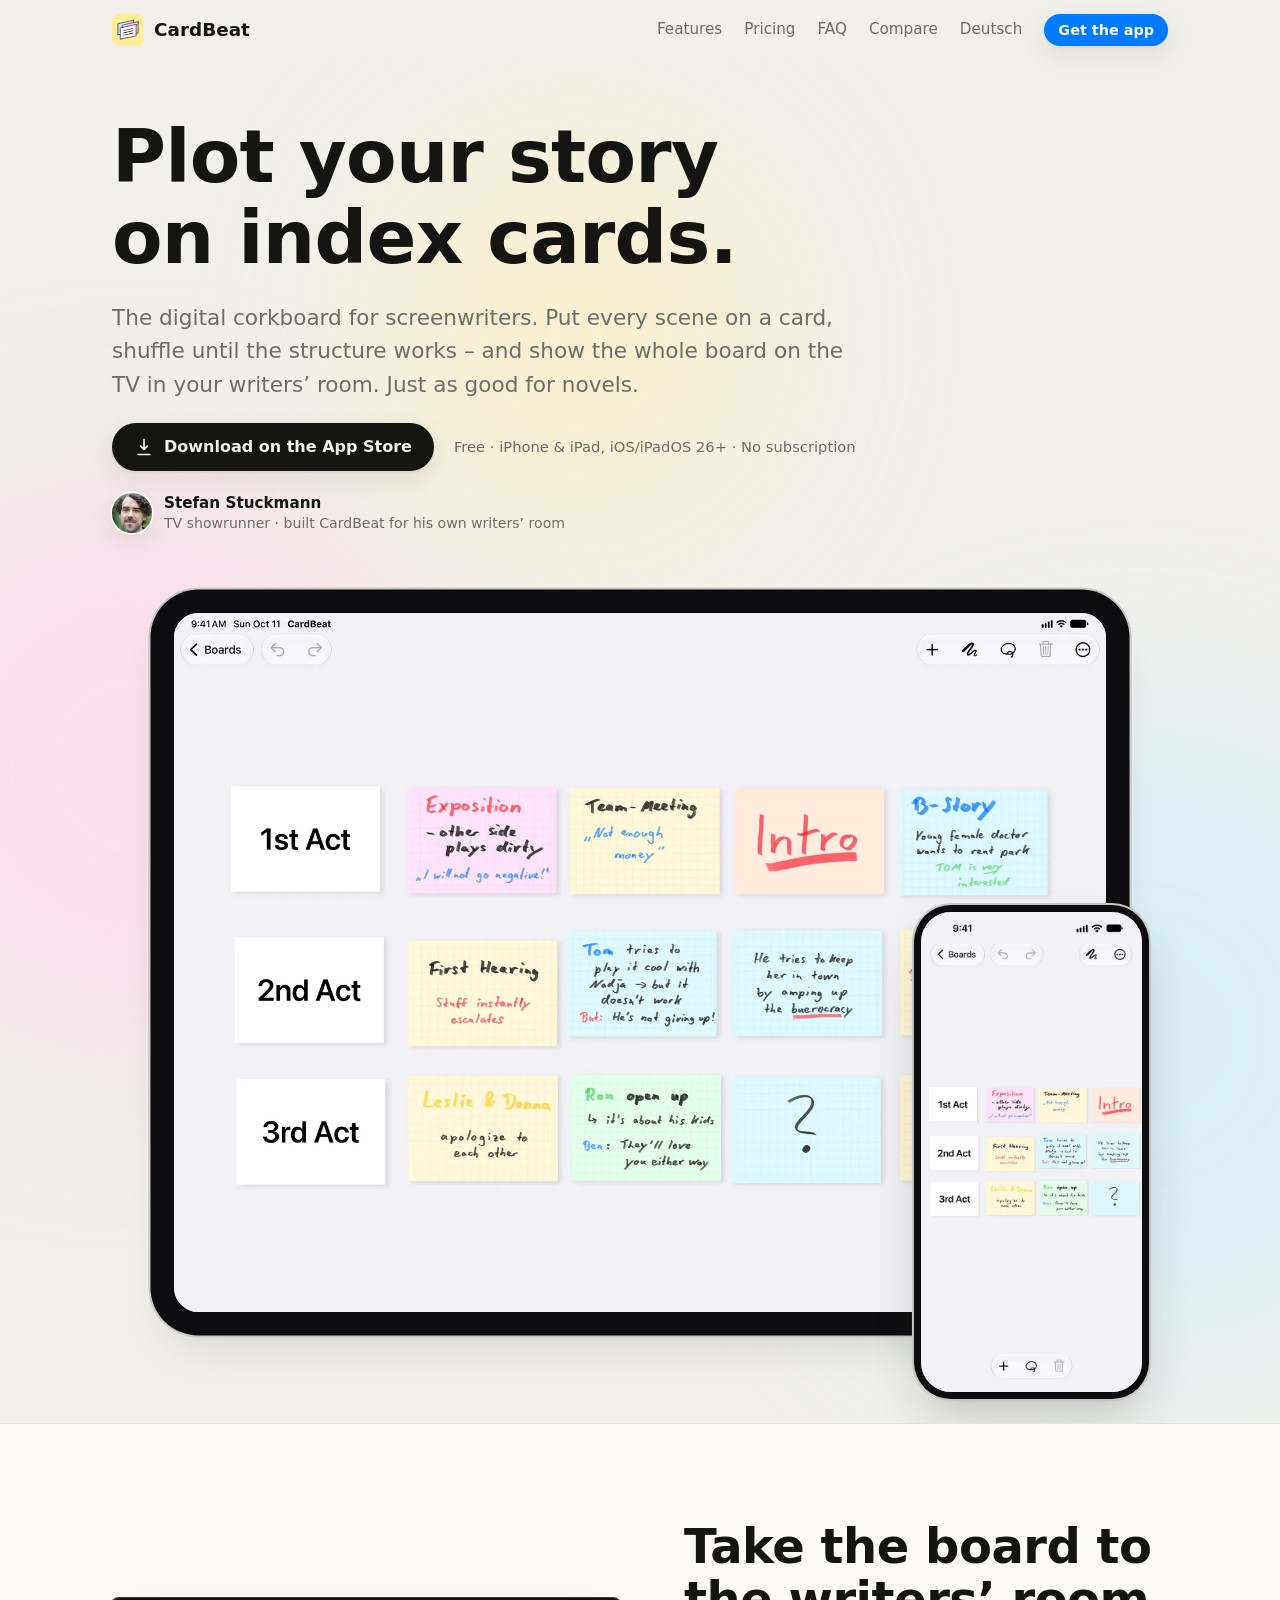
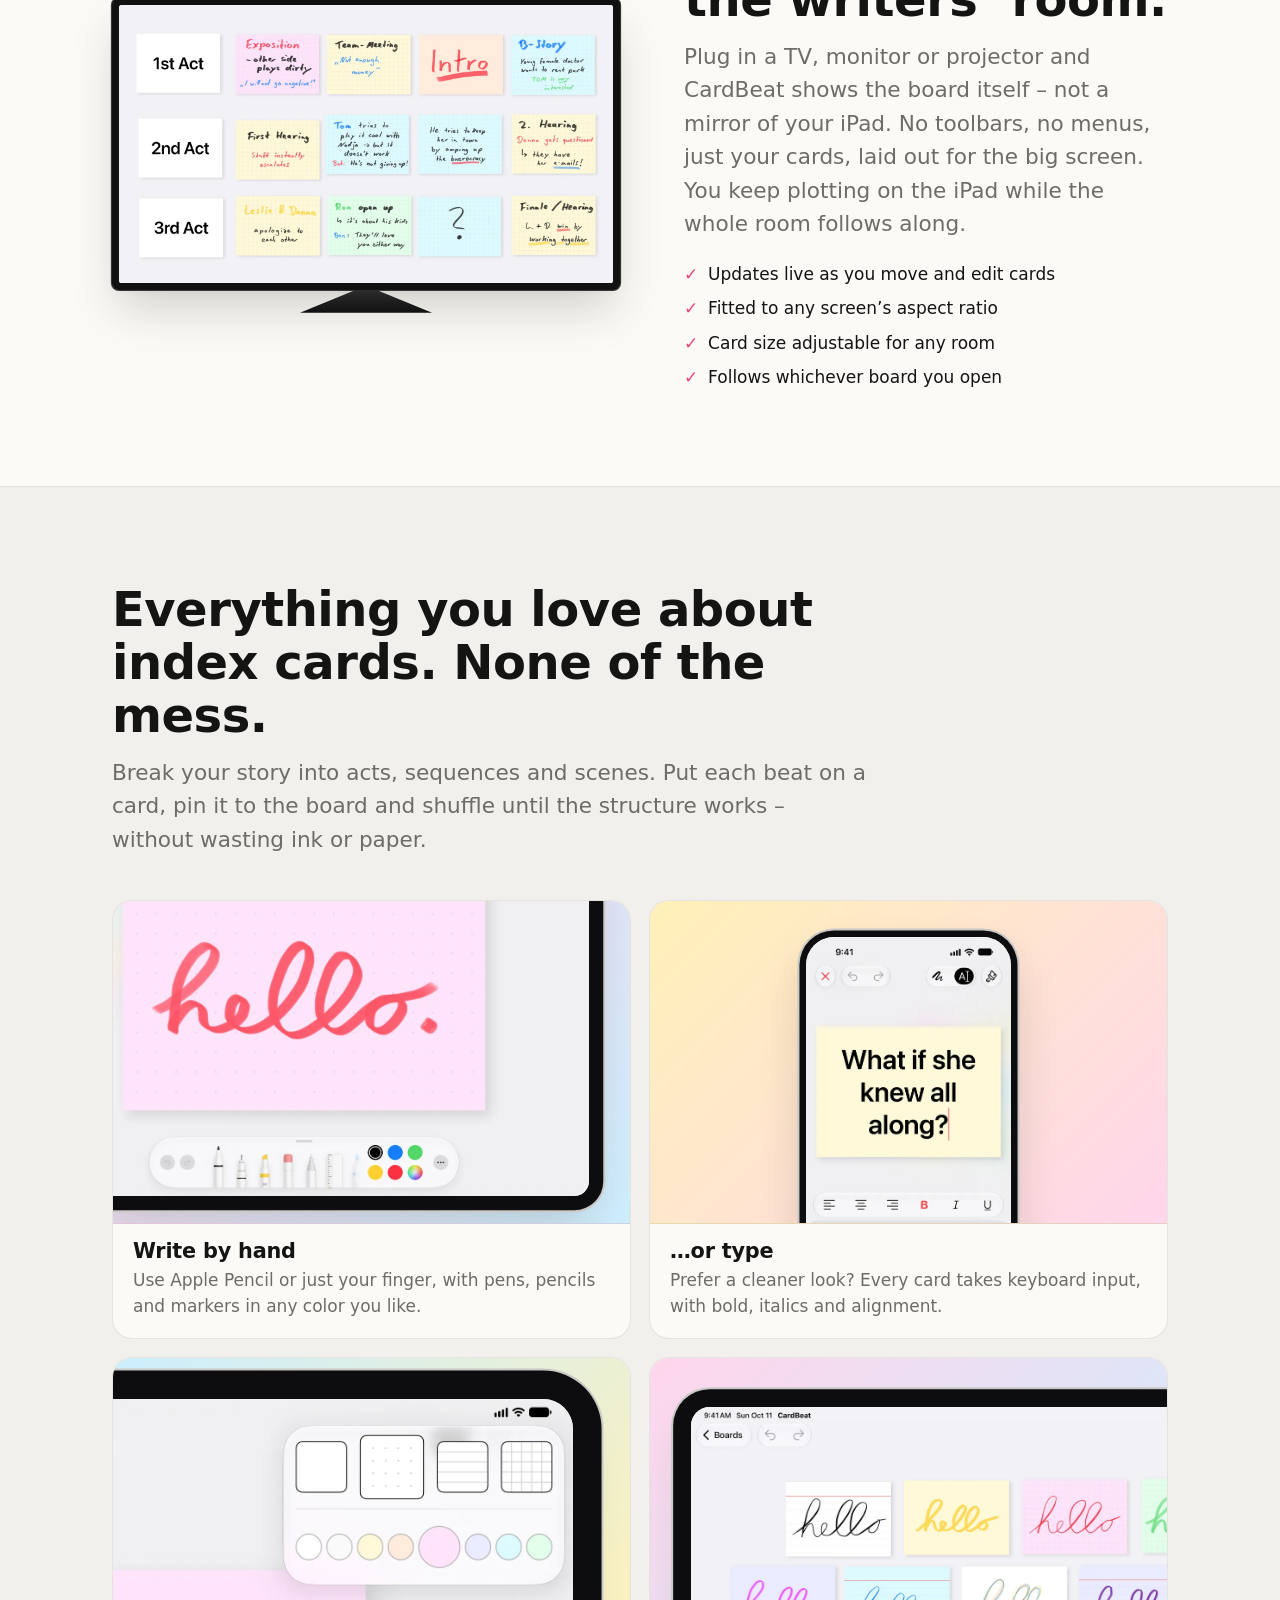
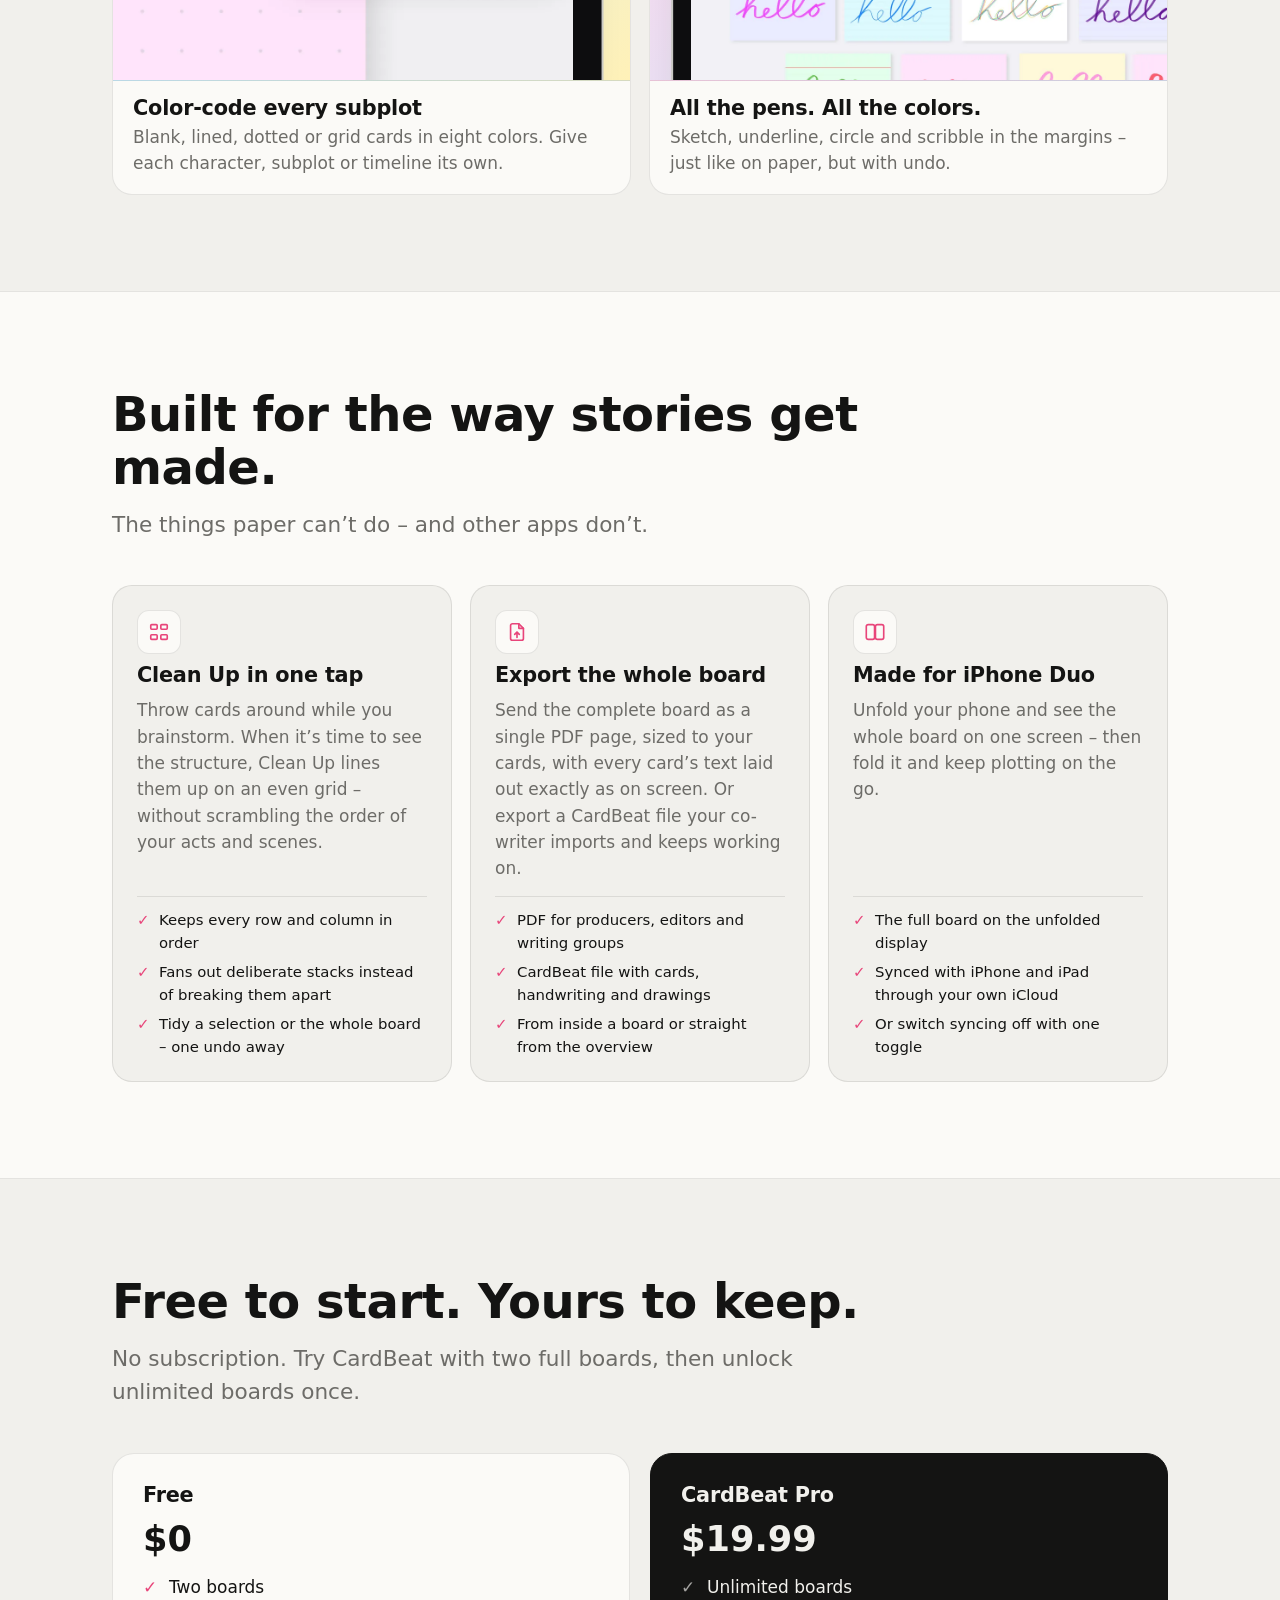
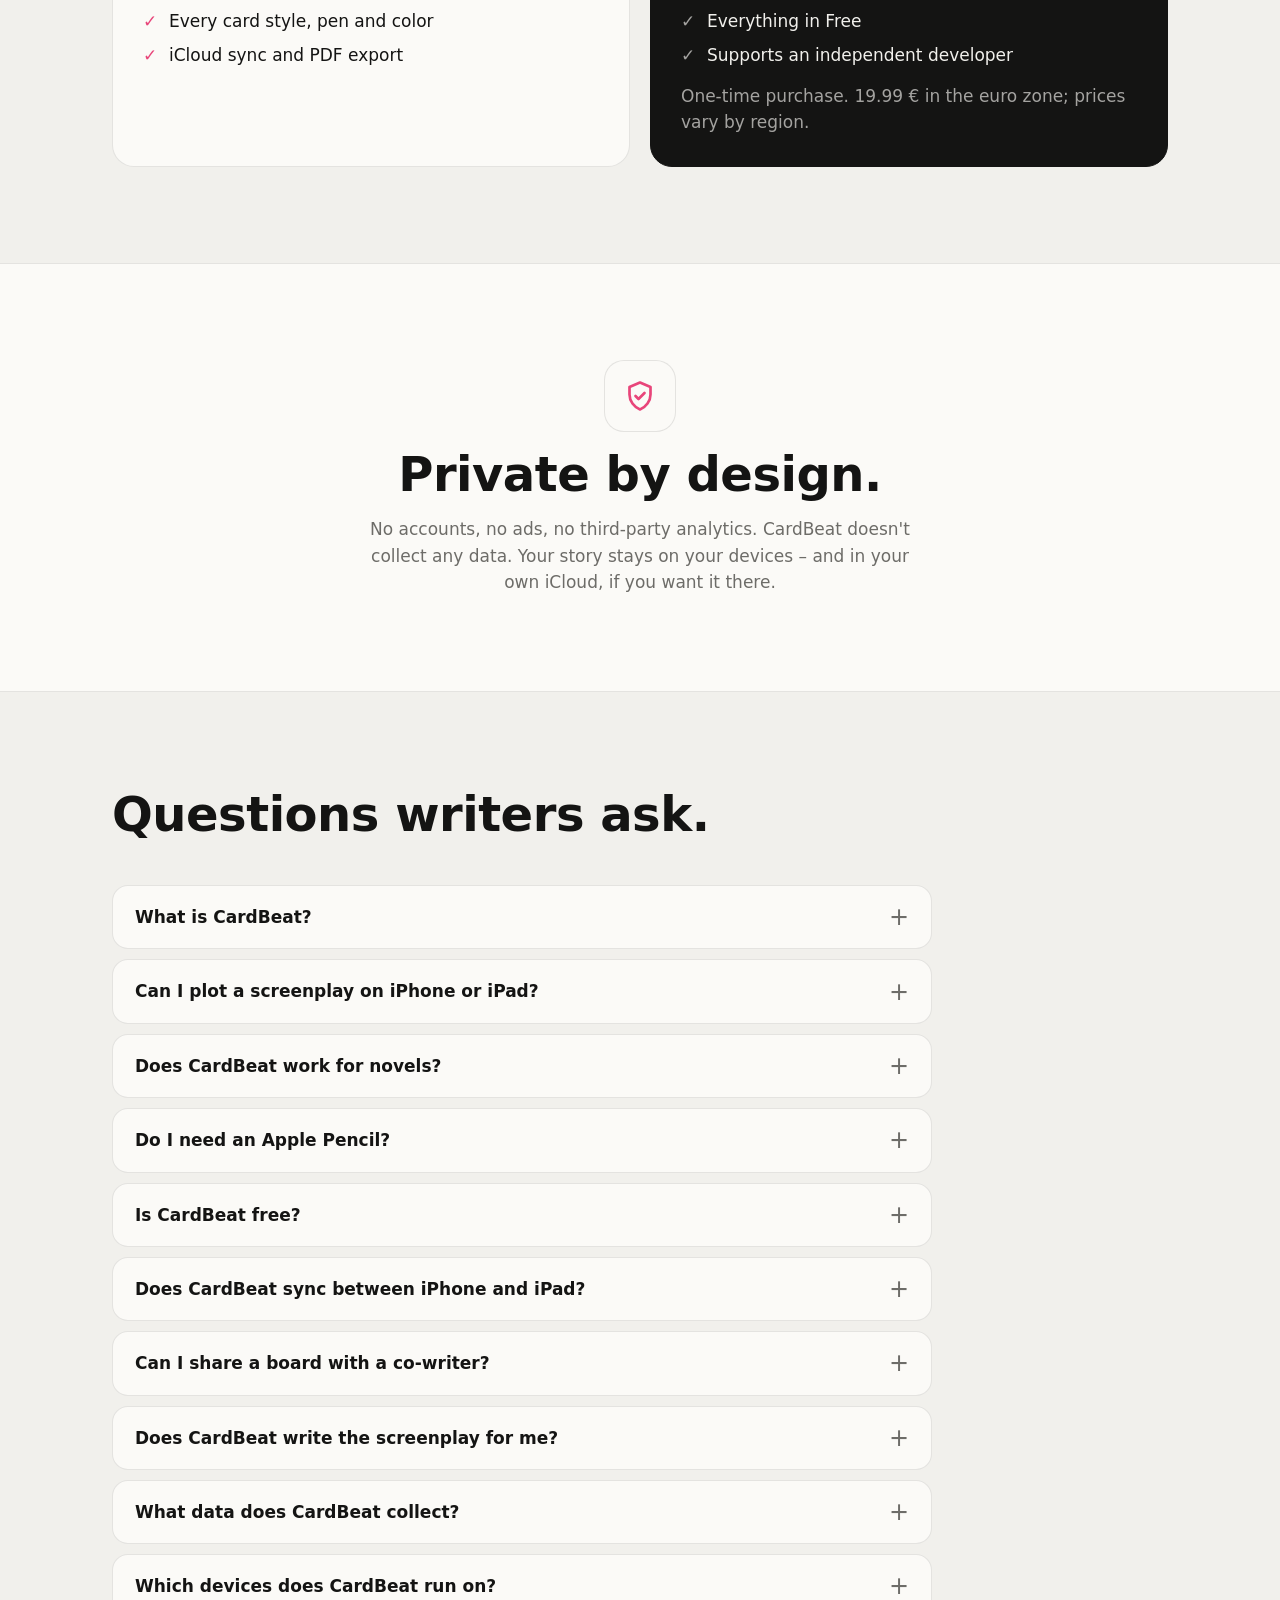
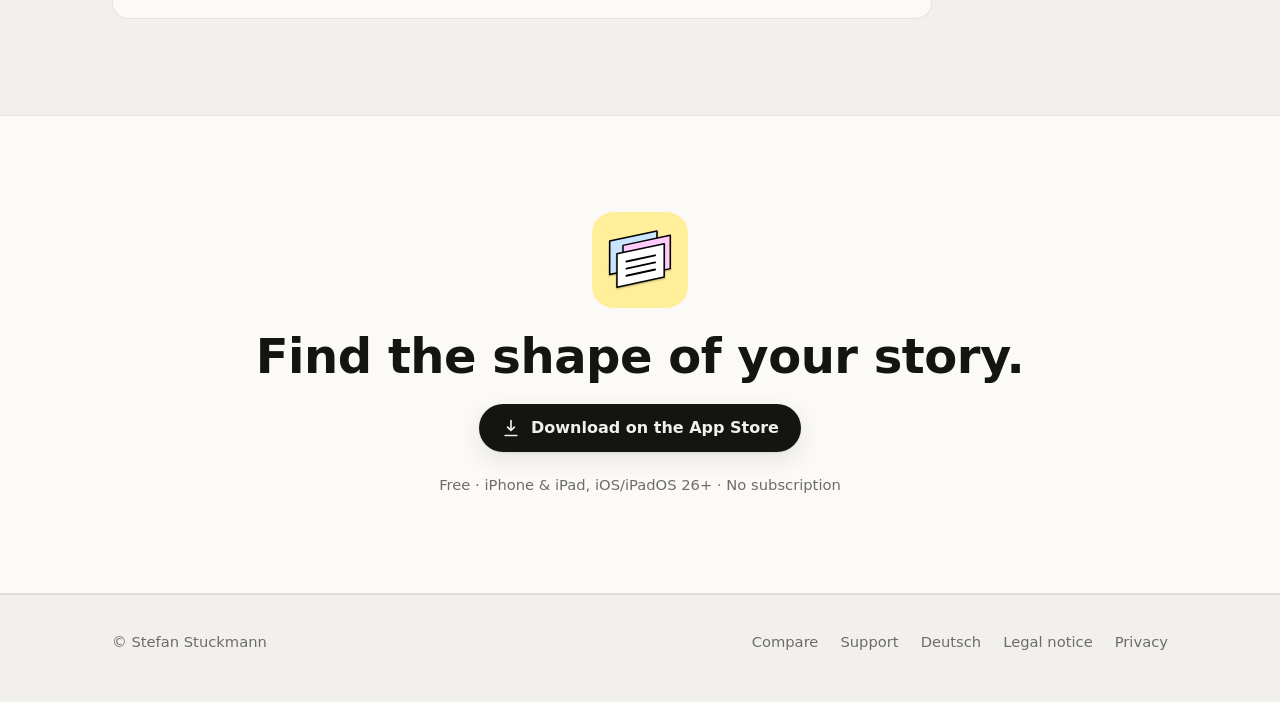
==== commit 4a0424f6: "Show the founder as a byline with a photo Replace the founder sentence with its red side bar by a so" ====
--- a/index.html
+++ b/index.html
@@ -33,7 +33,7 @@
   "applicationCategory": "ProductivityApplication",
   "operatingSystem": "iOS 26, iPadOS 26",
   "downloadUrl": "https://apps.apple.com/app/id1488252091",
-  "author": { "@type": "Person", "name": "Stefan Stuckmann", "jobTitle": "TV showrunner" },
+  "author": { "@type": "Person", "name": "Stefan Stuckmann", "jobTitle": "TV showrunner", "image": "https://cardbeat.app/assets/img/stefan.webp" },
   "offers": { "@type": "Offer", "price": "0", "priceCurrency": "USD", "description": "Free with two boards. A one-time in-app purchase ($19.99 in the US, 19.99 € in the euro zone; prices vary by region) unlocks unlimited boards." },
   "featureList": ["Writers’ room mode: a clean board view on a TV, monitor or projector", "Handwriting with Apple Pencil or finger", "Keyboard input on cards", "Blank, lined, dotted and grid cards in eight colors", "Free card placement with optional snap-to-grid", "Clean Up: tidy cards onto an even grid while keeping their order", "Mini-map for large boards", "iCloud sync with an off switch", "PDF export", "Board import and export", "iPhone Duo support"]
 }
@@ -89,7 +89,7 @@
         </a>
         <span class="meta"><span>Free</span> · <span>iPhone &amp; iPad, iOS/iPadOS 26+</span> · <span>No subscription</span></span>
       </div>
-      <p class="founder">Built by Stefan Stuckmann, an experienced TV showrunner, for his own writers’ room.</p>
+      <div class="byline"><img src="assets/img/stefan.webp" width="40" height="40" alt="Stefan Stuckmann"><div><strong>Stefan Stuckmann</strong><span>TV showrunner · built CardBeat for his own writers’ room</span></div></div>
     </div>
 
 
--- a/assets/site.css
+++ b/assets/site.css
@@ -111,7 +111,11 @@
 .nav .btn { background: var(--system-blue); color: #fff; }
 .meta { color: var(--muted); font-size: 0.92rem; }
 .meta span { white-space: nowrap; } /* wrap between items, never inside one */
-.founder { color: var(--muted); font-size: 0.95rem; padding-left: 12px; border-left: 3px solid var(--accent); max-width: 36em; }
+/* Founder byline, styled like a social media byline. */
+.byline { display: flex; align-items: center; gap: 12px; }
+.byline img { width: 40px; height: 40px; flex: none; border-radius: 50%; object-fit: cover; box-shadow: 0 0 0 2px var(--surface), var(--shadow); }
+.byline strong { display: block; font-size: 0.95rem; font-weight: 600; line-height: 1.3; }
+.byline span { display: block; color: var(--muted); font-size: 0.88rem; line-height: 1.35; }
 
 /* ---------- Hero ---------- */
 .hero { position: relative; padding: 56px 0 24px; overflow: hidden; }
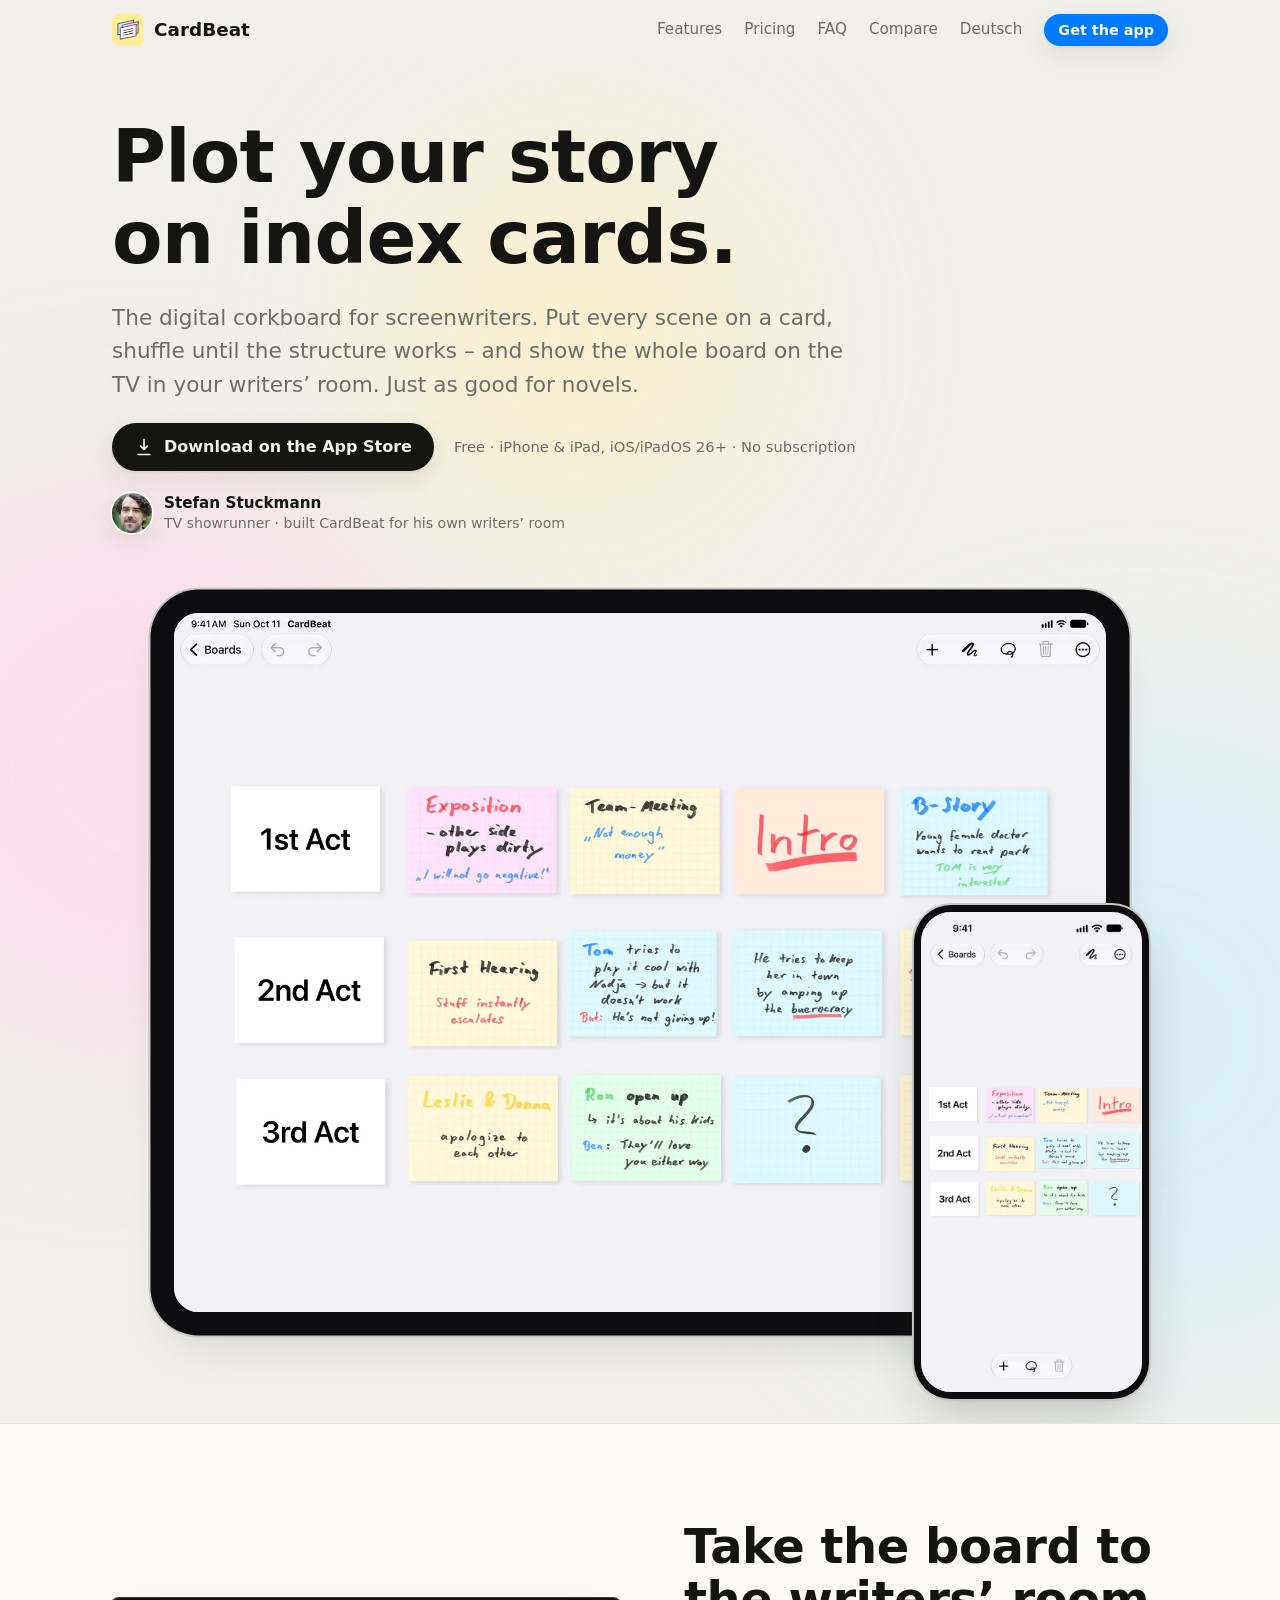
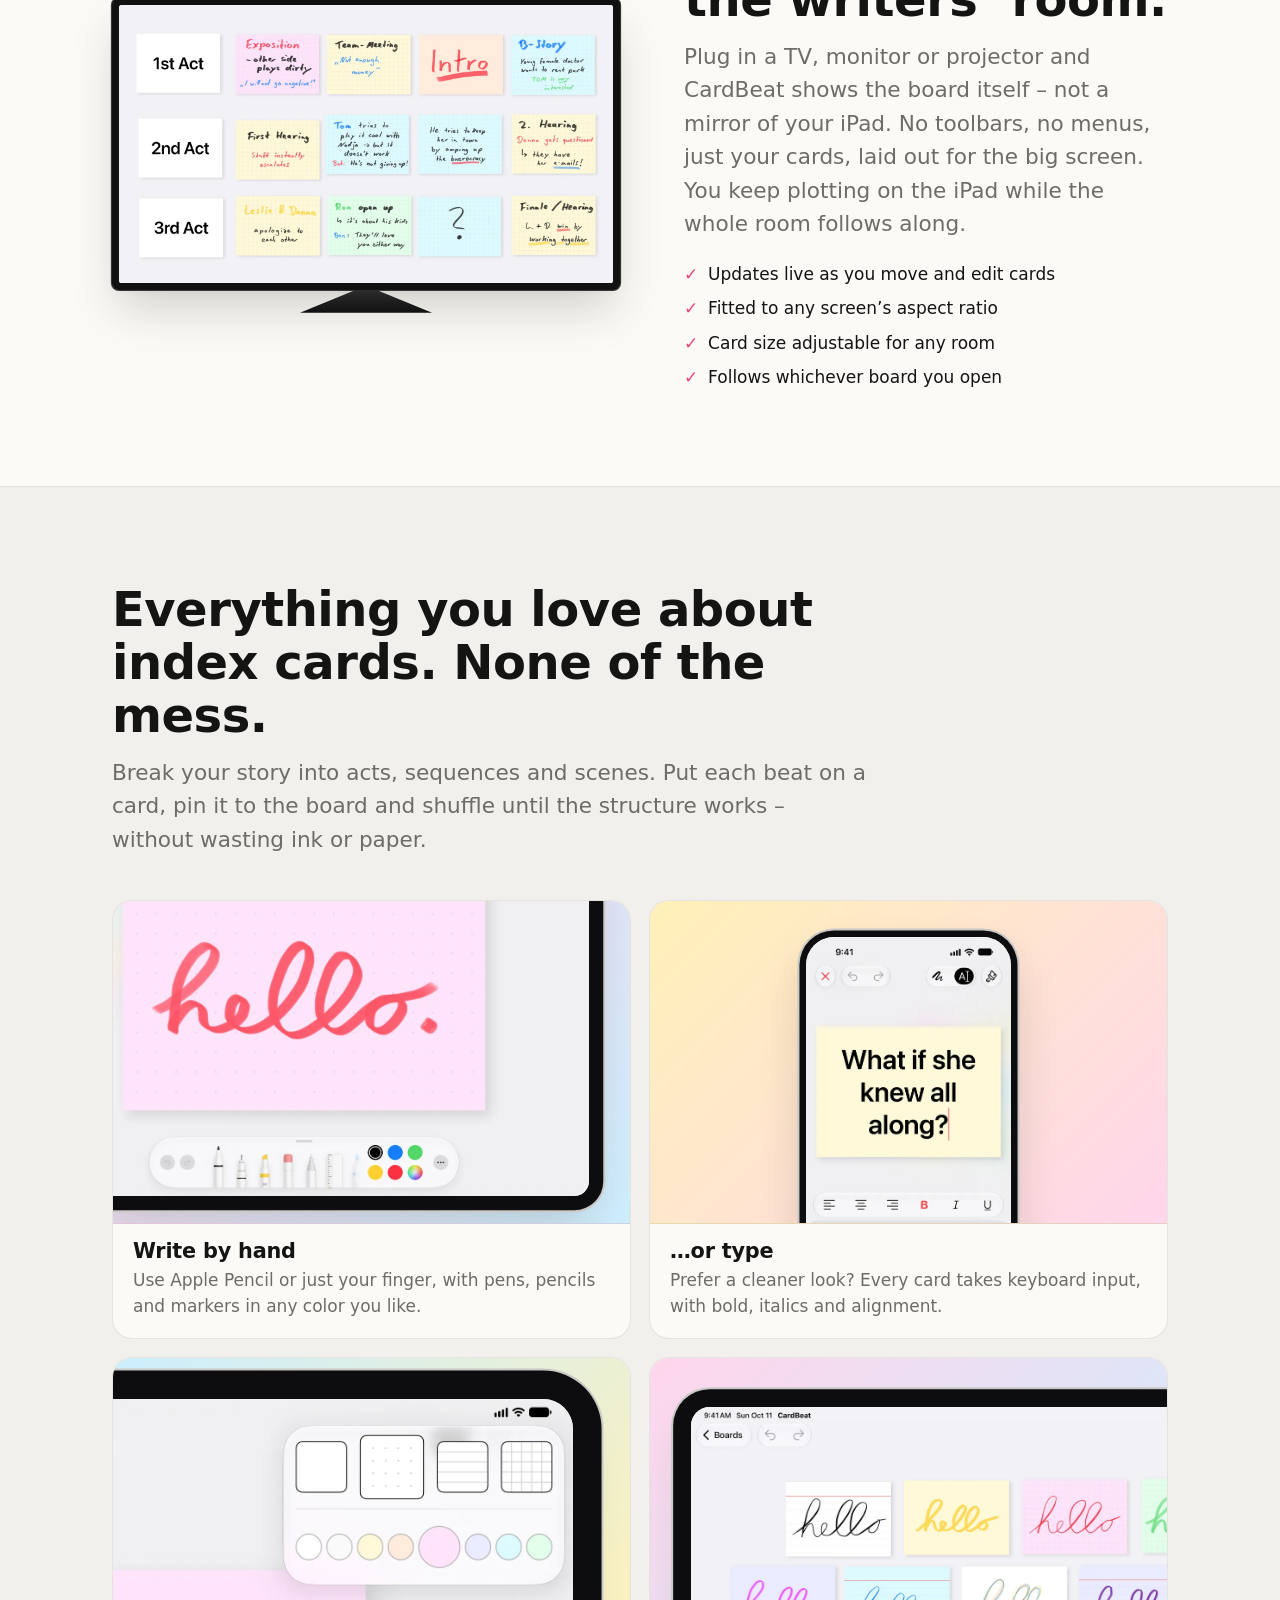
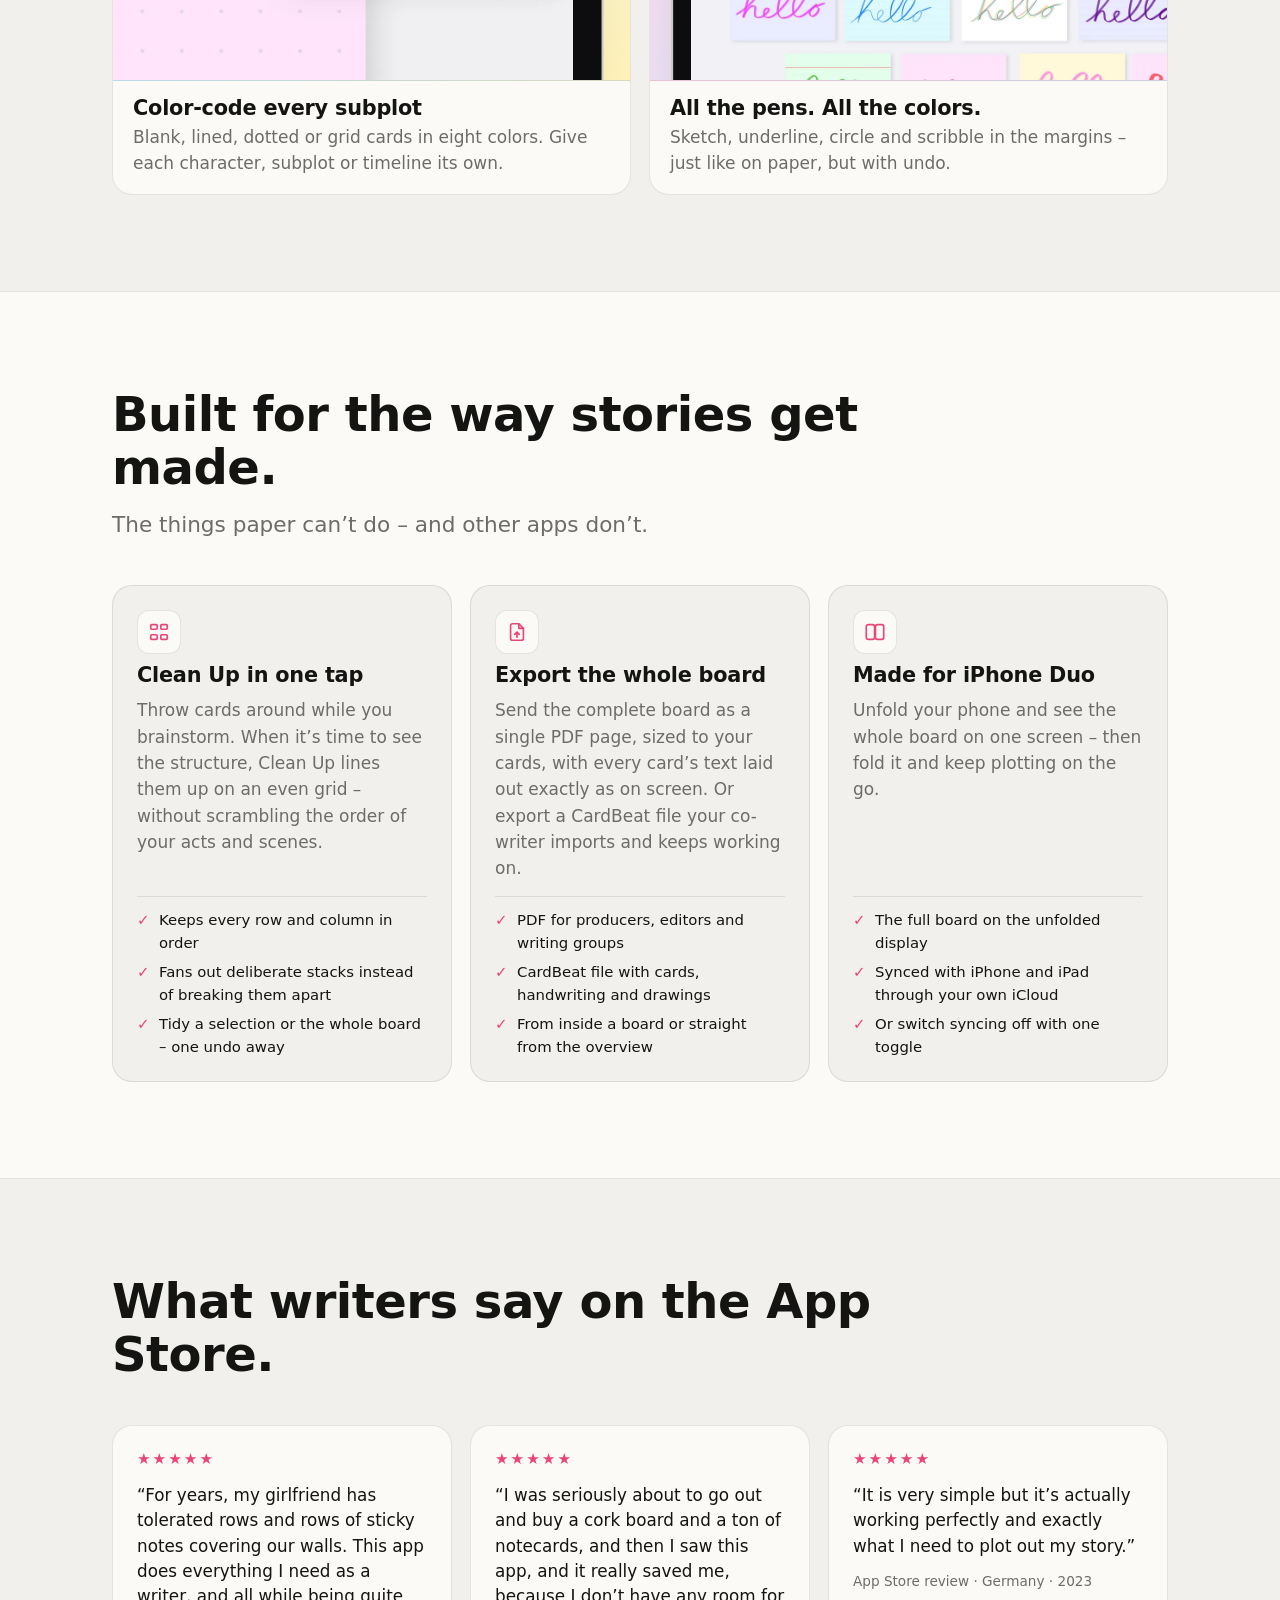
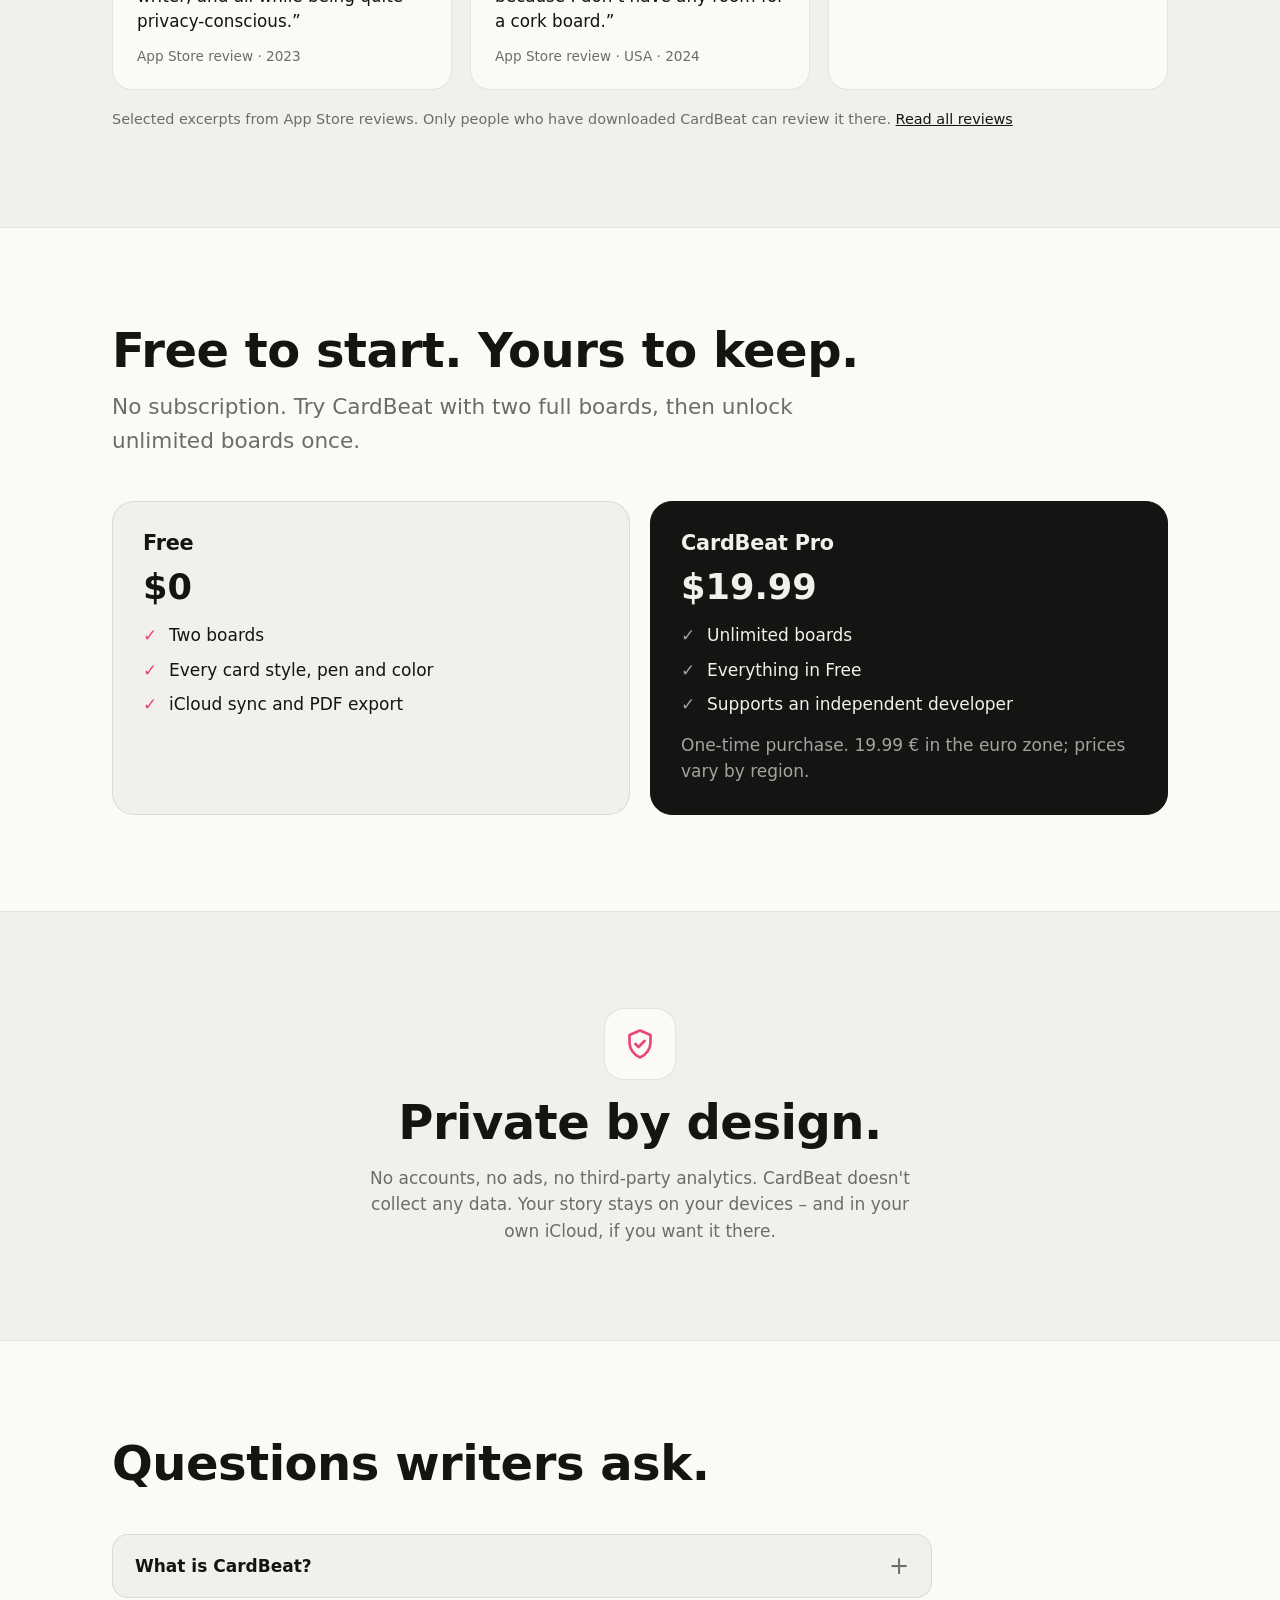
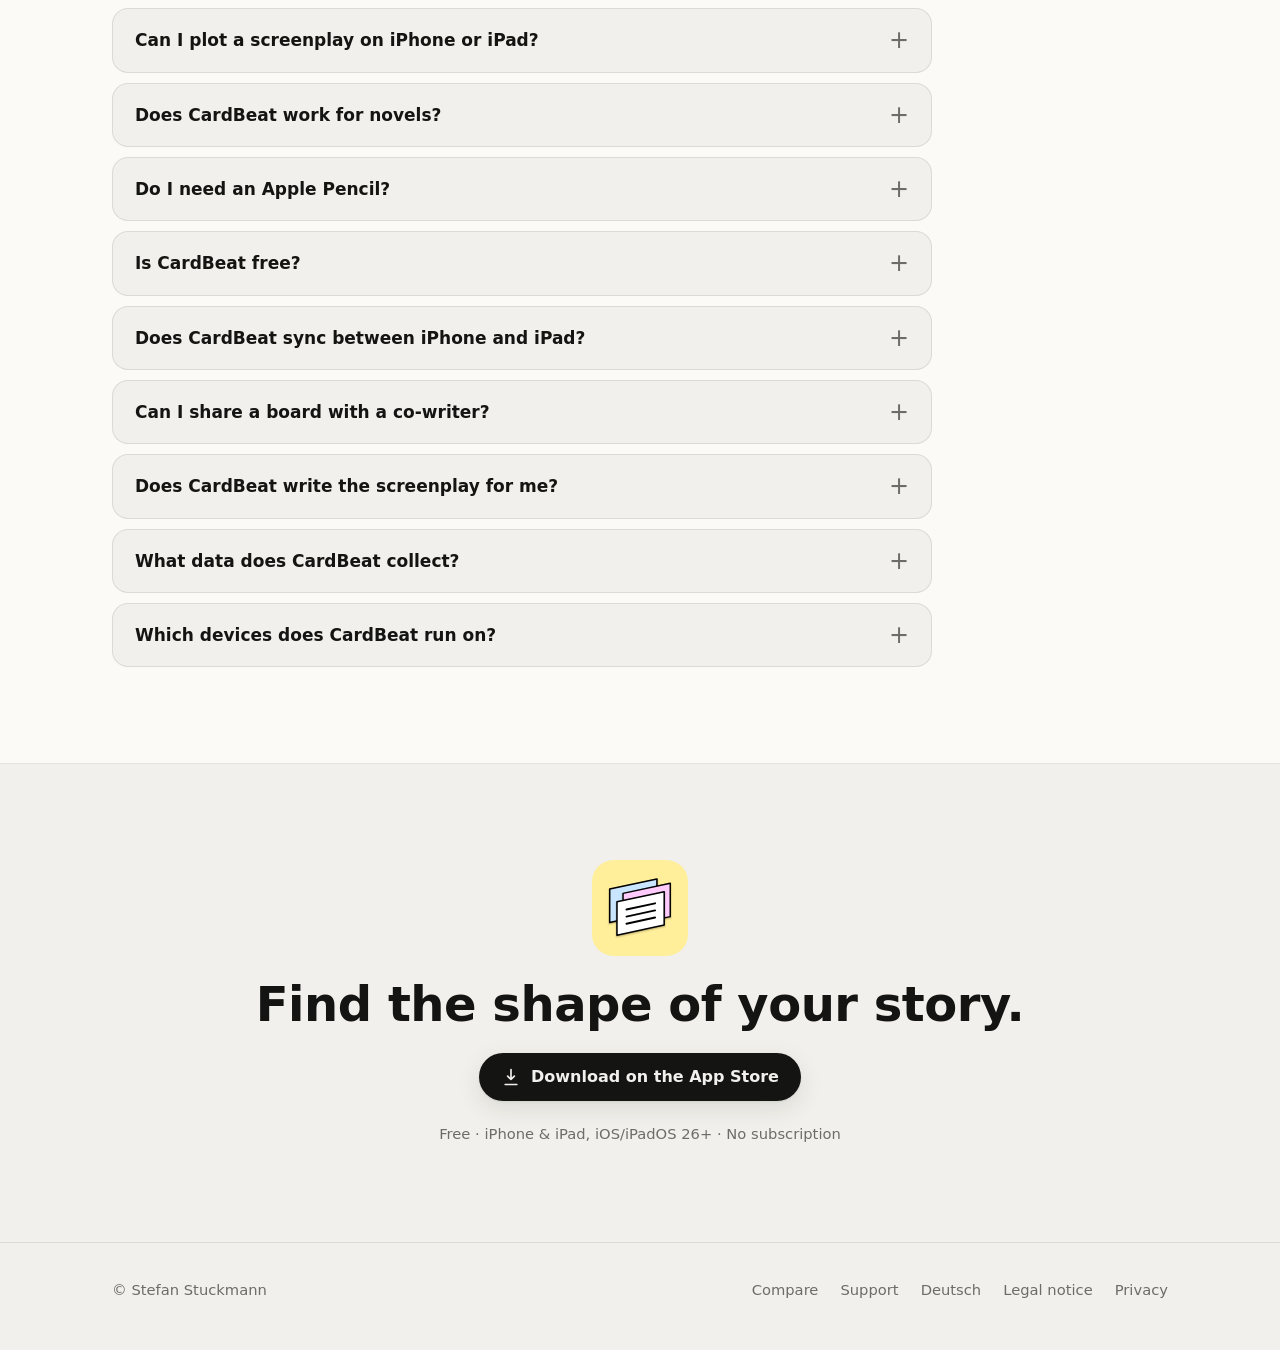
==== commit 143edb41: "Add selected App Store reviews before pricing Three verbatim excerpts from 5-star App Store reviews," ====
--- a/index.html
+++ b/index.html
@@ -167,7 +167,31 @@
   </div>
 </section>
 
-<section class="section" id="pricing">
+<section class="section" id="reviews">
+  <div class="wrap">
+    <div class="section-head"><h2>What writers say on the App Store.</h2></div>
+    <div class="quotes">
+      <figure class="quote">
+        <div class="stars" role="img" aria-label="5 out of 5 stars">★★★★★</div>
+        <blockquote><p>“For years, my girlfriend has tolerated rows and rows of sticky notes covering our walls. This app does everything I need as a writer, and all while being quite privacy-conscious.”</p></blockquote>
+        <figcaption>App Store review · 2023</figcaption>
+      </figure>
+      <figure class="quote">
+        <div class="stars" role="img" aria-label="5 out of 5 stars">★★★★★</div>
+        <blockquote><p>“I was seriously about to go out and buy a cork board and a ton of notecards, and then I saw this app, and it really saved me, because I don’t have any room for a cork board.”</p></blockquote>
+        <figcaption>App Store review · USA · 2024</figcaption>
+      </figure>
+      <figure class="quote">
+        <div class="stars" role="img" aria-label="5 out of 5 stars">★★★★★</div>
+        <blockquote><p>“It is very simple but it’s actually working perfectly and exactly what I need to plot out my story.”</p></blockquote>
+        <figcaption>App Store review · Germany · 2023</figcaption>
+      </figure>
+    </div>
+    <p class="quotes-note">Selected excerpts from App Store reviews. Only people who have downloaded CardBeat can review it there. <a href="https://apps.apple.com/app/apple-store/id1488252091?pt=119216074&amp;ct=Webseite-Bewertungen&amp;mt=8&amp;see-all=reviews">Read all reviews</a></p>
+  </div>
+</section>
+
+<section class="section alt" id="pricing">
   <div class="wrap">
     <div class="section-head">
       <h2>Free to start. Yours to keep.</h2>
@@ -189,7 +213,7 @@
   </div>
 </section>
 
-<section class="section alt">
+<section class="section">
   <div class="wrap privacy">
     <div class="badge"><svg viewBox="0 0 24 24" fill="none" stroke="currentColor" stroke-width="1.8" stroke-linecap="round" stroke-linejoin="round" aria-hidden="true"><path d="M12 3 5 6v5c0 4.4 3 8.4 7 10 4-1.6 7-5.6 7-10V6l-7-3Z"/><path d="m9 12 2 2 4-4"/></svg></div>
     <h2>Private by design.</h2>
@@ -197,7 +221,7 @@
   </div>
 </section>
 
-<section class="section" id="faq">
+<section class="section alt" id="faq">
   <div class="wrap">
     <div class="section-head"><h2>Questions writers ask.</h2></div>
     <div class="faq">
@@ -215,7 +239,7 @@
   </div>
 </section>
 
-<section class="section alt">
+<section class="section">
   <div class="wrap final">
     <img src="assets/icon.svg" alt="" width="96" height="96">
     <h2>Find the shape of your story.</h2>
--- a/assets/site.css
+++ b/assets/site.css
@@ -190,6 +190,17 @@
 .split { display: grid; gap: 40px; align-items: center; }
 @media (min-width: 860px) { .split { grid-template-columns: 1.05fr 1fr; gap: 64px; } }
 
+/* ---------- Reviews ---------- */
+.quotes { display: grid; gap: 18px; }
+@media (min-width: 900px) { .quotes { grid-template-columns: repeat(3, 1fr); } }
+.quote { margin: 0; background: var(--surface); border: 1px solid var(--line); border-radius: 20px; padding: 22px 24px; display: grid; gap: 12px; align-content: start; }
+.alt .quote { background: var(--bg); }
+.quote .stars { color: var(--accent); letter-spacing: 2px; font-size: 0.95rem; }
+.quote blockquote { margin: 0; font-size: 1.05rem; line-height: 1.5; }
+.quote figcaption { color: var(--muted); font-size: 0.85rem; }
+.quotes-note { margin-top: 18px; color: var(--muted); font-size: 0.9rem; }
+.quotes-note a { color: var(--ink); }
+
 /* ---------- Pricing ---------- */
 .plans { display: grid; gap: 20px; }
 @media (min-width: 720px) { .plans { grid-template-columns: 1fr 1fr; } }
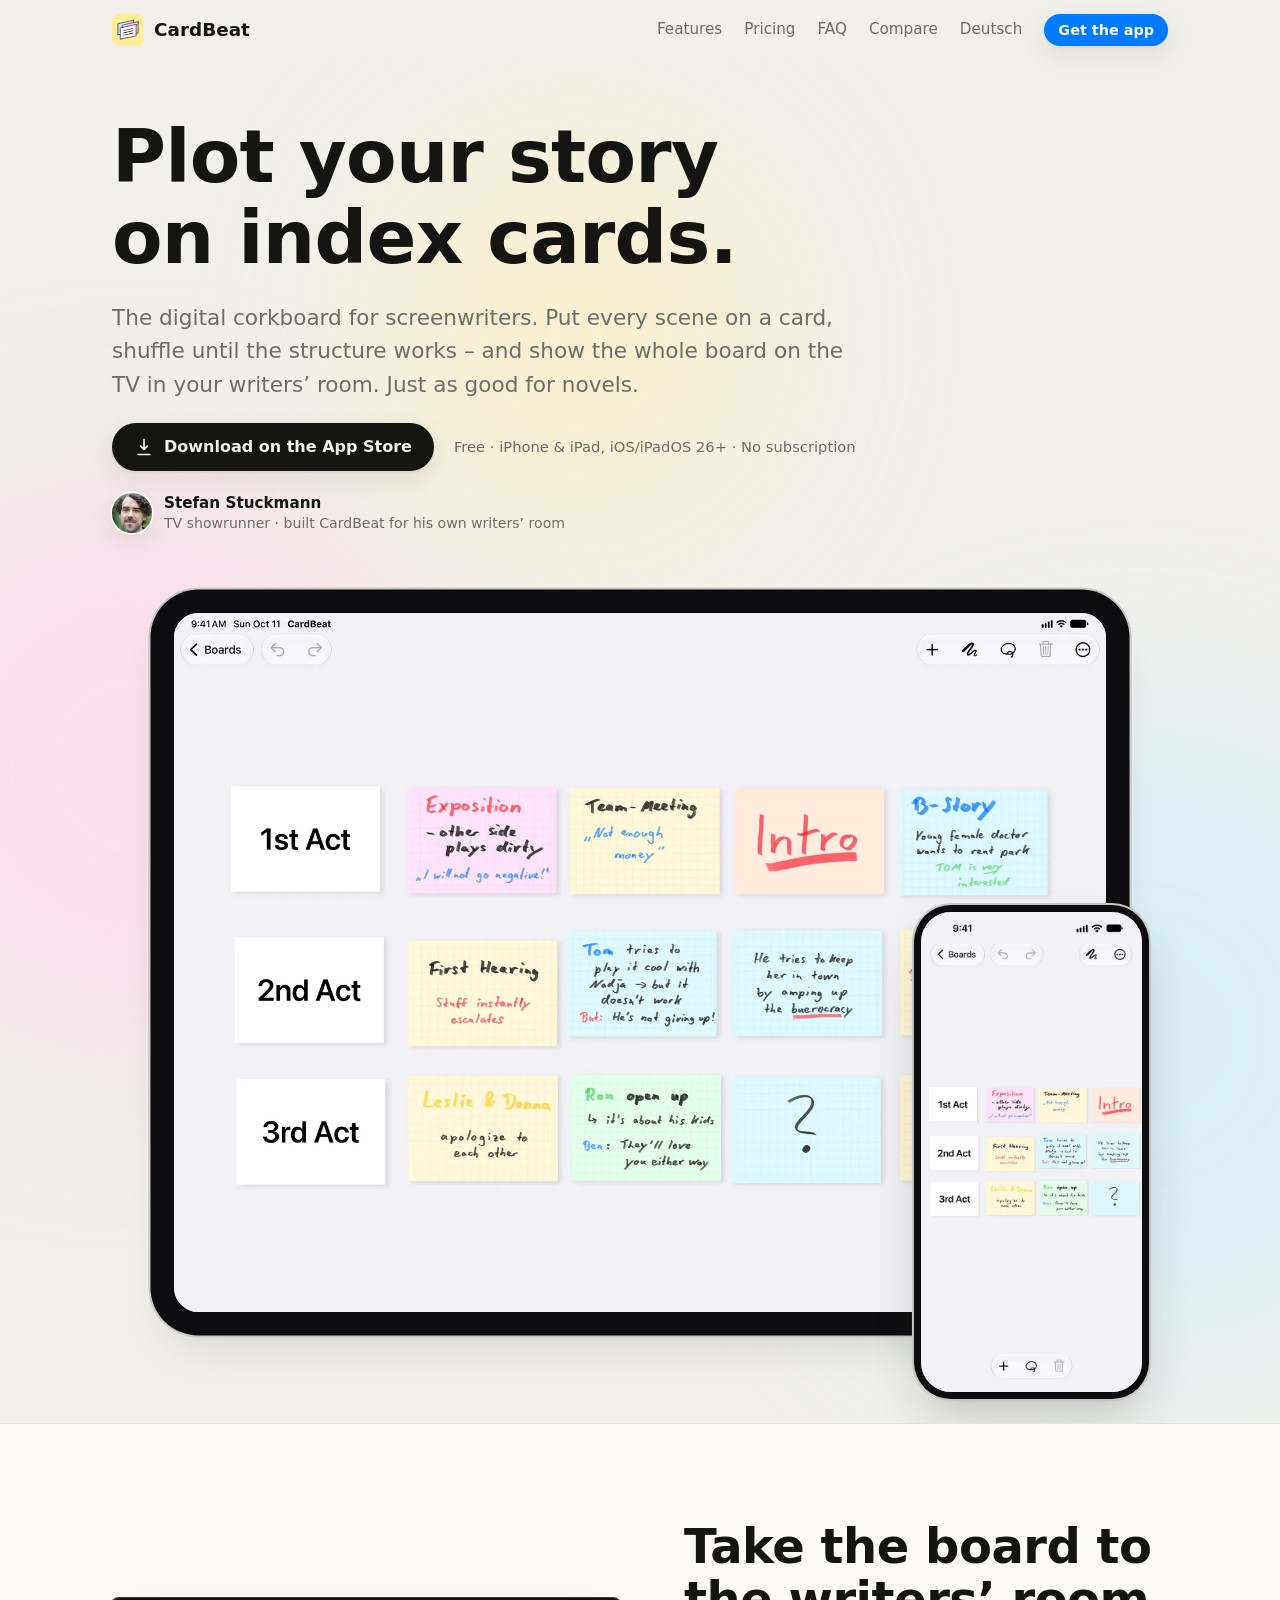
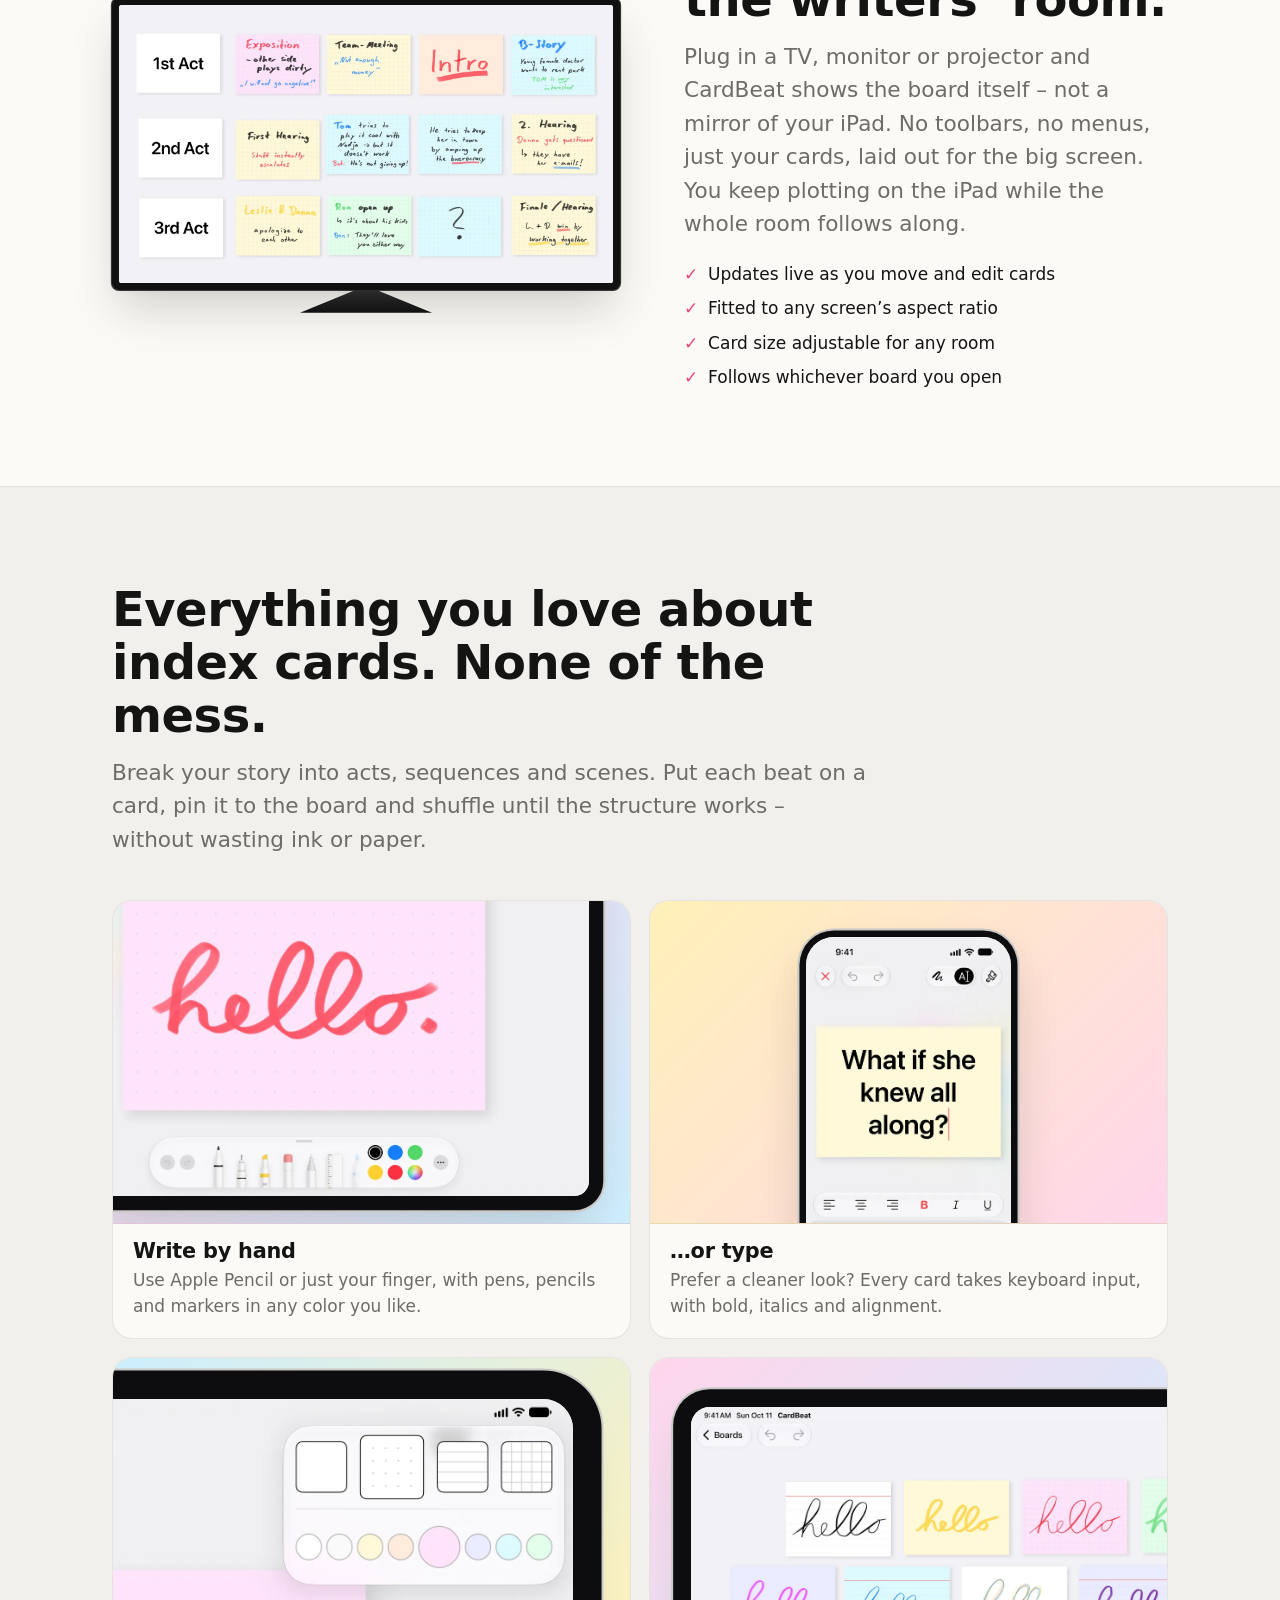
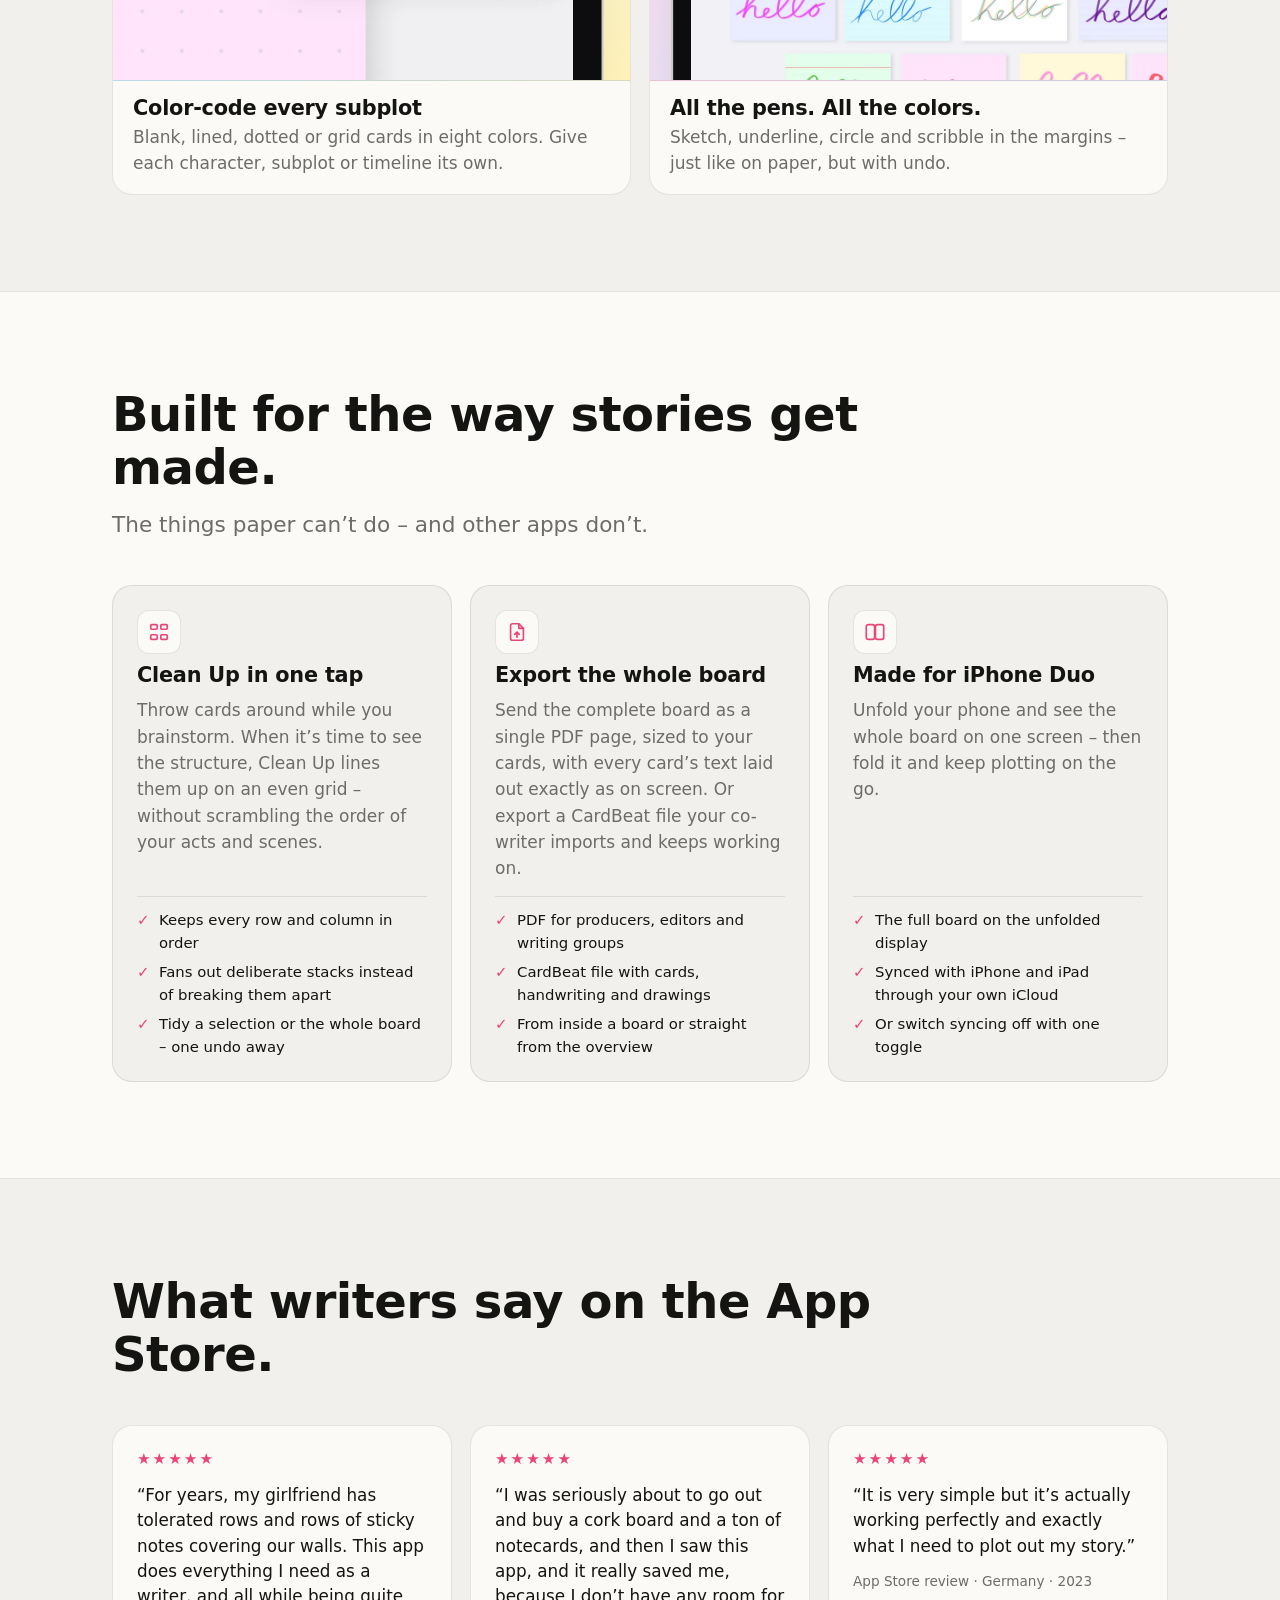
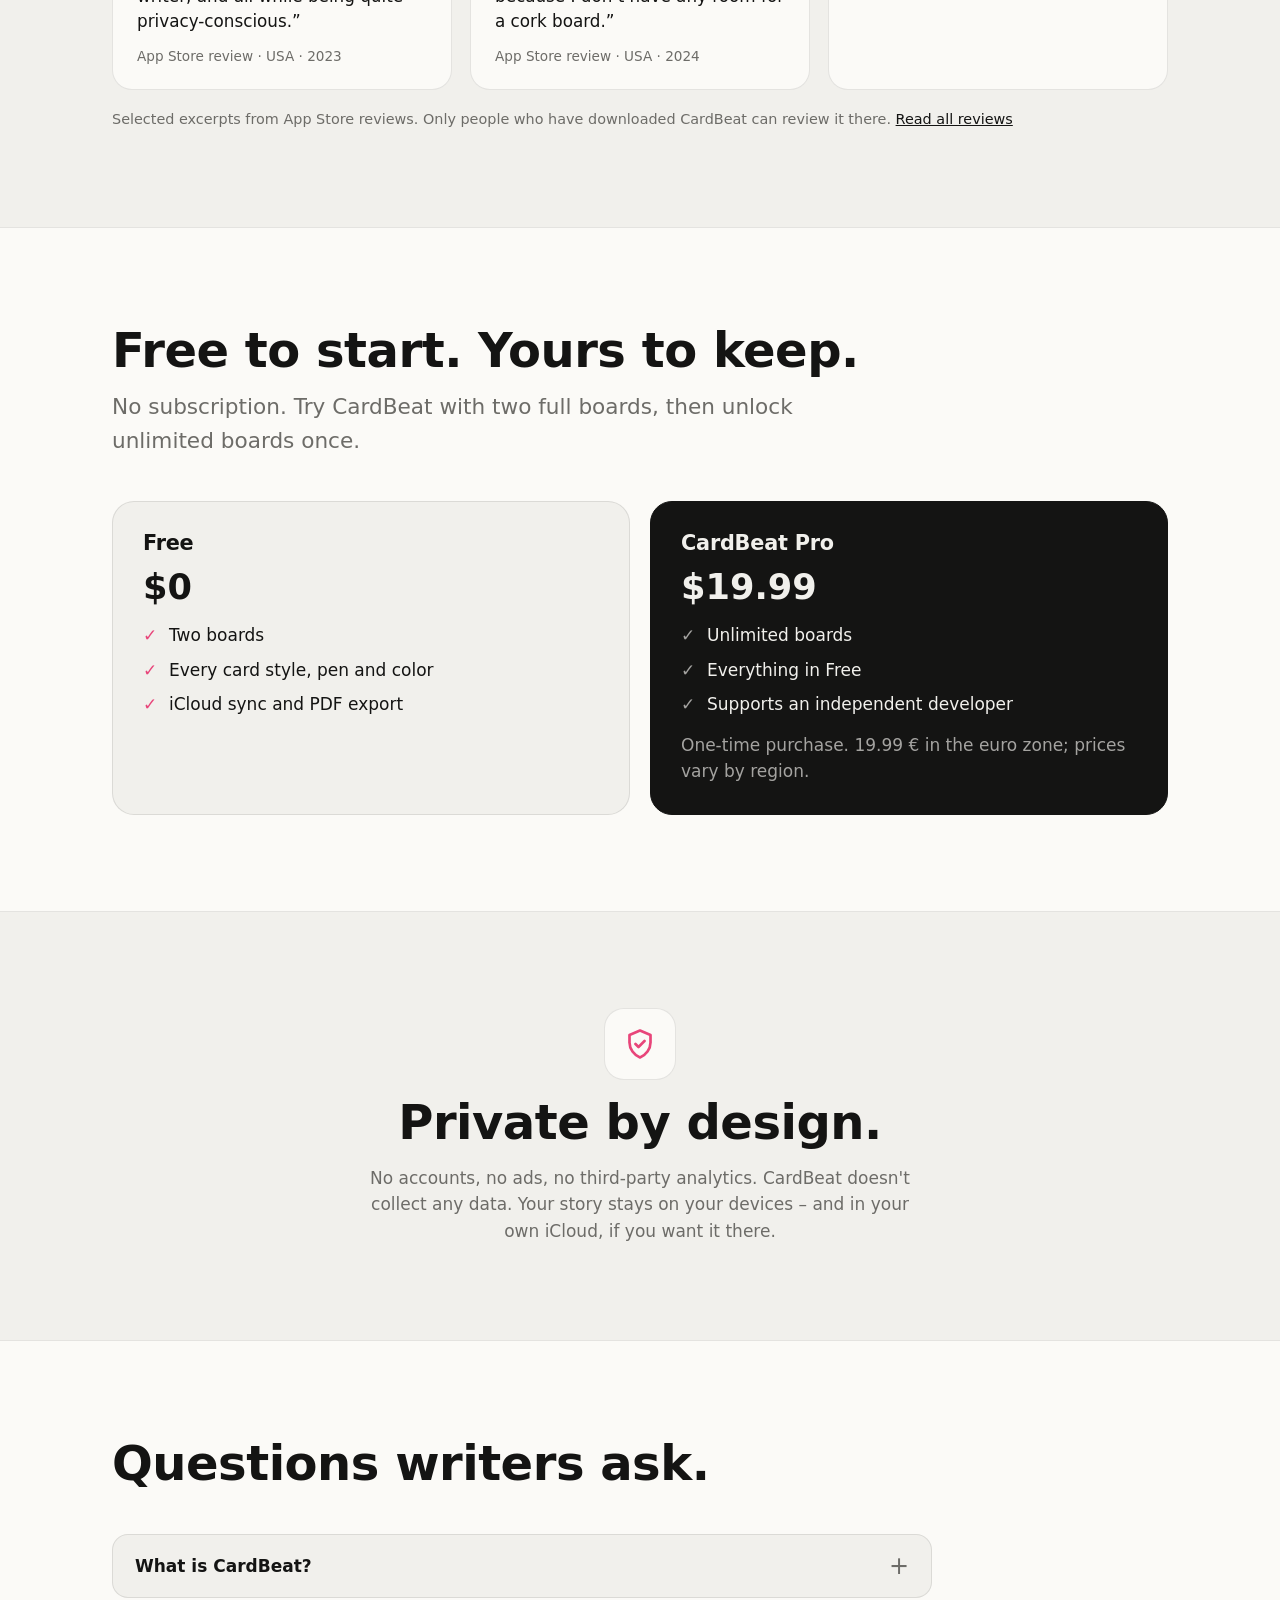
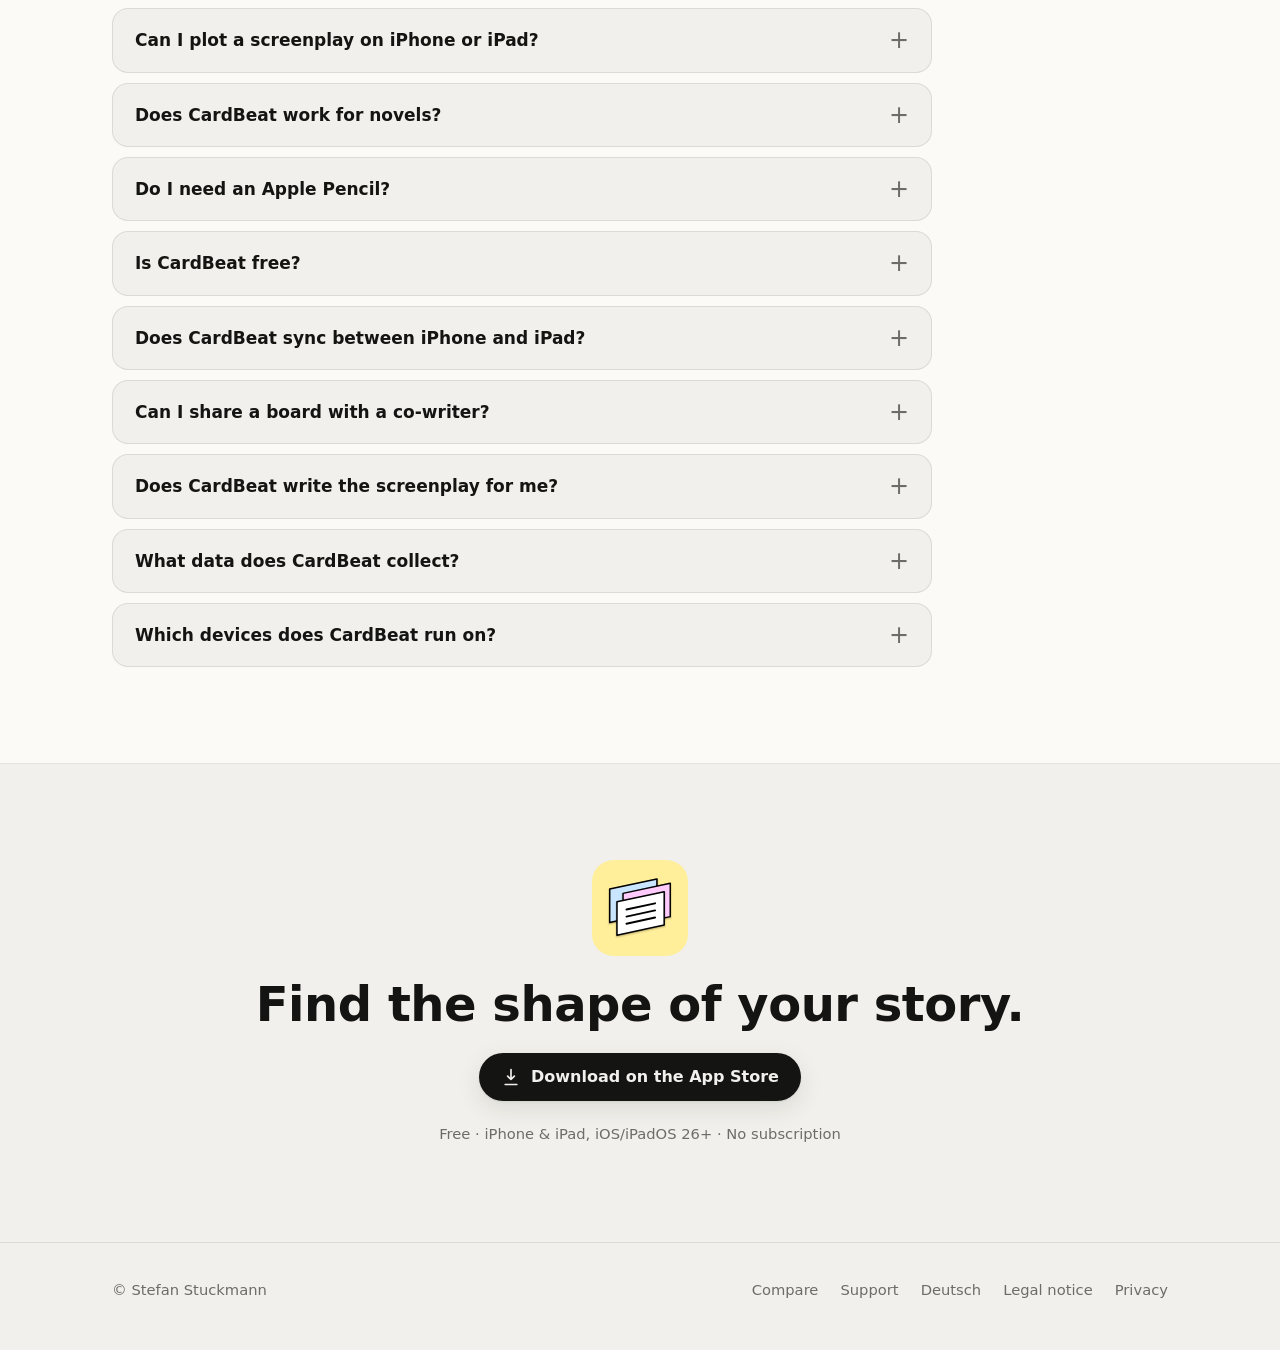
==== commit 483e1dfe: "Add the country to the first review's label Co-Authored-By: Claude Opus 5.5 <noreply@anthropic.com> " ====
--- a/index.html
+++ b/index.html
@@ -174,7 +174,7 @@
       <figure class="quote">
         <div class="stars" role="img" aria-label="5 out of 5 stars">★★★★★</div>
         <blockquote><p>“For years, my girlfriend has tolerated rows and rows of sticky notes covering our walls. This app does everything I need as a writer, and all while being quite privacy-conscious.”</p></blockquote>
-        <figcaption>App Store review · 2023</figcaption>
+        <figcaption>App Store review · USA · 2023</figcaption>
       </figure>
       <figure class="quote">
         <div class="stars" role="img" aria-label="5 out of 5 stars">★★★★★</div>
